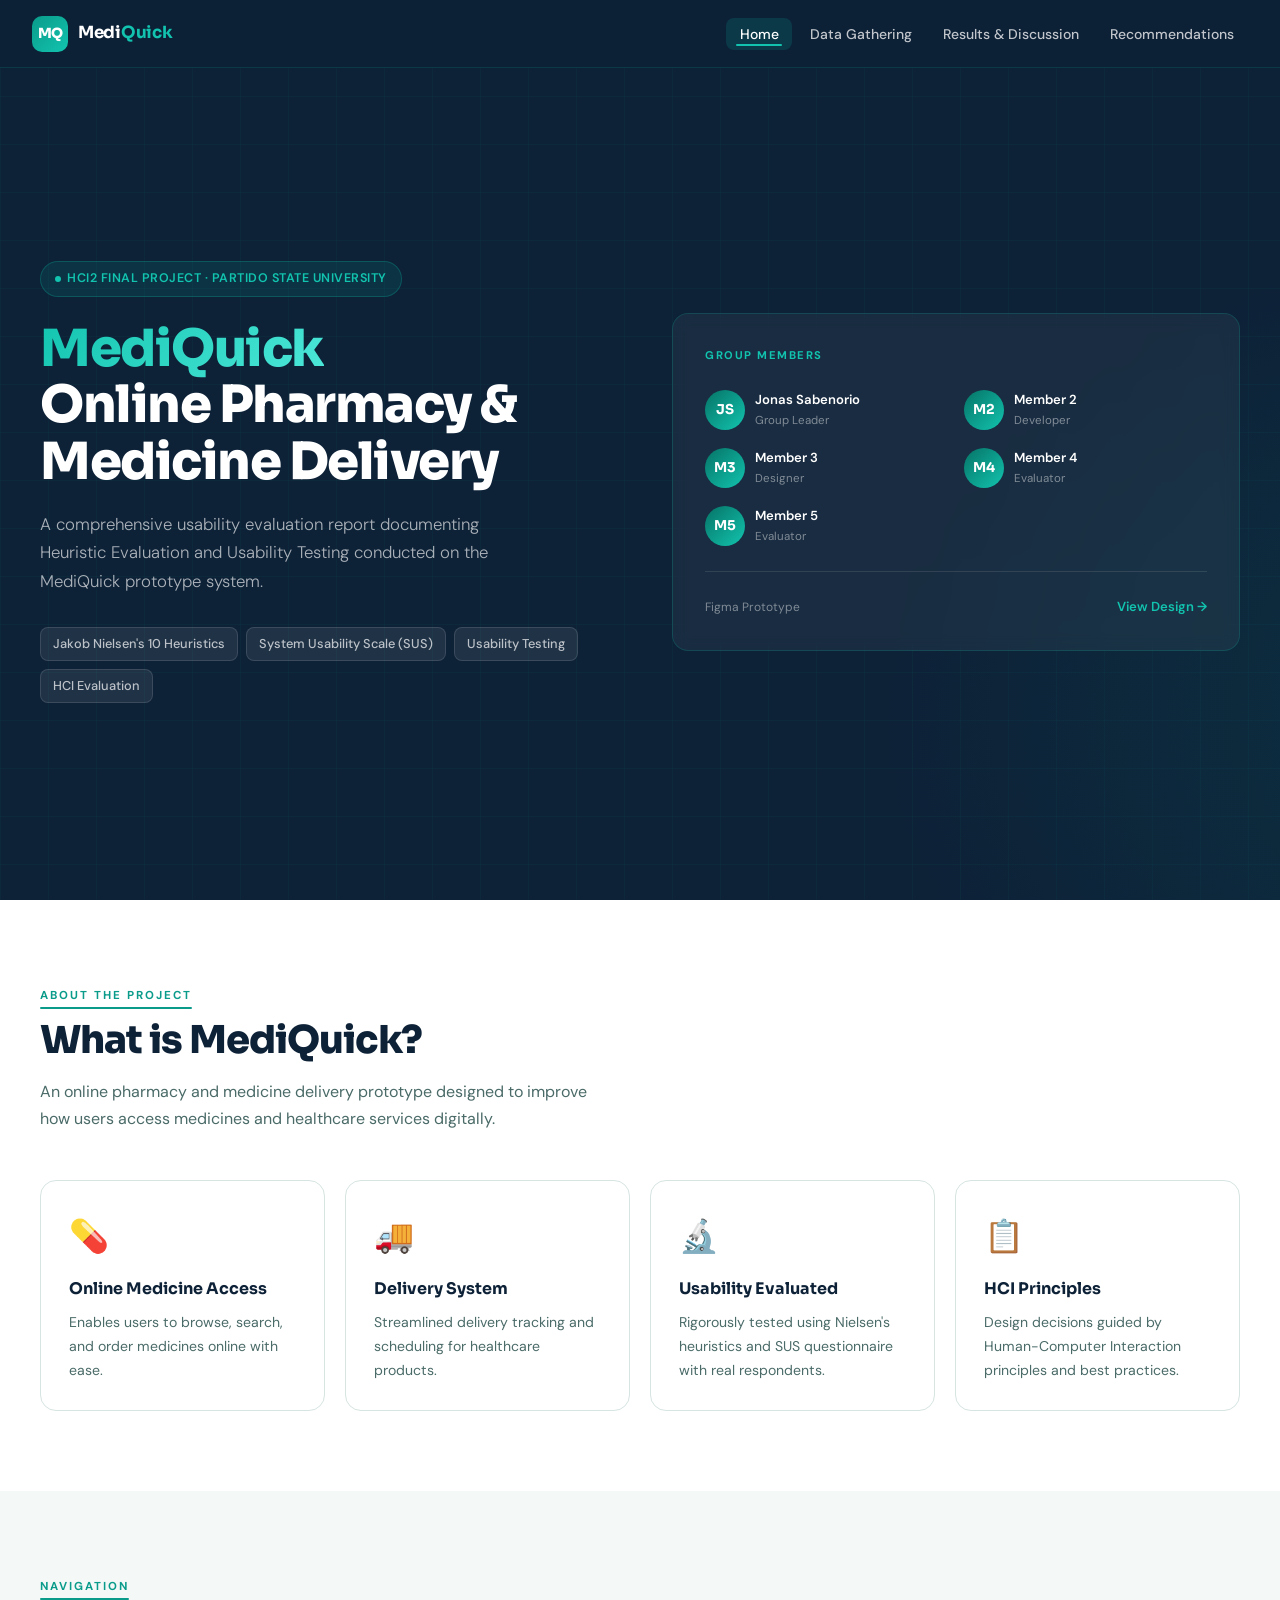
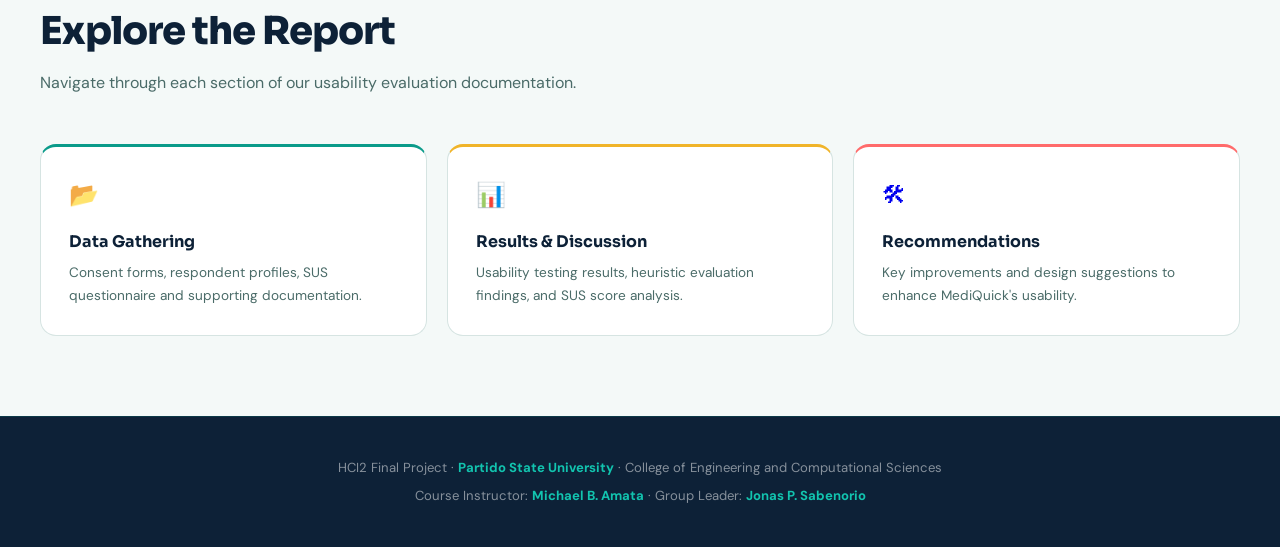
==== index.html @ 3477e6f1 "file draft" ====
<!DOCTYPE html>
<html lang="en">
<head>
  <meta charset="UTF-8" />
  <meta name="viewport" content="width=device-width, initial-scale=1.0" />
  <title>MediQuick — HCI2 Web Report</title>
  <link rel="stylesheet" href="assets/css/style.css" />
  <link rel="stylesheet" href="assets/css/animations.css" />
</head>
<body>

<!-- NAVBAR -->
<nav class="navbar">
  <a class="nav-brand" href="index.html">
    <div class="nav-logo">MQ</div>
    <span class="nav-title">Medi<span>Quick</span></span>
  </a>
  <ul class="nav-links" id="navLinks">
    <li><a href="index.html" class="active">Home</a></li>
    <li><a href="pages/data-gathering.html">Data Gathering</a></li>
    <li><a href="pages/results.html">Results & Discussion</a></li>
    <li><a href="pages/recommendations.html">Recommendations</a></li>
  </ul>
  <button class="hamburger" id="hamburger" aria-label="Toggle menu">
    <span></span><span></span><span></span>
  </button>
</nav>

<!-- HERO -->
<section class="hero">
  <div class="hero-bg"></div>
  <div class="hero-grid"></div>
  <div class="hero-container">
    <div class="hero-content">
      <div class="hero-badge">HCI2 Final Project · Partido State University</div>
      <h1>
        <span class="highlight">MediQuick</span><br>
        Online Pharmacy &<br>Medicine Delivery
      </h1>
      <p class="hero-desc">
        A comprehensive usability evaluation report documenting Heuristic Evaluation and Usability Testing conducted on the MediQuick prototype system.
      </p>
      <div class="hero-tags">
        <span class="hero-tag">Jakob Nielsen's 10 Heuristics</span>
        <span class="hero-tag">System Usability Scale (SUS)</span>
        <span class="hero-tag">Usability Testing</span>
        <span class="hero-tag">HCI Evaluation</span>
      </div>
    </div>

    <div class="hero-card">
      <div class="hero-card-label">Group Members</div>
      <div class="member-grid">
        <div class="member-item">
          <div class="member-avatar">JS</div>
          <div class="member-info">
            <div class="member-name">Jonas Sabenorio</div>
            <div class="member-role">Group Leader</div>
          </div>
        </div>
        <div class="member-item">
          <div class="member-avatar">M2</div>
          <div class="member-info">
            <div class="member-name">Member 2</div>
            <div class="member-role">Developer</div>
          </div>
        </div>
        <div class="member-item">
          <div class="member-avatar">M3</div>
          <div class="member-info">
            <div class="member-name">Member 3</div>
            <div class="member-role">Designer</div>
          </div>
        </div>
        <div class="member-item">
          <div class="member-avatar">M4</div>
          <div class="member-info">
            <div class="member-name">Member 4</div>
            <div class="member-role">Evaluator</div>
          </div>
        </div>
        <div class="member-item">
          <div class="member-avatar">M5</div>
          <div class="member-info">
            <div class="member-name">Member 5</div>
            <div class="member-role">Evaluator</div>
          </div>
        </div>
      </div>
      <div class="hero-prototype">
        <span class="proto-label">Figma Prototype</span>
        <a class="proto-link" href="https://www.figma.com/design/sEEvLfKsCr0axyzD2zNA6z/E-commers-Project-MediQuick" target="_blank">
          View Design →
        </a>
      </div>
    </div>
  </div>
</section>

<!-- ABOUT SECTION -->
<section class="section section-alt">
  <div class="container">
    <div class="section-eyebrow">About the Project</div>
    <h2 class="section-title">What is MediQuick?</h2>
    <p class="section-desc">An online pharmacy and medicine delivery prototype designed to improve how users access medicines and healthcare services digitally.</p>

    <div style="display:grid; grid-template-columns: repeat(auto-fit, minmax(240px,1fr)); gap:1.25rem;">
      <div class="card fade-up">
        <div style="font-size:2rem;margin-bottom:0.75rem;">💊</div>
        <div style="font-family:'Sora',sans-serif;font-weight:700;color:var(--navy);margin-bottom:0.5rem;">Online Medicine Access</div>
        <p style="font-size:0.88rem;color:var(--gray-600);">Enables users to browse, search, and order medicines online with ease.</p>
      </div>
      <div class="card fade-up">
        <div style="font-size:2rem;margin-bottom:0.75rem;">🚚</div>
        <div style="font-family:'Sora',sans-serif;font-weight:700;color:var(--navy);margin-bottom:0.5rem;">Delivery System</div>
        <p style="font-size:0.88rem;color:var(--gray-600);">Streamlined delivery tracking and scheduling for healthcare products.</p>
      </div>
      <div class="card fade-up">
        <div style="font-size:2rem;margin-bottom:0.75rem;">🔬</div>
        <div style="font-family:'Sora',sans-serif;font-weight:700;color:var(--navy);margin-bottom:0.5rem;">Usability Evaluated</div>
        <p style="font-size:0.88rem;color:var(--gray-600);">Rigorously tested using Nielsen's heuristics and SUS questionnaire with real respondents.</p>
      </div>
      <div class="card fade-up">
        <div style="font-size:2rem;margin-bottom:0.75rem;">📋</div>
        <div style="font-family:'Sora',sans-serif;font-weight:700;color:var(--navy);margin-bottom:0.5rem;">HCI Principles</div>
        <p style="font-size:0.88rem;color:var(--gray-600);">Design decisions guided by Human-Computer Interaction principles and best practices.</p>
      </div>
    </div>
  </div>
</section>

<!-- QUICK LINKS -->
<section class="section">
  <div class="container">
    <div class="section-eyebrow">Navigation</div>
    <h2 class="section-title">Explore the Report</h2>
    <p class="section-desc">Navigate through each section of our usability evaluation documentation.</p>
    <div style="display:grid; grid-template-columns: repeat(auto-fit, minmax(260px,1fr)); gap:1.25rem;">
      <a href="pages/data-gathering.html" style="text-decoration:none;" class="fade-up">
        <div class="card" style="cursor:pointer;border-top:3px solid var(--teal);">
          <div style="font-size:1.5rem;margin-bottom:0.75rem;">📂</div>
          <div style="font-family:'Sora',sans-serif;font-weight:700;color:var(--navy);margin-bottom:0.35rem;">Data Gathering</div>
          <p style="font-size:0.85rem;color:var(--gray-600);">Consent forms, respondent profiles, SUS questionnaire and supporting documentation.</p>
        </div>
      </a>
      <a href="pages/results.html" style="text-decoration:none;" class="fade-up">
        <div class="card" style="cursor:pointer;border-top:3px solid var(--accent-gold);">
          <div style="font-size:1.5rem;margin-bottom:0.75rem;">📊</div>
          <div style="font-family:'Sora',sans-serif;font-weight:700;color:var(--navy);margin-bottom:0.35rem;">Results & Discussion</div>
          <p style="font-size:0.85rem;color:var(--gray-600);">Usability testing results, heuristic evaluation findings, and SUS score analysis.</p>
        </div>
      </a>
      <a href="pages/recommendations.html" style="text-decoration:none;" class="fade-up">
        <div class="card" style="cursor:pointer;border-top:3px solid var(--accent);">
          <div style="font-size:1.5rem;margin-bottom:0.75rem;">🛠</div>
          <div style="font-family:'Sora',sans-serif;font-weight:700;color:var(--navy);margin-bottom:0.35rem;">Recommendations</div>
          <p style="font-size:0.85rem;color:var(--gray-600);">Key improvements and design suggestions to enhance MediQuick's usability.</p>
        </div>
      </a>
    </div>
  </div>
</section>

<!-- FOOTER -->
<footer>
  <p>HCI2 Final Project · <strong>Partido State University</strong> · College of Engineering and Computational Sciences</p>
  <p style="margin-top:0.35rem;">Course Instructor: <strong>Michael B. Amata</strong> · Group Leader: <strong>Jonas P. Sabenorio</strong></p>
</footer>

<script src="assets/js/main.js"></script>
<script src="assets/js/animations.js"></script>
</body>
</html>
---- assets/css/style.css ----
@import url('https://fonts.googleapis.com/css2?family=Sora:wght@300;400;500;600;700;800&family=DM+Sans:ital,wght@0,300;0,400;0,500;1,300&display=swap');

:root {
  --teal: #0A9B8A;
  --teal-light: #12C4AF;
  --teal-dark: #067366;
  --navy: #0D2137;
  --navy-mid: #122840;
  --cream: #F4F9F8;
  --white: #FFFFFF;
  --gray-100: #EEF4F3;
  --gray-200: #D6E4E2;
  --gray-400: #8FADA9;
  --gray-600: #4A6B68;
  --gray-800: #243D3B;
  --accent: #FF6B6B;
  --accent-gold: #F0B429;
  --radius: 16px;
  --radius-sm: 8px;
  --shadow: 0 4px 24px rgba(10, 155, 138, 0.12);
  --shadow-lg: 0 12px 48px rgba(10, 155, 138, 0.18);
  --transition: all 0.3s cubic-bezier(0.4, 0, 0.2, 1);
}

*, *::before, *::after { box-sizing: border-box; margin: 0; padding: 0; }

html { scroll-behavior: smooth; }

body {
  font-family: 'DM Sans', sans-serif;
  background: var(--cream);
  color: var(--gray-800);
  line-height: 1.7;
  font-size: 16px;
  overflow-x: hidden;
}

/* ── NAVBAR ── */
.navbar {
  position: fixed;
  top: 0; left: 0; right: 0;
  z-index: 1000;
  background: rgba(13, 33, 55, 0.96);
  backdrop-filter: blur(12px);
  -webkit-backdrop-filter: blur(12px);
  border-bottom: 1px solid rgba(10, 155, 138, 0.2);
  padding: 0 2rem;
  height: 68px;
  display: flex;
  align-items: center;
  justify-content: space-between;
}

.nav-brand {
  display: flex;
  align-items: center;
  gap: 10px;
  text-decoration: none;
}

.nav-logo {
  width: 36px; height: 36px;
  background: linear-gradient(135deg, var(--teal), var(--teal-light));
  border-radius: 10px;
  display: flex;
  align-items: center;
  justify-content: center;
  font-family: 'Sora', sans-serif;
  font-weight: 800;
  font-size: 14px;
  color: white;
  letter-spacing: -0.5px;
}

.nav-title {
  font-family: 'Sora', sans-serif;
  font-weight: 700;
  font-size: 1.05rem;
  color: white;
  letter-spacing: -0.3px;
}

.nav-title span { color: var(--teal-light); }

.nav-links {
  display: flex;
  align-items: center;
  gap: 0.25rem;
  list-style: none;
}

.nav-links a {
  color: rgba(255,255,255,0.75);
  text-decoration: none;
  font-size: 0.875rem;
  font-weight: 500;
  padding: 0.45rem 0.85rem;
  border-radius: var(--radius-sm);
  transition: var(--transition);
  white-space: nowrap;
}

.nav-links a:hover,
.nav-links a.active {
  color: white;
  background: rgba(10, 155, 138, 0.2);
}

.hamburger {
  display: none;
  flex-direction: column;
  gap: 5px;
  cursor: pointer;
  background: none;
  border: none;
  padding: 4px;
}

.hamburger span {
  display: block;
  width: 24px;
  height: 2px;
  background: white;
  border-radius: 2px;
  transition: var(--transition);
}

/* ── HERO ── */
.hero {
  min-height: 100vh;
  background: var(--navy);
  position: relative;
  display: flex;
  align-items: center;
  overflow: hidden;
  padding: 8rem 2rem 4rem;
}

.hero-bg {
  position: absolute;
  inset: 0;
  background:
    radial-gradient(ellipse 60% 50% at 70% 40%, rgba(10,155,138,0.18) 0%, transparent 60%),
    radial-gradient(ellipse 40% 40% at 20% 80%, rgba(18,196,175,0.1) 0%, transparent 50%);
}

.hero-grid {
  position: absolute;
  inset: 0;
  background-image:
    linear-gradient(rgba(10,155,138,0.06) 1px, transparent 1px),
    linear-gradient(90deg, rgba(10,155,138,0.06) 1px, transparent 1px);
  background-size: 48px 48px;
}

.hero-container {
  position: relative;
  max-width: 1200px;
  margin: 0 auto;
  width: 100%;
  display: grid;
  grid-template-columns: 1fr 1fr;
  gap: 4rem;
  align-items: center;
}

.hero-badge {
  display: inline-flex;
  align-items: center;
  gap: 6px;
  background: rgba(10,155,138,0.15);
  border: 1px solid rgba(10,155,138,0.35);
  border-radius: 999px;
  padding: 6px 14px;
  font-size: 0.78rem;
  font-weight: 600;
  color: var(--teal-light);
  letter-spacing: 0.5px;
  text-transform: uppercase;
  margin-bottom: 1.5rem;
}

.hero-badge::before {
  content: '';
  width: 6px; height: 6px;
  background: var(--teal-light);
  border-radius: 50%;
  animation: blink 2s ease-in-out infinite;
}

@keyframes blink {
  0%, 100% { opacity: 1; }
  50% { opacity: 0.3; }
}

.hero h1 {
  font-family: 'Sora', sans-serif;
  font-size: clamp(2.2rem, 4vw, 3.4rem);
  font-weight: 800;
  color: white;
  line-height: 1.1;
  letter-spacing: -1.5px;
  margin-bottom: 1.25rem;
}

.hero h1 .highlight {
  background: linear-gradient(135deg, var(--teal-light), #4DE8D9);
  -webkit-background-clip: text;
  -webkit-text-fill-color: transparent;
  background-clip: text;
}

.hero-desc {
  color: rgba(255,255,255,0.65);
  font-size: 1.05rem;
  max-width: 480px;
  margin-bottom: 2rem;
  font-weight: 300;
}

.hero-tags {
  display: flex;
  flex-wrap: wrap;
  gap: 0.5rem;
}

.hero-tag {
  background: rgba(255,255,255,0.08);
  border: 1px solid rgba(255,255,255,0.12);
  border-radius: var(--radius-sm);
  padding: 5px 12px;
  font-size: 0.8rem;
  color: rgba(255,255,255,0.7);
  font-weight: 500;
}

.hero-card {
  background: rgba(255,255,255,0.05);
  border: 1px solid rgba(10,155,138,0.25);
  border-radius: var(--radius);
  padding: 2rem;
  backdrop-filter: blur(8px);
}

.hero-card-label {
  font-size: 0.7rem;
  text-transform: uppercase;
  letter-spacing: 1.5px;
  color: var(--teal-light);
  font-weight: 700;
  margin-bottom: 1.5rem;
}

.member-grid {
  display: grid;
  grid-template-columns: 1fr 1fr;
  gap: 1rem;
}

.member-item {
  display: flex;
  align-items: center;
  gap: 10px;
}

.member-avatar {
  width: 40px; height: 40px;
  border-radius: 50%;
  background: linear-gradient(135deg, var(--teal-dark), var(--teal-light));
  display: flex;
  align-items: center;
  justify-content: center;
  font-family: 'Sora', sans-serif;
  font-weight: 700;
  font-size: 0.85rem;
  color: white;
  flex-shrink: 0;
}

.member-info { flex: 1; min-width: 0; }

.member-name {
  font-size: 0.82rem;
  font-weight: 600;
  color: white;
  white-space: nowrap;
  overflow: hidden;
  text-overflow: ellipsis;
}

.member-role {
  font-size: 0.72rem;
  color: rgba(255,255,255,0.45);
}

.hero-prototype {
  margin-top: 1.5rem;
  padding-top: 1.5rem;
  border-top: 1px solid rgba(255,255,255,0.1);
  display: flex;
  align-items: center;
  justify-content: space-between;
}

.proto-label {
  font-size: 0.75rem;
  color: rgba(255,255,255,0.45);
}

.proto-link {
  display: flex;
  align-items: center;
  gap: 5px;
  color: var(--teal-light);
  font-size: 0.82rem;
  font-weight: 600;
  text-decoration: none;
  transition: var(--transition);
}

.proto-link:hover { opacity: 0.8; }

/* ── SECTIONS ── */
.section {
  padding: 5rem 2rem;
}

.section-alt {
  background: white;
}

.container {
  max-width: 1200px;
  margin: 0 auto;
}

.section-eyebrow {
  font-size: 0.72rem;
  text-transform: uppercase;
  letter-spacing: 2px;
  font-weight: 700;
  color: var(--teal);
  margin-bottom: 0.75rem;
}

.section-title {
  font-family: 'Sora', sans-serif;
  font-size: clamp(1.8rem, 3vw, 2.6rem);
  font-weight: 800;
  color: var(--navy);
  letter-spacing: -1px;
  line-height: 1.15;
  margin-bottom: 1rem;
}

.section-desc {
  color: var(--gray-600);
  max-width: 560px;
  margin-bottom: 3rem;
  font-size: 1rem;
}

/* ── CARDS ── */
.card {
  background: white;
  border: 1px solid var(--gray-200);
  border-radius: var(--radius);
  padding: 1.75rem;
  transition: var(--transition);
}

.card:hover {
  box-shadow: var(--shadow);
  border-color: rgba(10,155,138,0.2);
  transform: translateY(-2px);
}

.card-dark {
  background: var(--navy);
  border-color: rgba(10,155,138,0.2);
  color: white;
}

/* ── DATA GATHERING PAGE ── */
.tab-nav {
  display: flex;
  gap: 0.5rem;
  margin-bottom: 2.5rem;
  border-bottom: 2px solid var(--gray-200);
  overflow-x: auto;
  padding-bottom: 0;
}

.tab-btn {
  padding: 0.75rem 1.25rem;
  border: none;
  background: none;
  font-family: 'DM Sans', sans-serif;
  font-size: 0.9rem;
  font-weight: 600;
  color: var(--gray-400);
  cursor: pointer;
  border-bottom: 2px solid transparent;
  margin-bottom: -2px;
  transition: var(--transition);
  white-space: nowrap;
}

.tab-btn.active {
  color: var(--teal);
  border-bottom-color: var(--teal);
}

.tab-panel { display: none; }
.tab-panel.active { display: block; }

/* consent form styles */
.consent-box {
  background: var(--navy);
  border-radius: var(--radius);
  padding: 2.5rem;
  color: white;
  position: relative;
  overflow: hidden;
}

.consent-box::before {
  content: '';
  position: absolute;
  top: 0; right: 0;
  width: 200px; height: 200px;
  background: radial-gradient(circle, rgba(10,155,138,0.2), transparent 70%);
}

.consent-header {
  display: flex;
  align-items: flex-start;
  gap: 1rem;
  margin-bottom: 2rem;
}

.consent-icon {
  width: 48px; height: 48px;
  background: rgba(10,155,138,0.2);
  border: 1px solid rgba(10,155,138,0.4);
  border-radius: var(--radius-sm);
  display: flex;
  align-items: center;
  justify-content: center;
  font-size: 1.5rem;
  flex-shrink: 0;
}

.consent-title {
  font-family: 'Sora', sans-serif;
  font-size: 1.3rem;
  font-weight: 700;
  margin-bottom: 0.25rem;
}

.consent-subtitle {
  font-size: 0.85rem;
  color: rgba(255,255,255,0.5);
}

.consent-section {
  margin-bottom: 1.25rem;
}

.consent-section-title {
  font-weight: 700;
  font-size: 0.8rem;
  text-transform: uppercase;
  letter-spacing: 1px;
  color: var(--teal-light);
  margin-bottom: 0.5rem;
}

.consent-section p {
  font-size: 0.9rem;
  color: rgba(255,255,255,0.75);
  line-height: 1.7;
}

.consent-fields {
  display: grid;
  grid-template-columns: 1fr 1fr;
  gap: 1rem;
  margin-top: 1.5rem;
  padding-top: 1.5rem;
  border-top: 1px solid rgba(255,255,255,0.1);
}

.consent-field label {
  display: block;
  font-size: 0.78rem;
  font-weight: 600;
  color: rgba(255,255,255,0.5);
  margin-bottom: 0.4rem;
  text-transform: uppercase;
  letter-spacing: 0.5px;
}

.consent-field .field-line {
  height: 1px;
  background: rgba(255,255,255,0.25);
  width: 100%;
}

/* SUS questionnaire */
.sus-table {
  width: 100%;
  border-collapse: collapse;
  margin-top: 1.5rem;
  font-size: 0.9rem;
}

.sus-table thead tr {
  background: var(--navy);
  color: white;
}

.sus-table th {
  padding: 0.9rem 1rem;
  font-family: 'Sora', sans-serif;
  font-size: 0.78rem;
  font-weight: 700;
  text-align: center;
}

.sus-table th:first-child { text-align: left; }

.sus-table td {
  padding: 0.9rem 1rem;
  border-bottom: 1px solid var(--gray-100);
  vertical-align: middle;
  text-align: center;
}

.sus-table td:first-child {
  text-align: left;
  color: var(--gray-800);
  font-weight: 500;
  width: 50%;
}

.sus-table tr:hover td { background: var(--gray-100); }

.radio-circle {
  width: 18px; height: 18px;
  border: 2px solid var(--gray-200);
  border-radius: 50%;
  margin: 0 auto;
}

/* respondent profile */
.profile-grid {
  display: grid;
  grid-template-columns: repeat(auto-fit, minmax(180px, 1fr));
  gap: 1.25rem;
}

.profile-stat {
  background: var(--gray-100);
  border-radius: var(--radius-sm);
  padding: 1.5rem;
  text-align: center;
}

.profile-stat-num {
  font-family: 'Sora', sans-serif;
  font-size: 2.2rem;
  font-weight: 800;
  color: var(--teal);
  line-height: 1;
  margin-bottom: 0.4rem;
}

.profile-stat-label {
  font-size: 0.82rem;
  color: var(--gray-600);
  font-weight: 500;
}

/* ── RESULTS / HEURISTICS ── */
.heuristic-grid {
  display: grid;
  grid-template-columns: repeat(auto-fit, minmax(300px, 1fr));
  gap: 1.25rem;
}

.heuristic-card {
  background: white;
  border: 1px solid var(--gray-200);
  border-radius: var(--radius);
  padding: 1.5rem;
  position: relative;
  overflow: hidden;
  transition: var(--transition);
}

.heuristic-card:hover {
  border-color: var(--teal);
  box-shadow: var(--shadow);
  transform: translateY(-2px);
}

.heuristic-num {
  font-family: 'Sora', sans-serif;
  font-size: 3rem;
  font-weight: 800;
  color: rgba(10,155,138,0.1);
  position: absolute;
  top: 0.5rem; right: 1rem;
  line-height: 1;
}

.severity-badge {
  display: inline-block;
  padding: 3px 10px;
  border-radius: 999px;
  font-size: 0.72rem;
  font-weight: 700;
  text-transform: uppercase;
  letter-spacing: 0.5px;
  margin-bottom: 0.75rem;
}

.severity-high { background: #FFE8E8; color: #C0392B; }
.severity-medium { background: #FFF3CD; color: #B7791F; }
.severity-low { background: #E8F8F5; color: var(--teal-dark); }

.heuristic-title {
  font-family: 'Sora', sans-serif;
  font-size: 0.95rem;
  font-weight: 700;
  color: var(--navy);
  margin-bottom: 0.5rem;
}

.heuristic-desc {
  font-size: 0.85rem;
  color: var(--gray-600);
  margin-bottom: 1rem;
  line-height: 1.6;
}

.heuristic-rec {
  background: var(--gray-100);
  border-left: 3px solid var(--teal);
  padding: 0.75rem 1rem;
  border-radius: 0 var(--radius-sm) var(--radius-sm) 0;
  font-size: 0.82rem;
  color: var(--gray-800);
}

.heuristic-rec strong {
  display: block;
  font-size: 0.72rem;
  text-transform: uppercase;
  letter-spacing: 0.5px;
  color: var(--teal);
  margin-bottom: 0.25rem;
}

/* SUS score display */
.score-display {
  background: var(--navy);
  border-radius: var(--radius);
  padding: 2.5rem;
  display: flex;
  align-items: center;
  gap: 3rem;
  flex-wrap: wrap;
  margin-bottom: 2rem;
}

.score-circle {
  width: 140px; height: 140px;
  border-radius: 50%;
  background: conic-gradient(var(--teal-light) 0% 77.5%, rgba(255,255,255,0.1) 77.5% 100%);
  display: flex;
  align-items: center;
  justify-content: center;
  position: relative;
  flex-shrink: 0;
}

.score-circle::after {
  content: '';
  width: 110px; height: 110px;
  background: var(--navy);
  border-radius: 50%;
  position: absolute;
}

.score-value {
  position: relative;
  z-index: 1;
  text-align: center;
}

.score-num {
  font-family: 'Sora', sans-serif;
  font-size: 2rem;
  font-weight: 800;
  color: white;
  line-height: 1;
}

.score-unit {
  font-size: 0.7rem;
  color: rgba(255,255,255,0.5);
}

.score-info { flex: 1; }

.score-grade {
  font-family: 'Sora', sans-serif;
  font-size: 1.6rem;
  font-weight: 800;
  color: var(--teal-light);
  margin-bottom: 0.5rem;
}

.score-detail {
  color: rgba(255,255,255,0.6);
  font-size: 0.9rem;
  margin-bottom: 1rem;
}

.score-breakdown {
  display: flex;
  gap: 1.5rem;
  flex-wrap: wrap;
}

.score-item { text-align: center; }

.score-item-val {
  font-family: 'Sora', sans-serif;
  font-size: 1.3rem;
  font-weight: 700;
  color: white;
}

.score-item-label {
  font-size: 0.72rem;
  color: rgba(255,255,255,0.45);
}

/* recommendation cards */
.rec-grid {
  display: grid;
  grid-template-columns: repeat(auto-fit, minmax(260px, 1fr));
  gap: 1.25rem;
}

.rec-card {
  background: white;
  border: 1px solid var(--gray-200);
  border-radius: var(--radius);
  padding: 1.5rem;
  border-top: 3px solid var(--teal);
  transition: var(--transition);
}

.rec-card:hover {
  box-shadow: var(--shadow);
  transform: translateY(-2px);
}

.rec-icon {
  font-size: 1.75rem;
  margin-bottom: 0.75rem;
}

.rec-title {
  font-family: 'Sora', sans-serif;
  font-size: 0.95rem;
  font-weight: 700;
  color: var(--navy);
  margin-bottom: 0.5rem;
}

.rec-desc {
  font-size: 0.85rem;
  color: var(--gray-600);
  line-height: 1.6;
}

/* ── FOOTER ── */
footer {
  background: var(--navy);
  color: rgba(255,255,255,0.5);
  text-align: center;
  padding: 2.5rem 2rem;
  font-size: 0.82rem;
  border-top: 1px solid rgba(10,155,138,0.2);
}

footer strong { color: var(--teal-light); }

/* ── DIVIDER ── */
.divider {
  height: 1px;
  background: linear-gradient(90deg, transparent, var(--gray-200), transparent);
  margin: 3rem 0;
}

/* ── ANIMATIONS ── */
.fade-up {
  opacity: 0;
  transform: translateY(24px);
  transition: opacity 0.6s ease, transform 0.6s ease;
}

.fade-up.visible {
  opacity: 1;
  transform: translateY(0);
}

/* ── RESPONSIVE ── */
@media (max-width: 768px) {
  .nav-links { display: none; }
  .nav-links.open {
    display: flex;
    flex-direction: column;
    position: absolute;
    top: 68px; left: 0; right: 0;
    background: var(--navy-mid);
    padding: 1rem;
    border-bottom: 1px solid rgba(10,155,138,0.2);
  }
  .hamburger { display: flex; }
  .hero-container { grid-template-columns: 1fr; gap: 2rem; }
  .hero-card { display: none; }
  .member-grid { grid-template-columns: 1fr; }
  .consent-fields { grid-template-columns: 1fr; }
  .score-display { flex-direction: column; gap: 1.5rem; }
}
---- assets/css/animations.css ----
/* ============================================================
   MEDIQUICK — animations.css
   Add <link rel="stylesheet" href="assets/css/animations.css">
   (or ../assets/css/animations.css from /pages/) AFTER style.css
   ============================================================ */

/* ── 1. KEYFRAME LIBRARY ────────────────────────────────────── */

@keyframes fadeUp {
  from { opacity: 0; transform: translateY(32px); }
  to   { opacity: 1; transform: translateY(0); }
}

@keyframes fadeDown {
  from { opacity: 0; transform: translateY(-24px); }
  to   { opacity: 1; transform: translateY(0); }
}

@keyframes fadeIn {
  from { opacity: 0; }
  to   { opacity: 1; }
}

@keyframes scaleIn {
  from { opacity: 0; transform: scale(0.88); }
  to   { opacity: 1; transform: scale(1); }
}

@keyframes slideInLeft {
  from { opacity: 0; transform: translateX(-40px); }
  to   { opacity: 1; transform: translateX(0); }
}

@keyframes slideInRight {
  from { opacity: 0; transform: translateX(40px); }
  to   { opacity: 1; transform: translateX(0); }
}

@keyframes floatY {
  0%, 100% { transform: translateY(0); }
  50%       { transform: translateY(-10px); }
}

@keyframes pulseGlow {
  0%, 100% { box-shadow: 0 0 0 0 rgba(10,155,138,0); }
  50%       { box-shadow: 0 0 0 10px rgba(10,155,138,0.15); }
}

@keyframes spinSlow {
  from { transform: rotate(0deg); }
  to   { transform: rotate(360deg); }
}

@keyframes blink {
  0%, 100% { opacity: 1; }
  50%       { opacity: 0.25; }
}

@keyframes shimmer {
  0%   { background-position: -400px 0; }
  100% { background-position: 400px 0; }
}

@keyframes borderPulse {
  0%, 100% { border-color: rgba(10,155,138,0.2); }
  50%       { border-color: rgba(10,155,138,0.6); }
}

@keyframes countUp {
  from { opacity: 0; transform: translateY(12px); }
  to   { opacity: 1; transform: translateY(0); }
}

@keyframes dashDraw {
  from { stroke-dashoffset: 1000; }
  to   { stroke-dashoffset: 0; }
}

@keyframes navSlideDown {
  from { opacity: 0; transform: translateY(-100%); }
  to   { opacity: 1; transform: translateY(0); }
}

@keyframes ripple {
  0%   { transform: scale(0); opacity: 0.5; }
  100% { transform: scale(3); opacity: 0; }
}

@keyframes progressFill {
  from { width: 0%; }
  to   { width: var(--target-width, 100%); }
}

@keyframes tabIndicatorSlide {
  from { opacity: 0; transform: scaleX(0); }
  to   { opacity: 1; transform: scaleX(1); }
}

@keyframes heroTextReveal {
  from { opacity: 0; transform: translateY(20px) skewY(1deg); }
  to   { opacity: 1; transform: translateY(0) skewY(0deg); }
}

@keyframes cardFlip {
  0%   { transform: perspective(600px) rotateY(15deg) scale(0.96); opacity: 0; }
  100% { transform: perspective(600px) rotateY(0deg) scale(1);    opacity: 1; }
}

@keyframes timelineDotPop {
  0%   { transform: scale(0); opacity: 0; }
  70%  { transform: scale(1.3); opacity: 1; }
  100% { transform: scale(1); }
}

@keyframes gradientShift {
  0%, 100% { background-position: 0% 50%; }
  50%       { background-position: 100% 50%; }
}


/* ── 2. SCROLL-TRIGGERED ENTRANCE CLASSES ───────────────────── */
/* Applied by JS when element enters viewport */

.anim-fade-up {
  opacity: 0;
  transform: translateY(32px);
  transition: opacity 0.65s cubic-bezier(0.22,1,0.36,1),
              transform 0.65s cubic-bezier(0.22,1,0.36,1);
}
.anim-fade-up.is-visible {
  opacity: 1;
  transform: translateY(0);
}

.anim-fade-down {
  opacity: 0;
  transform: translateY(-24px);
  transition: opacity 0.6s ease, transform 0.6s ease;
}
.anim-fade-down.is-visible { opacity: 1; transform: translateY(0); }

.anim-fade-in {
  opacity: 0;
  transition: opacity 0.7s ease;
}
.anim-fade-in.is-visible { opacity: 1; }

.anim-scale-in {
  opacity: 0;
  transform: scale(0.9);
  transition: opacity 0.5s ease, transform 0.5s cubic-bezier(0.34,1.56,0.64,1);
}
.anim-scale-in.is-visible { opacity: 1; transform: scale(1); }

.anim-slide-left {
  opacity: 0;
  transform: translateX(-40px);
  transition: opacity 0.6s ease, transform 0.6s cubic-bezier(0.22,1,0.36,1);
}
.anim-slide-left.is-visible { opacity: 1; transform: translateX(0); }

.anim-slide-right {
  opacity: 0;
  transform: translateX(40px);
  transition: opacity 0.6s ease, transform 0.6s cubic-bezier(0.22,1,0.36,1);
}
.anim-slide-right.is-visible { opacity: 1; transform: translateX(0); }

.anim-flip-in {
  opacity: 0;
  transform: perspective(600px) rotateY(15deg) scale(0.96);
  transition: opacity 0.6s ease, transform 0.6s cubic-bezier(0.22,1,0.36,1);
}
.anim-flip-in.is-visible { opacity: 1; transform: perspective(600px) rotateY(0deg) scale(1); }

/* Stagger delay helpers — add alongside any anim- class */
.delay-100 { transition-delay: 0.1s !important; }
.delay-200 { transition-delay: 0.2s !important; }
.delay-300 { transition-delay: 0.3s !important; }
.delay-400 { transition-delay: 0.4s !important; }
.delay-500 { transition-delay: 0.5s !important; }
.delay-600 { transition-delay: 0.6s !important; }
.delay-700 { transition-delay: 0.7s !important; }
.delay-800 { transition-delay: 0.8s !important; }


/* ── 3. NAVBAR ANIMATION ────────────────────────────────────── */

.navbar {
  animation: navSlideDown 0.5s cubic-bezier(0.22,1,0.36,1) both;
}

.nav-brand {
  animation: fadeIn 0.6s 0.3s ease both;
}

.nav-links li {
  animation: fadeDown 0.4s ease both;
}
.nav-links li:nth-child(1) { animation-delay: 0.35s; }
.nav-links li:nth-child(2) { animation-delay: 0.42s; }
.nav-links li:nth-child(3) { animation-delay: 0.49s; }
.nav-links li:nth-child(4) { animation-delay: 0.56s; }

/* nav link hover underline sweep */
.nav-links a {
  position: relative;
  overflow: hidden;
}
.nav-links a::after {
  content: '';
  position: absolute;
  bottom: 4px; left: 50%; right: 50%;
  height: 2px;
  background: var(--teal-light);
  border-radius: 2px;
  transition: left 0.25s ease, right 0.25s ease;
}
.nav-links a:hover::after,
.nav-links a.active::after {
  left: 10px;
  right: 10px;
}


/* ── 4. HERO SECTION ────────────────────────────────────────── */

.hero-badge {
  animation: fadeIn 0.6s 0.4s ease both;
}

.hero h1 {
  animation: heroTextReveal 0.8s 0.55s cubic-bezier(0.22,1,0.36,1) both;
}

.hero-desc {
  animation: fadeUp 0.7s 0.75s ease both;
}

.hero-tags {
  animation: fadeUp 0.7s 0.9s ease both;
}

.hero-card {
  animation: slideInRight 0.8s 0.6s cubic-bezier(0.22,1,0.36,1) both;
}

/* floating effect on hero card */
.hero-card {
  animation: slideInRight 0.8s 0.6s cubic-bezier(0.22,1,0.36,1) both,
             floatY 5s 1.5s ease-in-out infinite;
}

/* member avatar pulse on hover */
.member-avatar {
  transition: transform 0.3s cubic-bezier(0.34,1.56,0.64,1),
              box-shadow 0.3s ease;
}
.member-avatar:hover {
  transform: scale(1.15);
  box-shadow: 0 0 0 6px rgba(10,155,138,0.2);
}

/* hero background grid parallax hint */
.hero-grid {
  animation: fadeIn 1.2s 0.2s ease both;
}

/* blink dot already defined in keyframes, used in .hero-badge::before via style.css */


/* ── 5. CARDS ───────────────────────────────────────────────── */

/* Generic card hover lift & glow */
.card {
  transition: transform 0.3s cubic-bezier(0.22,1,0.36,1),
              box-shadow 0.3s ease,
              border-color 0.3s ease;
}
.card:hover {
  transform: translateY(-5px);
  box-shadow: 0 12px 36px rgba(10,155,138,0.16);
}

/* Heuristic cards — flip entrance */
.heuristic-card {
  transition: transform 0.35s cubic-bezier(0.22,1,0.36,1),
              box-shadow 0.35s ease,
              border-color 0.35s ease;
}
.heuristic-card:hover {
  transform: translateY(-6px) scale(1.01);
  box-shadow: 0 16px 40px rgba(10,155,138,0.18);
  border-color: var(--teal);
}

/* heuristic number morphs on hover */
.heuristic-card:hover .heuristic-num {
  color: rgba(10,155,138,0.22);
  transition: color 0.3s ease;
}

/* rec cards */
.rec-card {
  transition: transform 0.3s cubic-bezier(0.22,1,0.36,1),
              box-shadow 0.3s ease;
}
.rec-card:hover {
  transform: translateY(-5px);
  box-shadow: 0 12px 32px rgba(10,155,138,0.14);
}

/* design cards */
.design-card {
  transition: transform 0.3s cubic-bezier(0.22,1,0.36,1),
              box-shadow 0.3s ease;
}
.design-card:hover {
  transform: translateY(-5px) scale(1.01);
  box-shadow: 0 14px 38px rgba(10,155,138,0.16);
}

/* issue items */
.issue-item {
  transition: transform 0.3s ease, box-shadow 0.3s ease, border-color 0.3s ease;
}
.issue-item:hover {
  transform: translateX(5px);
  border-color: rgba(10,155,138,0.3);
  box-shadow: 0 4px 20px rgba(10,155,138,0.1);
}

/* doc cards */
.doc-card {
  transition: transform 0.3s ease, box-shadow 0.3s ease, border-color 0.3s ease;
}
.doc-card:hover {
  transform: translateX(4px);
  border-color: rgba(10,155,138,0.3);
  box-shadow: var(--shadow);
}

/* timeline cards */
.timeline-card {
  transition: transform 0.3s ease, box-shadow 0.3s ease, border-color 0.3s ease;
}
.timeline-card:hover {
  transform: translateX(6px);
  border-color: rgba(10,155,138,0.25);
  box-shadow: 0 6px 24px rgba(10,155,138,0.1);
}


/* ── 6. BUTTONS & INTERACTIVE ELEMENTS ──────────────────────── */

/* ripple effect base — JS adds .ripple-container class */
.ripple-container {
  position: relative;
  overflow: hidden;
}
.ripple-wave {
  position: absolute;
  border-radius: 50%;
  background: rgba(255,255,255,0.3);
  transform: scale(0);
  animation: ripple 0.6s linear;
  pointer-events: none;
}

/* proto link arrow bounce */
.proto-link svg,
.proto-link::after {
  transition: transform 0.25s ease;
}
.proto-link:hover {
  letter-spacing: 0.5px;
  transition: letter-spacing 0.2s ease, opacity 0.2s ease;
}

/* nav brand logo spin-on-hover */
.nav-logo {
  transition: transform 0.5s cubic-bezier(0.34,1.56,0.64,1);
}
.nav-logo:hover {
  transform: rotate(15deg) scale(1.1);
}

/* tab buttons */
.tab-btn {
  transition: color 0.25s ease, background 0.25s ease;
  position: relative;
}
.tab-btn::after {
  content: '';
  position: absolute;
  bottom: -2px; left: 0; right: 100%;
  height: 2px;
  background: var(--teal);
  transition: right 0.3s cubic-bezier(0.22,1,0.36,1);
  border-radius: 2px;
}
.tab-btn.active::after { right: 0; }
.tab-btn:hover { color: var(--teal); }


/* ── 7. SUS BAR CHART ANIMATION ─────────────────────────────── */

.sus-bar-fill {
  width: 0%;
  transition: width 1.2s cubic-bezier(0.22,1,0.36,1);
}

/* JS triggers .animated class when bar enters viewport */
.sus-bar-fill.animated {
  width: var(--target-width, 0%);
}

/* bar track shimmer while loading */
.sus-bar-track {
  position: relative;
  overflow: hidden;
}
.sus-bar-track::after {
  content: '';
  position: absolute;
  inset: 0;
  background: linear-gradient(90deg, transparent 0%, rgba(255,255,255,0.4) 50%, transparent 100%);
  background-size: 400px 100%;
  animation: shimmer 2s infinite;
  pointer-events: none;
  opacity: 0;
  transition: opacity 0.3s ease;
}
/* hide shimmer once bar is animated */
.sus-bar-fill.animated ~ .sus-bar-track::after { opacity: 0; }


/* ── 8. SCORE CIRCLE ANIMATION ──────────────────────────────── */

.score-circle {
  animation: scaleIn 0.7s 0.2s cubic-bezier(0.34,1.56,0.64,1) both;
}

.score-num {
  animation: countUp 0.5s 0.6s ease both;
}

/* rotating border glow on score circle */
.score-circle::before {
  content: '';
  position: absolute;
  inset: -3px;
  border-radius: 50%;
  background: conic-gradient(var(--teal-light) 0% 77.5%, transparent 77.5%);
  animation: spinSlow 8s linear infinite;
  opacity: 0.25;
}


/* ── 9. CONSENT BOX ─────────────────────────────────────────── */

.consent-box {
  animation: scaleIn 0.6s cubic-bezier(0.22,1,0.36,1) both;
}

/* pulsing border on consent box */
.consent-box {
  animation: scaleIn 0.6s cubic-bezier(0.22,1,0.36,1) both,
             borderPulse 4s 1s ease-in-out infinite;
}

.consent-section {
  opacity: 0;
  transform: translateX(-12px);
  transition: opacity 0.5s ease, transform 0.5s ease;
}
.consent-section.is-visible {
  opacity: 1;
  transform: translateX(0);
}


/* ── 10. TIMELINE DOTS ──────────────────────────────────────── */

.timeline-dot {
  transition: background 0.3s ease, transform 0.3s cubic-bezier(0.34,1.56,0.64,1),
              border-color 0.3s ease;
}
.timeline-item:hover .timeline-dot {
  background: var(--teal) !important;
  transform: scale(1.4);
  border-color: var(--teal-light);
}

/* stagger dots appearing */
.timeline-item {
  opacity: 0;
  transform: translateX(-20px);
  transition: opacity 0.5s ease, transform 0.5s cubic-bezier(0.22,1,0.36,1);
}
.timeline-item.is-visible { opacity: 1; transform: translateX(0); }


/* ── 11. SEVERITY BADGES ────────────────────────────────────── */

.severity-badge {
  transition: transform 0.2s ease, box-shadow 0.2s ease;
}
.severity-badge:hover {
  transform: scale(1.08);
  box-shadow: 0 2px 10px rgba(0,0,0,0.1);
}


/* ── 12. PROFILE STATS ──────────────────────────────────────── */

.profile-stat {
  transition: transform 0.3s cubic-bezier(0.34,1.56,0.64,1), box-shadow 0.3s ease;
}
.profile-stat:hover {
  transform: translateY(-4px) scale(1.03);
  box-shadow: var(--shadow);
}

.profile-stat-num {
  display: inline-block;
  animation: countUp 0.6s ease both;
}


/* ── 13. PHOTO PLACEHOLDERS ─────────────────────────────────── */

.photo-placeholder {
  transition: background 0.3s ease, border-color 0.3s ease, transform 0.3s ease;
}
.photo-placeholder:hover {
  background: var(--gray-200);
  border-color: var(--teal);
  transform: scale(1.03);
}
.photo-placeholder span {
  display: inline-block;
  transition: transform 0.3s cubic-bezier(0.34,1.56,0.64,1);
}
.photo-placeholder:hover span {
  transform: scale(1.3) rotate(8deg);
}


/* ── 14. HERO BACKGROUND GRID PULSE ─────────────────────────── */

.hero-bg {
  animation: gradientShift 8s ease infinite;
  background-size: 200% 200%;
}


/* ── 15. PAGE HERO (inner pages) ────────────────────────────── */

.page-hero h1 {
  animation: heroTextReveal 0.75s 0.4s cubic-bezier(0.22,1,0.36,1) both;
}
.page-hero p {
  animation: fadeUp 0.6s 0.6s ease both;
}
.breadcrumb {
  animation: fadeIn 0.5s 0.25s ease both;
}


/* ── 16. FOOTER ENTRANCE ────────────────────────────────────── */

footer {
  opacity: 0;
  animation: fadeIn 0.6s ease forwards;
  animation-play-state: paused;
}
footer.is-visible { animation-play-state: running; }


/* ── 17. SUS TABLE ROWS ─────────────────────────────────────── */

.sus-table tbody tr {
  transition: background 0.2s ease, transform 0.2s ease;
}
.sus-table tbody tr:hover {
  background: var(--gray-100);
  transform: scale(1.005);
}
.sus-table tbody tr td:first-child {
  transition: color 0.2s ease;
}
.sus-table tbody tr:hover td:first-child {
  color: var(--teal-dark);
}

/* radio circles pulse on row hover */
.radio-circle {
  transition: border-color 0.2s ease, background 0.2s ease, transform 0.2s ease;
}
.sus-table tbody tr:hover .radio-circle {
  border-color: var(--teal);
  transform: scale(1.15);
}


/* ── 18. SUMMARY TABLE ROWS ─────────────────────────────────── */

.summary-table tbody tr {
  transition: background 0.2s ease;
}
.summary-table tbody tr:hover td {
  background: rgba(10,155,138,0.04);
}
.priority-dot {
  transition: transform 0.2s ease;
}
.summary-table tbody tr:hover .priority-dot {
  transform: scale(1.5);
}


/* ── 19. SECTION EYEBROW ANIMATION ──────────────────────────── */

.section-eyebrow {
  position: relative;
  display: inline-block;
}
.section-eyebrow::after {
  content: '';
  position: absolute;
  left: 0; bottom: -3px;
  width: 0; height: 2px;
  background: var(--teal);
  border-radius: 2px;
  transition: width 0.5s cubic-bezier(0.22,1,0.36,1);
}
.section-eyebrow.is-visible::after { width: 100%; }


/* ── 20. BEFORE/AFTER BOX REVEAL ───────────────────────────── */

.ba-box {
  transition: transform 0.3s ease, box-shadow 0.3s ease;
}
.ba-box:hover {
  transform: scale(1.03);
  box-shadow: 0 4px 16px rgba(0,0,0,0.08);
}


/* ── 21. OPEN-ENDED LIST ITEMS ──────────────────────────────── */

.open-ended-list li {
  transition: transform 0.25s ease, box-shadow 0.25s ease, border-color 0.25s ease;
}
.open-ended-list li:hover {
  transform: translateX(6px);
  box-shadow: 0 4px 14px rgba(10,155,138,0.1);
  border-left-color: var(--teal-dark);
}


/* ── 22. SCORE BREAKDOWN ITEMS ──────────────────────────────── */

.score-item {
  transition: transform 0.3s cubic-bezier(0.34,1.56,0.64,1);
}
.score-item:hover { transform: translateY(-4px) scale(1.05); }


/* ── 23. CALLOUT BOX ────────────────────────────────────────── */

.callout {
  border-left-width: 4px;
  transition: border-color 0.4s ease, transform 0.3s ease;
  animation: fadeUp 0.6s ease both;
}
.callout:hover {
  border-color: var(--teal-light);
  transform: translateX(4px);
}


/* ── REDUCED MOTION OVERRIDE ────────────────────────────────── */
@media (prefers-reduced-motion: reduce) {
  *,
  *::before,
  *::after {
    animation-duration: 0.01ms !important;
    animation-iteration-count: 1 !important;
    transition-duration: 0.01ms !important;
  }
}
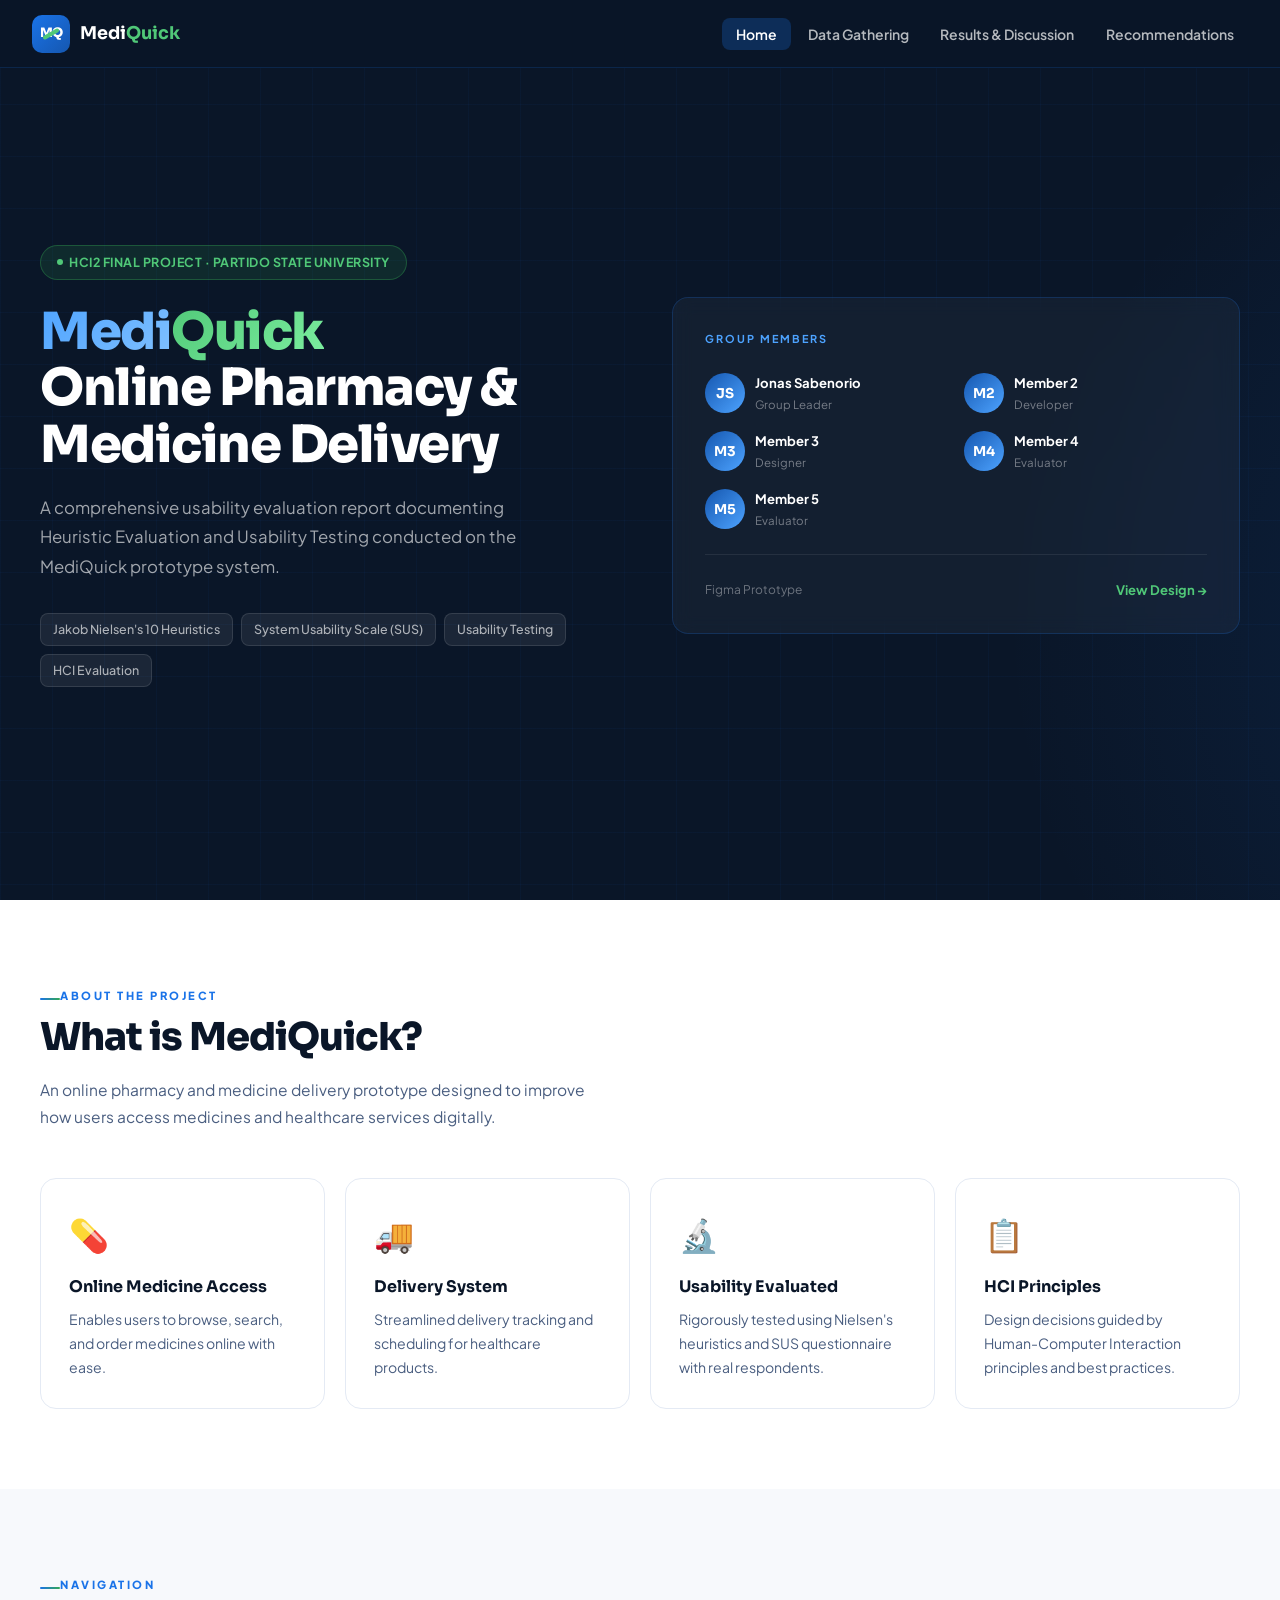
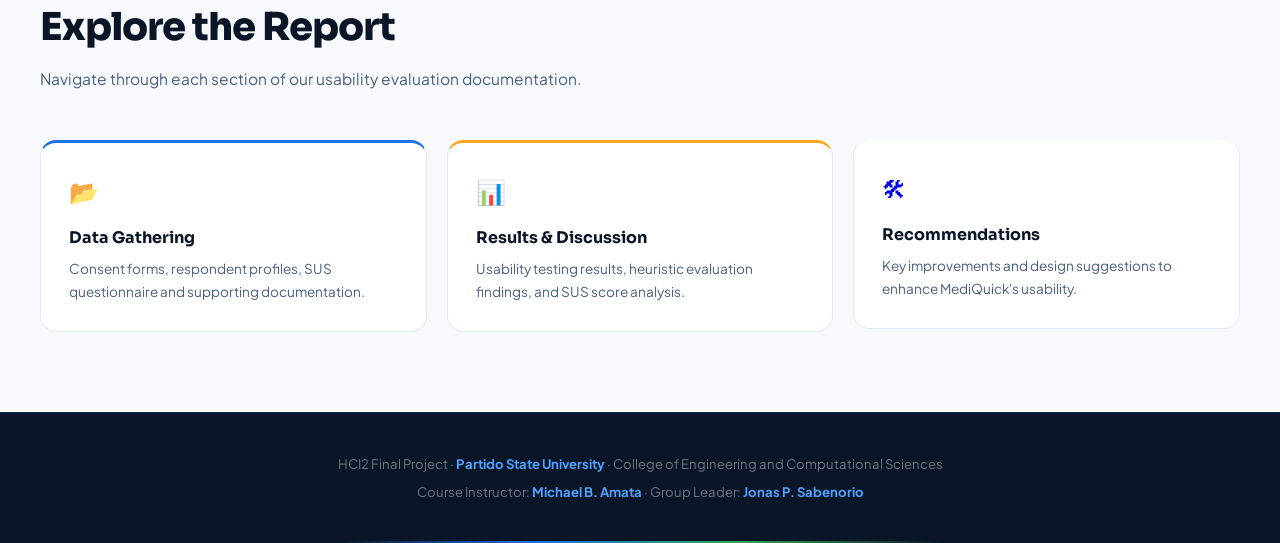
==== commit c731fd38: "overall improvement" ====
--- a/index.html
+++ b/index.html
@@ -13,7 +13,7 @@
 <nav class="navbar">
   <a class="nav-brand" href="index.html">
     <div class="nav-logo">MQ</div>
-    <span class="nav-title">Medi<span>Quick</span></span>
+    <span class="nav-title">Medi<span class="green">Quick</span></span>
   </a>
   <ul class="nav-links" id="navLinks">
     <li><a href="index.html" class="active">Home</a></li>
@@ -34,7 +34,7 @@
     <div class="hero-content">
       <div class="hero-badge">HCI2 Final Project · Partido State University</div>
       <h1>
-        <span class="highlight">MediQuick</span><br>
+        <span class="highlight-blue">Medi</span><span class="highlight-green">Quick</span><br>
         Online Pharmacy &<br>Medicine Delivery
       </h1>
       <p class="hero-desc">
@@ -137,7 +137,7 @@
     <p class="section-desc">Navigate through each section of our usability evaluation documentation.</p>
     <div style="display:grid; grid-template-columns: repeat(auto-fit, minmax(260px,1fr)); gap:1.25rem;">
       <a href="pages/data-gathering.html" style="text-decoration:none;" class="fade-up">
-        <div class="card" style="cursor:pointer;border-top:3px solid var(--teal);">
+        <div class="card" style="cursor:pointer;border-top:3px solid var(--blue);">
           <div style="font-size:1.5rem;margin-bottom:0.75rem;">📂</div>
           <div style="font-family:'Sora',sans-serif;font-weight:700;color:var(--navy);margin-bottom:0.35rem;">Data Gathering</div>
           <p style="font-size:0.85rem;color:var(--gray-600);">Consent forms, respondent profiles, SUS questionnaire and supporting documentation.</p>
--- a/assets/css/style.css
+++ b/assets/css/style.css
@@ -1,841 +1,307 @@
-@import url('https://fonts.googleapis.com/css2?family=Sora:wght@300;400;500;600;700;800&family=DM+Sans:ital,wght@0,300;0,400;0,500;1,300&display=swap');
+@import url('https://fonts.googleapis.com/css2?family=Plus+Jakarta+Sans:ital,wght@0,300;0,400;0,500;0,600;0,700;0,800;1,400&family=Sora:wght@600;700;800&display=swap');
 
 :root {
-  --teal: #0A9B8A;
-  --teal-light: #12C4AF;
-  --teal-dark: #067366;
-  --navy: #0D2137;
-  --navy-mid: #122840;
-  --cream: #F4F9F8;
-  --white: #FFFFFF;
-  --gray-100: #EEF4F3;
-  --gray-200: #D6E4E2;
-  --gray-400: #8FADA9;
-  --gray-600: #4A6B68;
-  --gray-800: #243D3B;
-  --accent: #FF6B6B;
-  --accent-gold: #F0B429;
-  --radius: 16px;
-  --radius-sm: 8px;
-  --shadow: 0 4px 24px rgba(10, 155, 138, 0.12);
-  --shadow-lg: 0 12px 48px rgba(10, 155, 138, 0.18);
-  --transition: all 0.3s cubic-bezier(0.4, 0, 0.2, 1);
+  --blue:        #1A73E8;
+  --blue-dark:   #1557B0;
+  --blue-light:  #4DA3FF;
+  --blue-pale:   #EBF3FF;
+
+  --green:       #34A853;
+  --green-dark:  #1E7A38;
+  --green-light: #50C878;
+  --green-pale:  #E8F5EC;
+
+  --navy:        #0A1628;
+  --navy-mid:    #0E1F3D;
+  --navy-card:   #112244;
+  --white:       #FFFFFF;
+  --surface:     #F7F9FC;
+
+  --gray-50:     #F0F4FA;
+  --gray-100:    #E4EAF4;
+  --gray-200:    #C8D3E8;
+  --gray-400:    #7E93B8;
+  --gray-600:    #4A5E80;
+  --gray-800:    #1C2B45;
+
+  --accent-red:  #E53935;
+  --accent-gold: #F9A825;
+
+  --radius:      16px;
+  --radius-sm:   8px;
+  --shadow:      0 4px 24px rgba(26,115,232,0.10);
+  --shadow-lg:   0 12px 48px rgba(26,115,232,0.16);
+  --transition:  all 0.3s cubic-bezier(0.4, 0, 0.2, 1);
 }
 
 *, *::before, *::after { box-sizing: border-box; margin: 0; padding: 0; }
-
 html { scroll-behavior: smooth; }
-
-body {
-  font-family: 'DM Sans', sans-serif;
-  background: var(--cream);
-  color: var(--gray-800);
-  line-height: 1.7;
-  font-size: 16px;
-  overflow-x: hidden;
-}
-
-/* ── NAVBAR ── */
-.navbar {
-  position: fixed;
-  top: 0; left: 0; right: 0;
-  z-index: 1000;
-  background: rgba(13, 33, 55, 0.96);
-  backdrop-filter: blur(12px);
-  -webkit-backdrop-filter: blur(12px);
-  border-bottom: 1px solid rgba(10, 155, 138, 0.2);
-  padding: 0 2rem;
-  height: 68px;
-  display: flex;
-  align-items: center;
-  justify-content: space-between;
-}
-
-.nav-brand {
-  display: flex;
-  align-items: center;
-  gap: 10px;
-  text-decoration: none;
-}
-
-.nav-logo {
-  width: 36px; height: 36px;
-  background: linear-gradient(135deg, var(--teal), var(--teal-light));
-  border-radius: 10px;
-  display: flex;
-  align-items: center;
-  justify-content: center;
-  font-family: 'Sora', sans-serif;
-  font-weight: 800;
-  font-size: 14px;
-  color: white;
-  letter-spacing: -0.5px;
-}
-
-.nav-title {
-  font-family: 'Sora', sans-serif;
-  font-weight: 700;
-  font-size: 1.05rem;
-  color: white;
-  letter-spacing: -0.3px;
-}
-
-.nav-title span { color: var(--teal-light); }
-
-.nav-links {
-  display: flex;
-  align-items: center;
-  gap: 0.25rem;
-  list-style: none;
-}
-
-.nav-links a {
-  color: rgba(255,255,255,0.75);
-  text-decoration: none;
-  font-size: 0.875rem;
-  font-weight: 500;
-  padding: 0.45rem 0.85rem;
-  border-radius: var(--radius-sm);
-  transition: var(--transition);
-  white-space: nowrap;
-}
-
-.nav-links a:hover,
-.nav-links a.active {
-  color: white;
-  background: rgba(10, 155, 138, 0.2);
-}
-
-.hamburger {
-  display: none;
-  flex-direction: column;
-  gap: 5px;
-  cursor: pointer;
-  background: none;
-  border: none;
-  padding: 4px;
-}
-
-.hamburger span {
-  display: block;
-  width: 24px;
-  height: 2px;
-  background: white;
-  border-radius: 2px;
-  transition: var(--transition);
-}
-
-/* ── HERO ── */
-.hero {
-  min-height: 100vh;
-  background: var(--navy);
-  position: relative;
-  display: flex;
-  align-items: center;
-  overflow: hidden;
-  padding: 8rem 2rem 4rem;
-}
-
-.hero-bg {
-  position: absolute;
-  inset: 0;
-  background:
-    radial-gradient(ellipse 60% 50% at 70% 40%, rgba(10,155,138,0.18) 0%, transparent 60%),
-    radial-gradient(ellipse 40% 40% at 20% 80%, rgba(18,196,175,0.1) 0%, transparent 50%);
-}
-
-.hero-grid {
-  position: absolute;
-  inset: 0;
-  background-image:
-    linear-gradient(rgba(10,155,138,0.06) 1px, transparent 1px),
-    linear-gradient(90deg, rgba(10,155,138,0.06) 1px, transparent 1px);
-  background-size: 48px 48px;
-}
-
-.hero-container {
-  position: relative;
-  max-width: 1200px;
-  margin: 0 auto;
-  width: 100%;
-  display: grid;
-  grid-template-columns: 1fr 1fr;
-  gap: 4rem;
-  align-items: center;
-}
-
-.hero-badge {
-  display: inline-flex;
-  align-items: center;
-  gap: 6px;
-  background: rgba(10,155,138,0.15);
-  border: 1px solid rgba(10,155,138,0.35);
-  border-radius: 999px;
-  padding: 6px 14px;
-  font-size: 0.78rem;
-  font-weight: 600;
-  color: var(--teal-light);
-  letter-spacing: 0.5px;
-  text-transform: uppercase;
-  margin-bottom: 1.5rem;
-}
-
-.hero-badge::before {
-  content: '';
-  width: 6px; height: 6px;
-  background: var(--teal-light);
-  border-radius: 50%;
-  animation: blink 2s ease-in-out infinite;
-}
-
-@keyframes blink {
-  0%, 100% { opacity: 1; }
-  50% { opacity: 0.3; }
-}
-
-.hero h1 {
-  font-family: 'Sora', sans-serif;
-  font-size: clamp(2.2rem, 4vw, 3.4rem);
-  font-weight: 800;
-  color: white;
-  line-height: 1.1;
-  letter-spacing: -1.5px;
-  margin-bottom: 1.25rem;
-}
-
-.hero h1 .highlight {
-  background: linear-gradient(135deg, var(--teal-light), #4DE8D9);
-  -webkit-background-clip: text;
-  -webkit-text-fill-color: transparent;
-  background-clip: text;
-}
-
-.hero-desc {
-  color: rgba(255,255,255,0.65);
-  font-size: 1.05rem;
-  max-width: 480px;
-  margin-bottom: 2rem;
-  font-weight: 300;
-}
-
-.hero-tags {
-  display: flex;
-  flex-wrap: wrap;
-  gap: 0.5rem;
-}
-
-.hero-tag {
-  background: rgba(255,255,255,0.08);
-  border: 1px solid rgba(255,255,255,0.12);
-  border-radius: var(--radius-sm);
-  padding: 5px 12px;
-  font-size: 0.8rem;
-  color: rgba(255,255,255,0.7);
-  font-weight: 500;
-}
-
-.hero-card {
-  background: rgba(255,255,255,0.05);
-  border: 1px solid rgba(10,155,138,0.25);
-  border-radius: var(--radius);
-  padding: 2rem;
-  backdrop-filter: blur(8px);
-}
-
-.hero-card-label {
-  font-size: 0.7rem;
-  text-transform: uppercase;
-  letter-spacing: 1.5px;
-  color: var(--teal-light);
-  font-weight: 700;
-  margin-bottom: 1.5rem;
-}
-
-.member-grid {
-  display: grid;
-  grid-template-columns: 1fr 1fr;
-  gap: 1rem;
-}
-
-.member-item {
-  display: flex;
-  align-items: center;
-  gap: 10px;
-}
-
-.member-avatar {
-  width: 40px; height: 40px;
-  border-radius: 50%;
-  background: linear-gradient(135deg, var(--teal-dark), var(--teal-light));
-  display: flex;
-  align-items: center;
-  justify-content: center;
-  font-family: 'Sora', sans-serif;
-  font-weight: 700;
-  font-size: 0.85rem;
-  color: white;
-  flex-shrink: 0;
-}
-
+body { font-family: 'Plus Jakarta Sans', sans-serif; background: var(--surface); color: var(--gray-800); line-height: 1.7; font-size: 16px; overflow-x: hidden; }
+
+/* NAVBAR */
+.navbar { position: fixed; top: 0; left: 0; right: 0; z-index: 1000; background: rgba(10,22,40,0.97); backdrop-filter: blur(16px); -webkit-backdrop-filter: blur(16px); border-bottom: 1px solid rgba(26,115,232,0.18); padding: 0 2rem; height: 68px; display: flex; align-items: center; justify-content: space-between; }
+.nav-brand { display: flex; align-items: center; gap: 10px; text-decoration: none; }
+.nav-logo { width: 38px; height: 38px; background: linear-gradient(135deg, var(--blue), var(--blue-dark)); border-radius: 10px; display: flex; align-items: center; justify-content: center; font-family: 'Sora', sans-serif; font-weight: 800; font-size: 13px; color: white; letter-spacing: -0.5px; position: relative; overflow: hidden; }
+.nav-logo::after { content: ''; position: absolute; width: 18px; height: 4px; background: var(--green-light); border-radius: 2px; transform: rotate(-30deg); }
+.nav-title { font-family: 'Sora', sans-serif; font-weight: 700; font-size: 1.1rem; color: white; }
+.nav-title .green { color: var(--green-light); }
+.nav-links { display: flex; align-items: center; gap: 0.15rem; list-style: none; }
+.nav-links a { color: rgba(255,255,255,0.7); text-decoration: none; font-size: 0.875rem; font-weight: 600; padding: 0.45rem 0.9rem; border-radius: var(--radius-sm); transition: var(--transition); white-space: nowrap; }
+.nav-links a:hover { color: white; background: rgba(26,115,232,0.18); }
+.nav-links a.active { color: white; background: rgba(26,115,232,0.25); }
+.hamburger { display: none; flex-direction: column; gap: 5px; cursor: pointer; background: none; border: none; padding: 4px; }
+.hamburger span { display: block; width: 24px; height: 2px; background: white; border-radius: 2px; transition: var(--transition); }
+
+/* HERO */
+.hero { min-height: 100vh; background: var(--navy); position: relative; display: flex; align-items: center; overflow: hidden; padding: 8rem 2rem 6rem; }
+.hero-bg { position: absolute; inset: 0; background: radial-gradient(ellipse 55% 60% at 75% 35%, rgba(26,115,232,0.20) 0%, transparent 65%), radial-gradient(ellipse 40% 40% at 15% 75%, rgba(52,168,83,0.14) 0%, transparent 55%); }
+.hero-grid { position: absolute; inset: 0; background-image: linear-gradient(rgba(26,115,232,0.05) 1px, transparent 1px), linear-gradient(90deg, rgba(26,115,232,0.05) 1px, transparent 1px); background-size: 52px 52px; }
+.hero-container { position: relative; max-width: 1200px; margin: 0 auto; width: 100%; display: grid; grid-template-columns: 1fr 1fr; gap: 4rem; align-items: center; }
+.hero-badge { display: inline-flex; align-items: center; gap: 6px; background: rgba(52,168,83,0.14); border: 1px solid rgba(52,168,83,0.35); border-radius: 999px; padding: 6px 16px; font-size: 0.78rem; font-weight: 700; color: var(--green-light); letter-spacing: 0.5px; text-transform: uppercase; margin-bottom: 1.5rem; }
+.hero-badge::before { content: ''; width: 6px; height: 6px; background: var(--green-light); border-radius: 50%; animation: blink 2s ease-in-out infinite; }
+@keyframes blink { 0%, 100% { opacity: 1; } 50% { opacity: 0.3; } }
+.hero h1 { font-family: 'Sora', sans-serif; font-size: clamp(2.2rem, 4vw, 3.5rem); font-weight: 800; color: white; line-height: 1.1; letter-spacing: -1.5px; margin-bottom: 1.25rem; }
+.hero h1 .highlight-blue { background: linear-gradient(135deg, var(--blue-light), #81C1FF); -webkit-background-clip: text; -webkit-text-fill-color: transparent; background-clip: text; }
+.hero h1 .highlight-green { background: linear-gradient(135deg, var(--green-light), #7DEFA0); -webkit-background-clip: text; -webkit-text-fill-color: transparent; background-clip: text; }
+.hero-desc { color: rgba(255,255,255,0.62); font-size: 1.05rem; max-width: 480px; margin-bottom: 2rem; line-height: 1.75; }
+.hero-cta-row { display: flex; gap: 0.75rem; flex-wrap: wrap; margin-bottom: 2rem; }
+.btn-primary { display: inline-flex; align-items: center; gap: 8px; background: linear-gradient(135deg, var(--blue), var(--blue-dark)); color: white; padding: 0.7rem 1.5rem; border-radius: var(--radius-sm); font-weight: 700; font-size: 0.9rem; text-decoration: none; transition: var(--transition); box-shadow: 0 4px 16px rgba(26,115,232,0.35); }
+.btn-primary:hover { transform: translateY(-2px); box-shadow: 0 8px 24px rgba(26,115,232,0.45); }
+.btn-secondary { display: inline-flex; align-items: center; gap: 8px; background: rgba(255,255,255,0.07); border: 1px solid rgba(255,255,255,0.15); color: rgba(255,255,255,0.85); padding: 0.7rem 1.5rem; border-radius: var(--radius-sm); font-weight: 600; font-size: 0.9rem; text-decoration: none; transition: var(--transition); }
+.btn-secondary:hover { background: rgba(255,255,255,0.12); color: white; }
+.hero-tags { display: flex; flex-wrap: wrap; gap: 0.5rem; }
+.hero-tag { background: rgba(255,255,255,0.07); border: 1px solid rgba(255,255,255,0.11); border-radius: var(--radius-sm); padding: 5px 12px; font-size: 0.78rem; color: rgba(255,255,255,0.65); font-weight: 500; }
+
+/* Hero card */
+.hero-card { background: rgba(255,255,255,0.04); border: 1px solid rgba(26,115,232,0.22); border-radius: var(--radius); padding: 2rem; backdrop-filter: blur(10px); }
+.hero-card-label { font-size: 0.68rem; text-transform: uppercase; letter-spacing: 2px; color: var(--blue-light); font-weight: 700; margin-bottom: 1.5rem; }
+.member-grid { display: grid; grid-template-columns: 1fr 1fr; gap: 1rem; }
+.member-item { display: flex; align-items: center; gap: 10px; }
+.member-avatar { width: 40px; height: 40px; border-radius: 50%; background: linear-gradient(135deg, var(--blue-dark), var(--blue-light)); display: flex; align-items: center; justify-content: center; font-family: 'Sora', sans-serif; font-weight: 700; font-size: 0.85rem; color: white; flex-shrink: 0; }
+.member-avatar.green { background: linear-gradient(135deg, var(--green-dark), var(--green-light)); }
 .member-info { flex: 1; min-width: 0; }
-
-.member-name {
-  font-size: 0.82rem;
-  font-weight: 600;
-  color: white;
-  white-space: nowrap;
-  overflow: hidden;
-  text-overflow: ellipsis;
-}
-
-.member-role {
-  font-size: 0.72rem;
-  color: rgba(255,255,255,0.45);
-}
-
-.hero-prototype {
-  margin-top: 1.5rem;
-  padding-top: 1.5rem;
-  border-top: 1px solid rgba(255,255,255,0.1);
-  display: flex;
-  align-items: center;
-  justify-content: space-between;
-}
-
-.proto-label {
-  font-size: 0.75rem;
-  color: rgba(255,255,255,0.45);
-}
-
-.proto-link {
-  display: flex;
-  align-items: center;
-  gap: 5px;
-  color: var(--teal-light);
-  font-size: 0.82rem;
-  font-weight: 600;
-  text-decoration: none;
-  transition: var(--transition);
-}
-
+.member-name { font-size: 0.82rem; font-weight: 700; color: white; white-space: nowrap; overflow: hidden; text-overflow: ellipsis; }
+.member-role { font-size: 0.72rem; color: rgba(255,255,255,0.42); }
+.hero-prototype { margin-top: 1.5rem; padding-top: 1.5rem; border-top: 1px solid rgba(255,255,255,0.08); display: flex; align-items: center; justify-content: space-between; }
+.proto-label { font-size: 0.75rem; color: rgba(255,255,255,0.38); }
+.proto-link { display: flex; align-items: center; gap: 5px; color: var(--green-light); font-size: 0.82rem; font-weight: 700; text-decoration: none; transition: var(--transition); }
 .proto-link:hover { opacity: 0.8; }
 
-/* ── SECTIONS ── */
-.section {
-  padding: 5rem 2rem;
-}
-
-.section-alt {
-  background: white;
-}
-
-.container {
-  max-width: 1200px;
-  margin: 0 auto;
-}
-
-.section-eyebrow {
-  font-size: 0.72rem;
-  text-transform: uppercase;
-  letter-spacing: 2px;
-  font-weight: 700;
-  color: var(--teal);
-  margin-bottom: 0.75rem;
-}
-
-.section-title {
-  font-family: 'Sora', sans-serif;
-  font-size: clamp(1.8rem, 3vw, 2.6rem);
-  font-weight: 800;
-  color: var(--navy);
-  letter-spacing: -1px;
-  line-height: 1.15;
-  margin-bottom: 1rem;
-}
-
-.section-desc {
-  color: var(--gray-600);
-  max-width: 560px;
-  margin-bottom: 3rem;
-  font-size: 1rem;
-}
-
-/* ── CARDS ── */
-.card {
-  background: white;
-  border: 1px solid var(--gray-200);
-  border-radius: var(--radius);
-  padding: 1.75rem;
-  transition: var(--transition);
-}
-
-.card:hover {
-  box-shadow: var(--shadow);
-  border-color: rgba(10,155,138,0.2);
-  transform: translateY(-2px);
-}
-
-.card-dark {
-  background: var(--navy);
-  border-color: rgba(10,155,138,0.2);
-  color: white;
-}
-
-/* ── DATA GATHERING PAGE ── */
-.tab-nav {
-  display: flex;
-  gap: 0.5rem;
-  margin-bottom: 2.5rem;
-  border-bottom: 2px solid var(--gray-200);
-  overflow-x: auto;
-  padding-bottom: 0;
-}
-
-.tab-btn {
-  padding: 0.75rem 1.25rem;
-  border: none;
-  background: none;
-  font-family: 'DM Sans', sans-serif;
-  font-size: 0.9rem;
-  font-weight: 600;
-  color: var(--gray-400);
-  cursor: pointer;
-  border-bottom: 2px solid transparent;
-  margin-bottom: -2px;
-  transition: var(--transition);
-  white-space: nowrap;
-}
-
-.tab-btn.active {
-  color: var(--teal);
-  border-bottom-color: var(--teal);
-}
-
+/* SECTIONS */
+.section { padding: 5rem 2rem; }
+.section-alt { background: white; }
+.container { max-width: 1200px; margin: 0 auto; }
+.section-eyebrow { font-size: 0.7rem; text-transform: uppercase; letter-spacing: 2.5px; font-weight: 800; color: var(--blue); margin-bottom: 0.65rem; display: flex; align-items: center; gap: 8px; }
+.section-eyebrow::before { content: ''; display: inline-block; width: 20px; height: 2px; background: linear-gradient(90deg, var(--blue), var(--green)); border-radius: 2px; }
+.section-title { font-family: 'Sora', sans-serif; font-size: clamp(1.8rem, 3vw, 2.6rem); font-weight: 800; color: var(--navy); letter-spacing: -1px; line-height: 1.15; margin-bottom: 1rem; }
+.section-desc { color: var(--gray-600); max-width: 560px; margin-bottom: 3rem; font-size: 0.97rem; line-height: 1.75; }
+
+/* CARDS */
+.card { background: white; border: 1px solid var(--gray-100); border-radius: var(--radius); padding: 1.75rem; transition: var(--transition); }
+.card:hover { box-shadow: var(--shadow); border-color: rgba(26,115,232,0.2); transform: translateY(-2px); }
+
+/* TABS */
+.tab-nav { display: flex; gap: 0.5rem; margin-bottom: 2.5rem; border-bottom: 2px solid var(--gray-100); overflow-x: auto; }
+.tab-btn { padding: 0.75rem 1.25rem; border: none; background: none; font-family: 'Plus Jakarta Sans', sans-serif; font-size: 0.88rem; font-weight: 700; color: var(--gray-400); cursor: pointer; border-bottom: 2px solid transparent; margin-bottom: -2px; transition: var(--transition); white-space: nowrap; }
+.tab-btn.active { color: var(--blue); border-bottom-color: var(--blue); }
 .tab-panel { display: none; }
 .tab-panel.active { display: block; }
 
-/* consent form styles */
-.consent-box {
-  background: var(--navy);
-  border-radius: var(--radius);
-  padding: 2.5rem;
-  color: white;
-  position: relative;
-  overflow: hidden;
-}
-
-.consent-box::before {
-  content: '';
-  position: absolute;
-  top: 0; right: 0;
-  width: 200px; height: 200px;
-  background: radial-gradient(circle, rgba(10,155,138,0.2), transparent 70%);
-}
-
-.consent-header {
-  display: flex;
-  align-items: flex-start;
-  gap: 1rem;
-  margin-bottom: 2rem;
-}
-
-.consent-icon {
-  width: 48px; height: 48px;
-  background: rgba(10,155,138,0.2);
-  border: 1px solid rgba(10,155,138,0.4);
-  border-radius: var(--radius-sm);
-  display: flex;
-  align-items: center;
-  justify-content: center;
-  font-size: 1.5rem;
-  flex-shrink: 0;
-}
-
-.consent-title {
-  font-family: 'Sora', sans-serif;
-  font-size: 1.3rem;
-  font-weight: 700;
-  margin-bottom: 0.25rem;
-}
-
-.consent-subtitle {
-  font-size: 0.85rem;
-  color: rgba(255,255,255,0.5);
-}
-
-.consent-section {
-  margin-bottom: 1.25rem;
-}
-
-.consent-section-title {
-  font-weight: 700;
-  font-size: 0.8rem;
-  text-transform: uppercase;
-  letter-spacing: 1px;
-  color: var(--teal-light);
-  margin-bottom: 0.5rem;
-}
-
-.consent-section p {
-  font-size: 0.9rem;
-  color: rgba(255,255,255,0.75);
-  line-height: 1.7;
-}
-
-.consent-fields {
-  display: grid;
-  grid-template-columns: 1fr 1fr;
-  gap: 1rem;
-  margin-top: 1.5rem;
-  padding-top: 1.5rem;
-  border-top: 1px solid rgba(255,255,255,0.1);
-}
-
-.consent-field label {
-  display: block;
-  font-size: 0.78rem;
-  font-weight: 600;
-  color: rgba(255,255,255,0.5);
-  margin-bottom: 0.4rem;
-  text-transform: uppercase;
-  letter-spacing: 0.5px;
-}
-
-.consent-field .field-line {
-  height: 1px;
-  background: rgba(255,255,255,0.25);
-  width: 100%;
-}
-
-/* SUS questionnaire */
-.sus-table {
-  width: 100%;
-  border-collapse: collapse;
-  margin-top: 1.5rem;
-  font-size: 0.9rem;
-}
-
-.sus-table thead tr {
-  background: var(--navy);
-  color: white;
-}
-
-.sus-table th {
-  padding: 0.9rem 1rem;
-  font-family: 'Sora', sans-serif;
-  font-size: 0.78rem;
-  font-weight: 700;
-  text-align: center;
-}
-
+/* CONSENT */
+.consent-box { background: var(--navy); border-radius: var(--radius); padding: 2.5rem; color: white; position: relative; overflow: hidden; }
+.consent-box::before { content: ''; position: absolute; top: -40px; right: -40px; width: 220px; height: 220px; background: radial-gradient(circle, rgba(26,115,232,0.18), transparent 70%); }
+.consent-box::after { content: ''; position: absolute; bottom: -40px; left: -40px; width: 180px; height: 180px; background: radial-gradient(circle, rgba(52,168,83,0.12), transparent 70%); }
+.consent-header { display: flex; align-items: flex-start; gap: 1rem; margin-bottom: 2rem; position: relative; z-index: 1; }
+.consent-icon { width: 48px; height: 48px; background: rgba(26,115,232,0.2); border: 1px solid rgba(26,115,232,0.4); border-radius: var(--radius-sm); display: flex; align-items: center; justify-content: center; font-size: 1.5rem; flex-shrink: 0; }
+.consent-title { font-family: 'Sora', sans-serif; font-size: 1.3rem; font-weight: 700; margin-bottom: 0.25rem; }
+.consent-subtitle { font-size: 0.85rem; color: rgba(255,255,255,0.45); }
+.consent-section { margin-bottom: 1.25rem; position: relative; z-index: 1; }
+.consent-section-title { font-weight: 700; font-size: 0.78rem; text-transform: uppercase; letter-spacing: 1px; color: var(--blue-light); margin-bottom: 0.5rem; }
+.consent-section p { font-size: 0.9rem; color: rgba(255,255,255,0.72); line-height: 1.7; }
+.consent-fields { display: grid; grid-template-columns: 1fr 1fr; gap: 1rem; margin-top: 1.5rem; padding-top: 1.5rem; border-top: 1px solid rgba(255,255,255,0.1); position: relative; z-index: 1; }
+.consent-field label { display: block; font-size: 0.78rem; font-weight: 700; color: rgba(255,255,255,0.45); margin-bottom: 0.4rem; text-transform: uppercase; letter-spacing: 0.5px; }
+.consent-field .field-line { height: 1px; background: rgba(255,255,255,0.22); width: 100%; }
+
+/* SUS TABLE */
+.sus-table { width: 100%; border-collapse: collapse; margin-top: 1.5rem; font-size: 0.9rem; }
+.sus-table thead tr { background: var(--navy); color: white; }
+.sus-table th { padding: 0.9rem 1rem; font-family: 'Sora', sans-serif; font-size: 0.78rem; font-weight: 700; text-align: center; }
 .sus-table th:first-child { text-align: left; }
-
-.sus-table td {
-  padding: 0.9rem 1rem;
-  border-bottom: 1px solid var(--gray-100);
-  vertical-align: middle;
-  text-align: center;
-}
-
-.sus-table td:first-child {
-  text-align: left;
-  color: var(--gray-800);
-  font-weight: 500;
-  width: 50%;
-}
-
-.sus-table tr:hover td { background: var(--gray-100); }
-
-.radio-circle {
-  width: 18px; height: 18px;
-  border: 2px solid var(--gray-200);
-  border-radius: 50%;
-  margin: 0 auto;
-}
-
-/* respondent profile */
-.profile-grid {
-  display: grid;
-  grid-template-columns: repeat(auto-fit, minmax(180px, 1fr));
-  gap: 1.25rem;
-}
-
-.profile-stat {
-  background: var(--gray-100);
-  border-radius: var(--radius-sm);
-  padding: 1.5rem;
-  text-align: center;
-}
-
-.profile-stat-num {
-  font-family: 'Sora', sans-serif;
-  font-size: 2.2rem;
-  font-weight: 800;
-  color: var(--teal);
-  line-height: 1;
-  margin-bottom: 0.4rem;
-}
-
-.profile-stat-label {
-  font-size: 0.82rem;
-  color: var(--gray-600);
-  font-weight: 500;
-}
-
-/* ── RESULTS / HEURISTICS ── */
-.heuristic-grid {
-  display: grid;
-  grid-template-columns: repeat(auto-fit, minmax(300px, 1fr));
-  gap: 1.25rem;
-}
-
-.heuristic-card {
-  background: white;
-  border: 1px solid var(--gray-200);
-  border-radius: var(--radius);
-  padding: 1.5rem;
-  position: relative;
-  overflow: hidden;
-  transition: var(--transition);
-}
-
-.heuristic-card:hover {
-  border-color: var(--teal);
-  box-shadow: var(--shadow);
-  transform: translateY(-2px);
-}
-
-.heuristic-num {
-  font-family: 'Sora', sans-serif;
-  font-size: 3rem;
-  font-weight: 800;
-  color: rgba(10,155,138,0.1);
-  position: absolute;
-  top: 0.5rem; right: 1rem;
-  line-height: 1;
-}
-
-.severity-badge {
-  display: inline-block;
-  padding: 3px 10px;
-  border-radius: 999px;
-  font-size: 0.72rem;
-  font-weight: 700;
-  text-transform: uppercase;
-  letter-spacing: 0.5px;
-  margin-bottom: 0.75rem;
-}
-
-.severity-high { background: #FFE8E8; color: #C0392B; }
-.severity-medium { background: #FFF3CD; color: #B7791F; }
-.severity-low { background: #E8F8F5; color: var(--teal-dark); }
-
-.heuristic-title {
-  font-family: 'Sora', sans-serif;
-  font-size: 0.95rem;
-  font-weight: 700;
-  color: var(--navy);
-  margin-bottom: 0.5rem;
-}
-
-.heuristic-desc {
-  font-size: 0.85rem;
-  color: var(--gray-600);
-  margin-bottom: 1rem;
-  line-height: 1.6;
-}
-
-.heuristic-rec {
-  background: var(--gray-100);
-  border-left: 3px solid var(--teal);
-  padding: 0.75rem 1rem;
-  border-radius: 0 var(--radius-sm) var(--radius-sm) 0;
-  font-size: 0.82rem;
-  color: var(--gray-800);
-}
-
-.heuristic-rec strong {
-  display: block;
-  font-size: 0.72rem;
-  text-transform: uppercase;
-  letter-spacing: 0.5px;
-  color: var(--teal);
-  margin-bottom: 0.25rem;
-}
-
-/* SUS score display */
-.score-display {
-  background: var(--navy);
-  border-radius: var(--radius);
-  padding: 2.5rem;
-  display: flex;
-  align-items: center;
-  gap: 3rem;
-  flex-wrap: wrap;
-  margin-bottom: 2rem;
-}
-
-.score-circle {
-  width: 140px; height: 140px;
-  border-radius: 50%;
-  background: conic-gradient(var(--teal-light) 0% 77.5%, rgba(255,255,255,0.1) 77.5% 100%);
-  display: flex;
-  align-items: center;
-  justify-content: center;
-  position: relative;
-  flex-shrink: 0;
-}
-
-.score-circle::after {
-  content: '';
-  width: 110px; height: 110px;
-  background: var(--navy);
-  border-radius: 50%;
-  position: absolute;
-}
-
-.score-value {
-  position: relative;
-  z-index: 1;
-  text-align: center;
-}
-
-.score-num {
-  font-family: 'Sora', sans-serif;
-  font-size: 2rem;
-  font-weight: 800;
-  color: white;
-  line-height: 1;
-}
-
-.score-unit {
-  font-size: 0.7rem;
-  color: rgba(255,255,255,0.5);
-}
-
-.score-info { flex: 1; }
-
-.score-grade {
-  font-family: 'Sora', sans-serif;
-  font-size: 1.6rem;
-  font-weight: 800;
-  color: var(--teal-light);
-  margin-bottom: 0.5rem;
-}
-
-.score-detail {
-  color: rgba(255,255,255,0.6);
-  font-size: 0.9rem;
-  margin-bottom: 1rem;
-}
-
-.score-breakdown {
-  display: flex;
-  gap: 1.5rem;
-  flex-wrap: wrap;
-}
-
+.sus-table td { padding: 0.9rem 1rem; border-bottom: 1px solid var(--gray-50); vertical-align: middle; text-align: center; }
+.sus-table td:first-child { text-align: left; color: var(--gray-800); font-weight: 500; width: 50%; }
+.sus-table tr:hover td { background: var(--gray-50); }
+.radio-circle { width: 18px; height: 18px; border: 2px solid var(--gray-200); border-radius: 50%; margin: 0 auto; }
+
+/* PROFILE */
+.profile-grid { display: grid; grid-template-columns: repeat(auto-fit, minmax(180px, 1fr)); gap: 1.25rem; }
+.profile-stat { background: linear-gradient(135deg, var(--blue-pale), white); border: 1px solid var(--gray-100); border-radius: var(--radius-sm); padding: 1.5rem; text-align: center; }
+.profile-stat-num { font-family: 'Sora', sans-serif; font-size: 2.2rem; font-weight: 800; color: var(--blue); line-height: 1; margin-bottom: 0.4rem; }
+.profile-stat-label { font-size: 0.82rem; color: var(--gray-600); font-weight: 600; }
+
+/* HEURISTIC CARDS */
+.heuristic-grid { display: grid; grid-template-columns: repeat(auto-fit, minmax(300px, 1fr)); gap: 1.25rem; }
+.heuristic-card { background: white; border: 1px solid var(--gray-100); border-radius: var(--radius); padding: 1.5rem; position: relative; overflow: hidden; transition: var(--transition); }
+.heuristic-card:hover { border-color: var(--blue); box-shadow: var(--shadow); transform: translateY(-2px); }
+.heuristic-card::before { content: ''; position: absolute; top: 0; left: 0; right: 0; height: 3px; background: linear-gradient(90deg, var(--blue), var(--green)); opacity: 0; transition: opacity 0.3s; }
+.heuristic-card:hover::before { opacity: 1; }
+.heuristic-num { font-family: 'Sora', sans-serif; font-size: 3rem; font-weight: 800; color: rgba(26,115,232,0.08); position: absolute; top: 0.5rem; right: 1rem; line-height: 1; }
+.severity-badge { display: inline-block; padding: 3px 10px; border-radius: 999px; font-size: 0.72rem; font-weight: 700; text-transform: uppercase; letter-spacing: 0.5px; margin-bottom: 0.75rem; }
+.severity-high { background: #FFEBEE; color: var(--accent-red); }
+.severity-medium { background: #FFF8E1; color: #E65100; }
+.severity-low { background: var(--green-pale); color: var(--green-dark); }
+.heuristic-title { font-family: 'Sora', sans-serif; font-size: 0.95rem; font-weight: 700; color: var(--navy); margin-bottom: 0.5rem; }
+.heuristic-desc { font-size: 0.85rem; color: var(--gray-600); margin-bottom: 1rem; line-height: 1.65; }
+.heuristic-rec { background: var(--gray-50); border-left: 3px solid var(--blue); padding: 0.75rem 1rem; border-radius: 0 var(--radius-sm) var(--radius-sm) 0; font-size: 0.82rem; color: var(--gray-800); }
+.heuristic-rec strong { display: block; font-size: 0.72rem; text-transform: uppercase; letter-spacing: 0.5px; color: var(--blue); margin-bottom: 0.25rem; }
+
+/* SCORE DISPLAY */
+.score-display { background: var(--navy); border-radius: var(--radius); padding: 2.5rem; display: flex; align-items: center; gap: 3rem; flex-wrap: wrap; margin-bottom: 2rem; position: relative; overflow: hidden; }
+.score-display::before { content: ''; position: absolute; inset: 0; background: radial-gradient(ellipse 50% 60% at 80% 50%, rgba(26,115,232,0.15) 0%, transparent 60%), radial-gradient(ellipse 30% 40% at 10% 80%, rgba(52,168,83,0.10) 0%, transparent 50%); }
+.score-circle { width: 140px; height: 140px; border-radius: 50%; background: conic-gradient(var(--blue-light) 0% 77.5%, rgba(255,255,255,0.08) 77.5% 100%); display: flex; align-items: center; justify-content: center; position: relative; flex-shrink: 0; z-index: 1; }
+.score-circle::after { content: ''; width: 110px; height: 110px; background: var(--navy); border-radius: 50%; position: absolute; }
+.score-value { position: relative; z-index: 1; text-align: center; }
+.score-num { font-family: 'Sora', sans-serif; font-size: 2rem; font-weight: 800; color: white; line-height: 1; }
+.score-unit { font-size: 0.7rem; color: rgba(255,255,255,0.45); }
+.score-info { flex: 1; position: relative; z-index: 1; }
+.score-grade { font-family: 'Sora', sans-serif; font-size: 1.6rem; font-weight: 800; color: var(--green-light); margin-bottom: 0.5rem; }
+.score-detail { color: rgba(255,255,255,0.58); font-size: 0.9rem; margin-bottom: 1rem; line-height: 1.6; }
+.score-breakdown { display: flex; gap: 1.5rem; flex-wrap: wrap; }
 .score-item { text-align: center; }
-
-.score-item-val {
-  font-family: 'Sora', sans-serif;
-  font-size: 1.3rem;
-  font-weight: 700;
-  color: white;
-}
-
-.score-item-label {
-  font-size: 0.72rem;
-  color: rgba(255,255,255,0.45);
-}
-
-/* recommendation cards */
-.rec-grid {
-  display: grid;
-  grid-template-columns: repeat(auto-fit, minmax(260px, 1fr));
-  gap: 1.25rem;
-}
-
-.rec-card {
-  background: white;
-  border: 1px solid var(--gray-200);
-  border-radius: var(--radius);
-  padding: 1.5rem;
-  border-top: 3px solid var(--teal);
-  transition: var(--transition);
-}
-
-.rec-card:hover {
-  box-shadow: var(--shadow);
-  transform: translateY(-2px);
-}
-
-.rec-icon {
-  font-size: 1.75rem;
-  margin-bottom: 0.75rem;
-}
-
-.rec-title {
-  font-family: 'Sora', sans-serif;
-  font-size: 0.95rem;
-  font-weight: 700;
-  color: var(--navy);
-  margin-bottom: 0.5rem;
-}
-
-.rec-desc {
-  font-size: 0.85rem;
-  color: var(--gray-600);
-  line-height: 1.6;
-}
-
-/* ── FOOTER ── */
-footer {
-  background: var(--navy);
-  color: rgba(255,255,255,0.5);
-  text-align: center;
-  padding: 2.5rem 2rem;
-  font-size: 0.82rem;
-  border-top: 1px solid rgba(10,155,138,0.2);
-}
-
-footer strong { color: var(--teal-light); }
-
-/* ── DIVIDER ── */
-.divider {
-  height: 1px;
-  background: linear-gradient(90deg, transparent, var(--gray-200), transparent);
-  margin: 3rem 0;
-}
-
-/* ── ANIMATIONS ── */
-.fade-up {
-  opacity: 0;
-  transform: translateY(24px);
-  transition: opacity 0.6s ease, transform 0.6s ease;
-}
-
-.fade-up.visible {
-  opacity: 1;
-  transform: translateY(0);
-}
-
-/* ── RESPONSIVE ── */
+.score-item-val { font-family: 'Sora', sans-serif; font-size: 1.3rem; font-weight: 700; color: white; }
+.score-item-label { font-size: 0.72rem; color: rgba(255,255,255,0.38); }
+
+/* SUS BAR */
+.sus-bar-wrap { margin-bottom: 2.5rem; }
+.sus-bar-item { margin-bottom: 1.1rem; }
+.sus-bar-label { display: flex; justify-content: space-between; font-size: 0.82rem; font-weight: 600; color: var(--gray-800); margin-bottom: 0.35rem; }
+.sus-bar-label span { color: var(--gray-400); font-weight: 400; }
+.sus-bar-track { height: 8px; background: var(--gray-100); border-radius: 99px; overflow: hidden; }
+.sus-bar-fill { height: 100%; border-radius: 99px; background: linear-gradient(90deg, var(--blue-dark), var(--blue-light)); transition: width 1.2s cubic-bezier(0.4,0,0.2,1); width: 0; }
+.sus-bar-fill.animated { width: var(--target-width); }
+
+/* ISSUE LIST */
+.issue-list { list-style: none; }
+.issue-item { display: flex; gap: 1rem; padding: 1.25rem; border-radius: var(--radius-sm); border: 1px solid var(--gray-100); background: white; margin-bottom: 0.75rem; transition: var(--transition); }
+.issue-item:hover { box-shadow: var(--shadow); border-color: rgba(26,115,232,0.2); }
+.issue-num { width: 32px; height: 32px; background: var(--navy); color: white; border-radius: 50%; display: flex; align-items: center; justify-content: center; font-family: 'Sora', sans-serif; font-size: 0.78rem; font-weight: 700; flex-shrink: 0; }
+.issue-body { flex: 1; }
+.issue-title { font-weight: 700; color: var(--navy); font-size: 0.92rem; margin-bottom: 0.25rem; }
+.issue-desc { font-size: 0.85rem; color: var(--gray-600); line-height: 1.6; }
+.issue-heuristic { display: inline-block; margin-top: 0.4rem; font-size: 0.72rem; font-weight: 700; color: var(--blue-dark); background: var(--blue-pale); padding: 2px 8px; border-radius: 4px; }
+
+.callout { background: linear-gradient(135deg, var(--navy), var(--navy-card)); border-left: 4px solid var(--blue-light); border-radius: 0 var(--radius-sm) var(--radius-sm) 0; padding: 1.25rem 1.5rem; color: rgba(255,255,255,0.82); font-size: 0.9rem; margin: 1.5rem 0; font-style: italic; }
+.prose { color: var(--gray-800); line-height: 1.85; font-size: 0.95rem; }
+.prose p { margin-bottom: 1.1rem; }
+.prose strong { color: var(--navy); }
+.two-col { display: grid; grid-template-columns: 1fr 1fr; gap: 2rem; }
+
+/* RECOMMENDATIONS */
+.rec-grid { display: grid; grid-template-columns: repeat(auto-fit, minmax(260px, 1fr)); gap: 1.25rem; }
+.rec-card { background: white; border: 1px solid var(--gray-100); border-radius: var(--radius); padding: 1.5rem; border-top: 3px solid var(--blue); transition: var(--transition); }
+.rec-card:nth-child(even) { border-top-color: var(--green); }
+.rec-card:hover { box-shadow: var(--shadow); transform: translateY(-2px); }
+.rec-icon { font-size: 1.75rem; margin-bottom: 0.75rem; }
+.rec-title { font-family: 'Sora', sans-serif; font-size: 0.95rem; font-weight: 700; color: var(--navy); margin-bottom: 0.5rem; }
+.rec-desc { font-size: 0.85rem; color: var(--gray-600); line-height: 1.65; }
+
+/* TIMELINE */
+.timeline { position: relative; padding-left: 2rem; }
+.timeline::before { content: ''; position: absolute; left: 0; top: 0; bottom: 0; width: 2px; background: linear-gradient(to bottom, var(--blue), var(--green), rgba(52,168,83,0.1)); }
+.timeline-item { position: relative; margin-bottom: 2rem; padding-left: 1.5rem; }
+.timeline-dot { position: absolute; left: -2.45rem; top: 0.35rem; width: 14px; height: 14px; border-radius: 50%; border: 2px solid var(--blue); background: white; }
+.timeline-dot.filled { background: var(--blue); }
+.timeline-label { font-size: 0.72rem; text-transform: uppercase; letter-spacing: 1px; font-weight: 700; margin-bottom: 0.4rem; }
+.label-immediate { color: var(--accent-red); }
+.label-short { color: var(--accent-gold); }
+.label-long { color: var(--green); }
+.timeline-card { background: white; border: 1px solid var(--gray-100); border-radius: var(--radius); padding: 1.25rem 1.5rem; transition: var(--transition); }
+.timeline-card:hover { box-shadow: var(--shadow); border-color: rgba(26,115,232,0.2); }
+.timeline-title { font-family: 'Sora', sans-serif; font-size: 0.95rem; font-weight: 700; color: var(--navy); margin-bottom: 0.4rem; }
+.timeline-desc { font-size: 0.87rem; color: var(--gray-600); line-height: 1.65; }
+
+/* DESIGN CARDS */
+.design-grid { display: grid; grid-template-columns: repeat(auto-fit, minmax(280px, 1fr)); gap: 1.25rem; }
+.design-card { background: white; border: 1px solid var(--gray-100); border-radius: var(--radius); overflow: hidden; transition: var(--transition); }
+.design-card:hover { box-shadow: var(--shadow); transform: translateY(-2px); }
+.design-card-header { background: var(--navy); padding: 1.25rem 1.5rem; display: flex; align-items: center; gap: 0.75rem; }
+.design-card-icon { width: 40px; height: 40px; background: rgba(26,115,232,0.15); border: 1px solid rgba(26,115,232,0.3); border-radius: var(--radius-sm); display: flex; align-items: center; justify-content: center; font-size: 1.2rem; }
+.design-card-title { font-family: 'Sora', sans-serif; font-weight: 700; color: white; font-size: 0.92rem; }
+.design-card-body { padding: 1.25rem 1.5rem; }
+.design-card-body p { font-size: 0.87rem; color: var(--gray-600); margin-bottom: 0.75rem; line-height: 1.65; }
+.before-after { display: grid; grid-template-columns: 1fr 1fr; gap: 0.5rem; margin-top: 0.75rem; }
+.ba-box { border-radius: var(--radius-sm); padding: 0.65rem 0.75rem; font-size: 0.78rem; }
+.ba-before { background: #FFEBEE; border: 1px solid #FFCDD2; color: #B71C1C; }
+.ba-after { background: var(--green-pale); border: 1px solid #A5D6A7; color: var(--green-dark); }
+.ba-label { font-weight: 700; font-size: 0.68rem; text-transform: uppercase; letter-spacing: 0.5px; margin-bottom: 0.25rem; opacity: 0.7; }
+
+/* SUMMARY TABLE */
+.summary-table { width: 100%; border-collapse: collapse; font-size: 0.88rem; }
+.summary-table th { background: var(--navy); color: white; padding: 0.85rem 1rem; text-align: left; font-family: 'Sora', sans-serif; font-size: 0.78rem; font-weight: 700; }
+.summary-table td { padding: 0.85rem 1rem; border-bottom: 1px solid var(--gray-50); vertical-align: top; color: var(--gray-800); }
+.summary-table tr:hover td { background: var(--gray-50); }
+.priority-dot { display: inline-block; width: 8px; height: 8px; border-radius: 50%; margin-right: 6px; }
+.dot-high { background: var(--accent-red); }
+.dot-medium { background: var(--accent-gold); }
+.dot-low { background: var(--green); }
+
+/* DOC CARDS */
+.doc-card { background: white; border: 1px solid var(--gray-100); border-radius: var(--radius); padding: 1.5rem; display: flex; align-items: center; gap: 1rem; margin-bottom: 0.75rem; transition: var(--transition); text-decoration: none; color: inherit; }
+.doc-card:hover { box-shadow: var(--shadow); border-color: rgba(26,115,232,0.2); }
+.doc-icon { width: 46px; height: 46px; background: var(--blue-pale); border-radius: var(--radius-sm); display: flex; align-items: center; justify-content: center; font-size: 1.4rem; flex-shrink: 0; }
+.doc-title { font-weight: 700; font-size: 0.9rem; color: var(--navy); }
+.doc-meta { font-size: 0.78rem; color: var(--gray-400); margin-top: 2px; }
+
+/* PHOTO GRID */
+.photo-grid { display: grid; grid-template-columns: repeat(auto-fill, minmax(180px, 1fr)); gap: 1rem; }
+.photo-placeholder { aspect-ratio: 4/3; background: var(--gray-50); border-radius: var(--radius-sm); border: 2px dashed var(--gray-200); display: flex; flex-direction: column; align-items: center; justify-content: center; color: var(--gray-400); font-size: 0.78rem; gap: 0.5rem; }
+.photo-placeholder .ph-icon { font-size: 1.5rem; }
+
+/* PAGE HERO */
+.page-hero { background: var(--navy); padding: 7rem 2rem 3.5rem; position: relative; overflow: hidden; }
+.page-hero-inner { position: relative; z-index: 1; max-width: 1200px; margin: 0 auto; }
+.breadcrumb { display: flex; align-items: center; gap: 0.5rem; font-size: 0.82rem; color: rgba(255,255,255,0.35); margin-bottom: 1.25rem; }
+.breadcrumb a { color: var(--blue-light); text-decoration: none; }
+.page-hero h1 { font-family: 'Sora', sans-serif; font-size: clamp(2rem, 4vw, 3rem); font-weight: 800; color: white; letter-spacing: -1px; margin-bottom: 0.75rem; }
+.page-hero p { color: rgba(255,255,255,0.52); max-width: 540px; font-size: 1rem; }
+
+/* OPEN ENDED */
+.open-ended-list { list-style: none; }
+.open-ended-list li { background: var(--gray-50); border-radius: var(--radius-sm); padding: 1rem 1.25rem; margin-bottom: 0.75rem; font-weight: 600; color: var(--gray-800); border-left: 3px solid var(--blue); font-size: 0.9rem; }
+
+/* FOOTER */
+footer { background: var(--navy); color: rgba(255,255,255,0.42); text-align: center; padding: 2.5rem 2rem; font-size: 0.82rem; border-top: 1px solid rgba(26,115,232,0.15); position: relative; overflow: hidden; }
+footer::before { content: ''; position: absolute; bottom: 0; left: 50%; transform: translateX(-50%); width: 600px; height: 2px; background: linear-gradient(90deg, transparent, var(--blue), var(--green), transparent); }
+footer strong { color: var(--blue-light); }
+footer .green { color: var(--green-light); }
+
+/* DIVIDER */
+.divider { height: 1px; background: linear-gradient(90deg, transparent, var(--gray-100), transparent); margin: 3rem 0; }
+
+/* ANIMATIONS */
+.fade-up { opacity: 0; transform: translateY(24px); transition: opacity 0.6s ease, transform 0.6s ease; }
+.fade-up.visible { opacity: 1; transform: translateY(0); }
+.anim-fade-up { opacity: 0; transform: translateY(28px); transition: opacity 0.55s ease, transform 0.55s ease; }
+.anim-fade-down { opacity: 0; transform: translateY(-20px); transition: opacity 0.55s ease, transform 0.55s ease; }
+.anim-fade-in { opacity: 0; transition: opacity 0.6s ease; }
+.anim-scale-in { opacity: 0; transform: scale(0.94); transition: opacity 0.5s ease, transform 0.5s cubic-bezier(0.34,1.56,0.64,1); }
+.anim-slide-left { opacity: 0; transform: translateX(-24px); transition: opacity 0.55s ease, transform 0.55s ease; }
+.anim-slide-right { opacity: 0; transform: translateX(24px); transition: opacity 0.55s ease, transform 0.55s ease; }
+.anim-flip-in { opacity: 0; transform: perspective(600px) rotateX(12deg); transition: opacity 0.5s ease, transform 0.5s ease; }
+.anim-fade-up.is-visible, .anim-fade-down.is-visible, .anim-fade-in.is-visible, .anim-scale-in.is-visible, .anim-slide-left.is-visible, .anim-slide-right.is-visible, .anim-flip-in.is-visible { opacity: 1; transform: none; }
+.ripple-container { position: relative; overflow: hidden; }
+.ripple-wave { position: absolute; border-radius: 50%; background: rgba(26,115,232,0.18); transform: scale(0); animation: ripple 0.6s ease-out; pointer-events: none; }
+@keyframes ripple { to { transform: scale(2.5); opacity: 0; } }
+
+/* RESPONSIVE */
 @media (max-width: 768px) {
   .nav-links { display: none; }
-  .nav-links.open {
-    display: flex;
-    flex-direction: column;
-    position: absolute;
-    top: 68px; left: 0; right: 0;
-    background: var(--navy-mid);
-    padding: 1rem;
-    border-bottom: 1px solid rgba(10,155,138,0.2);
-  }
+  .nav-links.open { display: flex; flex-direction: column; position: absolute; top: 68px; left: 0; right: 0; background: var(--navy-mid); padding: 1rem; border-bottom: 1px solid rgba(26,115,232,0.18); }
   .hamburger { display: flex; }
   .hero-container { grid-template-columns: 1fr; gap: 2rem; }
   .hero-card { display: none; }
   .member-grid { grid-template-columns: 1fr; }
   .consent-fields { grid-template-columns: 1fr; }
   .score-display { flex-direction: column; gap: 1.5rem; }
+  .two-col { grid-template-columns: 1fr; }
+  .before-after { grid-template-columns: 1fr; }
 }
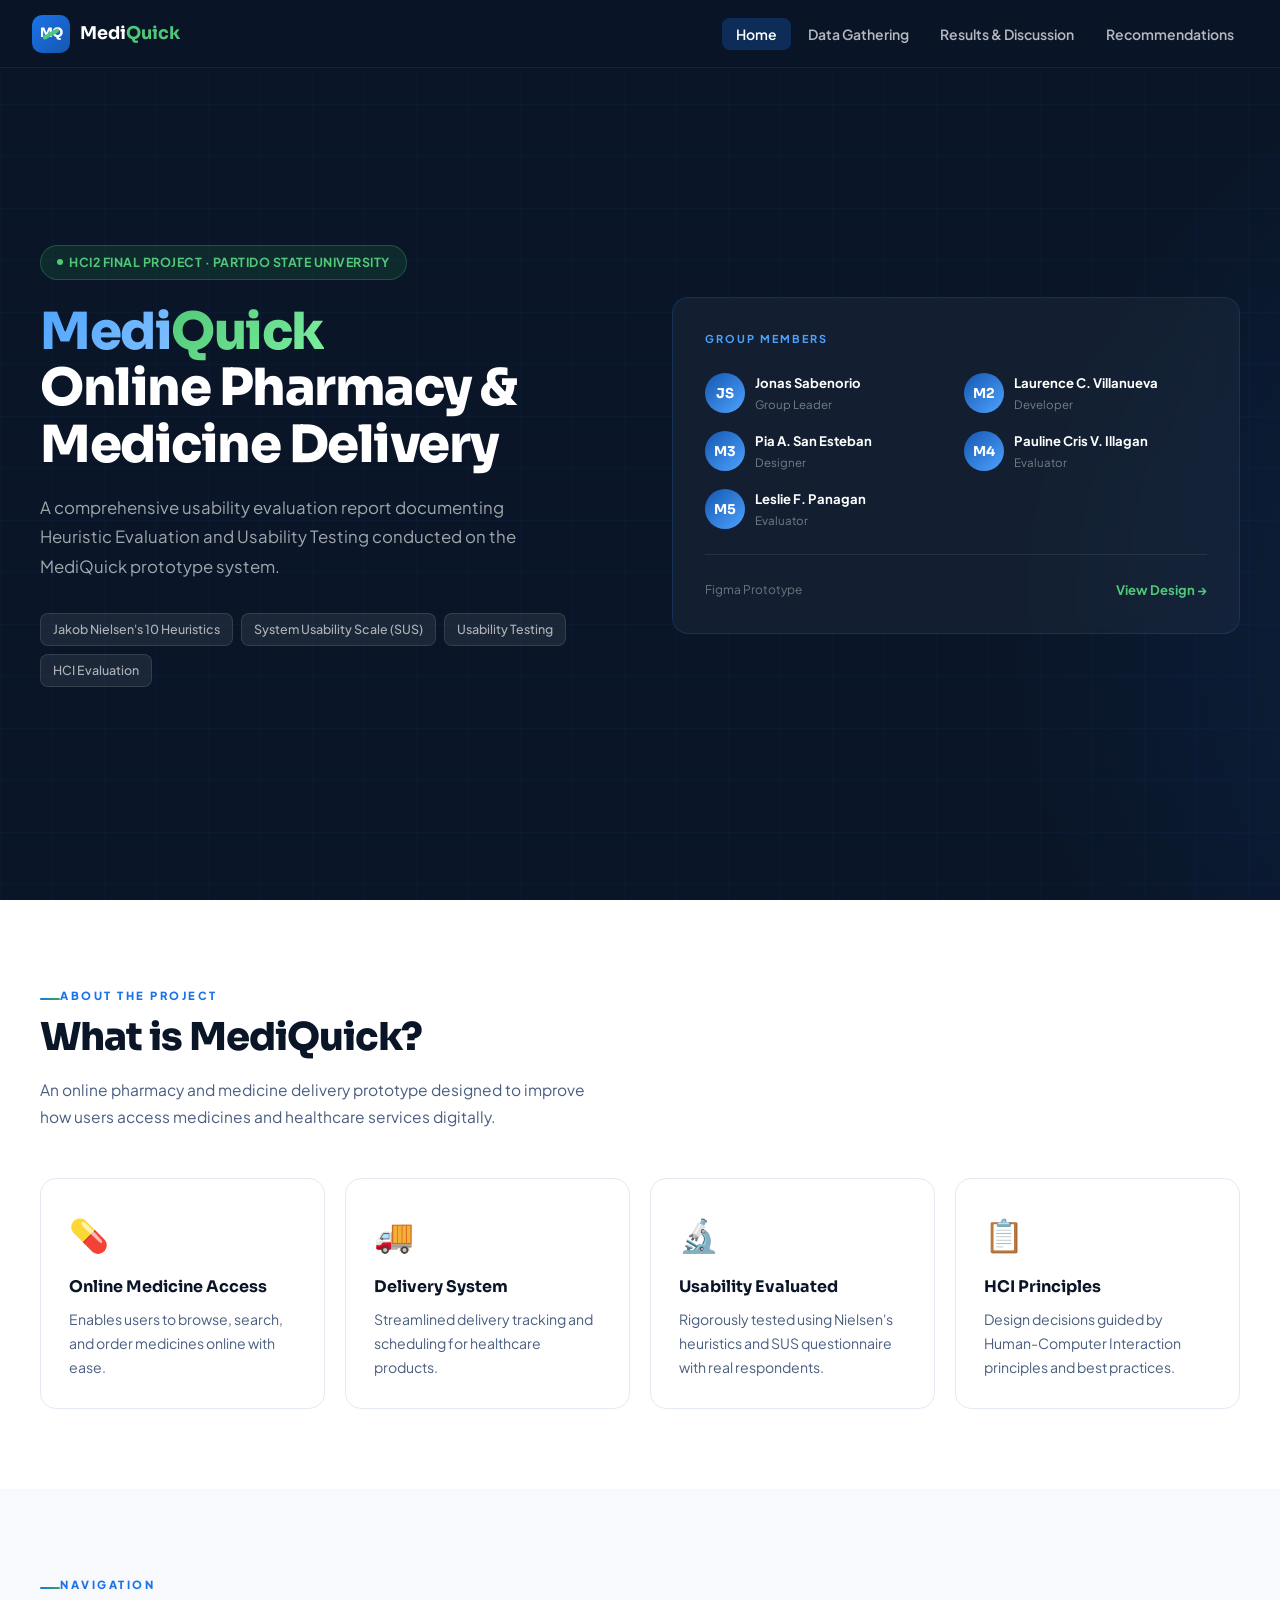
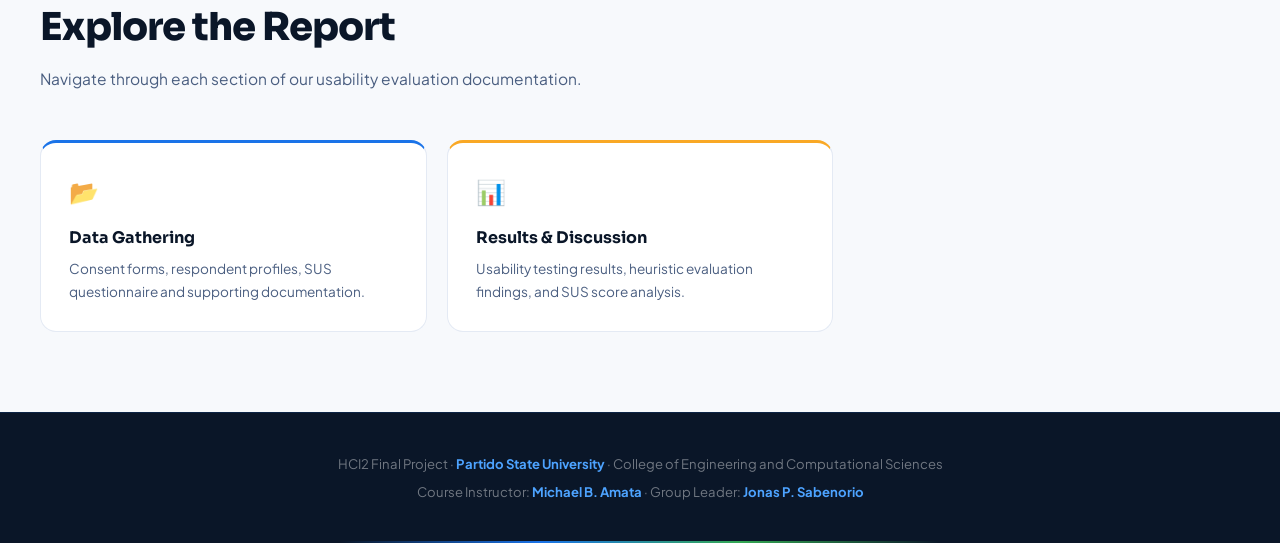
==== commit d1c38fc7: "adding names" ====
--- a/index.html
+++ b/index.html
@@ -61,28 +61,28 @@
         <div class="member-item">
           <div class="member-avatar">M2</div>
           <div class="member-info">
-            <div class="member-name">Member 2</div>
+            <div class="member-name">Laurence C. Villanueva</div>
             <div class="member-role">Developer</div>
           </div>
         </div>
         <div class="member-item">
           <div class="member-avatar">M3</div>
           <div class="member-info">
-            <div class="member-name">Member 3</div>
+            <div class="member-name">Pia A. San Esteban </div>
             <div class="member-role">Designer</div>
           </div>
         </div>
         <div class="member-item">
           <div class="member-avatar">M4</div>
           <div class="member-info">
-            <div class="member-name">Member 4</div>
+            <div class="member-name">Pauline Cris V. Illagan</div>
             <div class="member-role">Evaluator</div>
           </div>
         </div>
         <div class="member-item">
           <div class="member-avatar">M5</div>
           <div class="member-info">
-            <div class="member-name">Member 5</div>
+            <div class="member-name">Leslie F. Panagan </div>
             <div class="member-role">Evaluator</div>
           </div>
         </div>
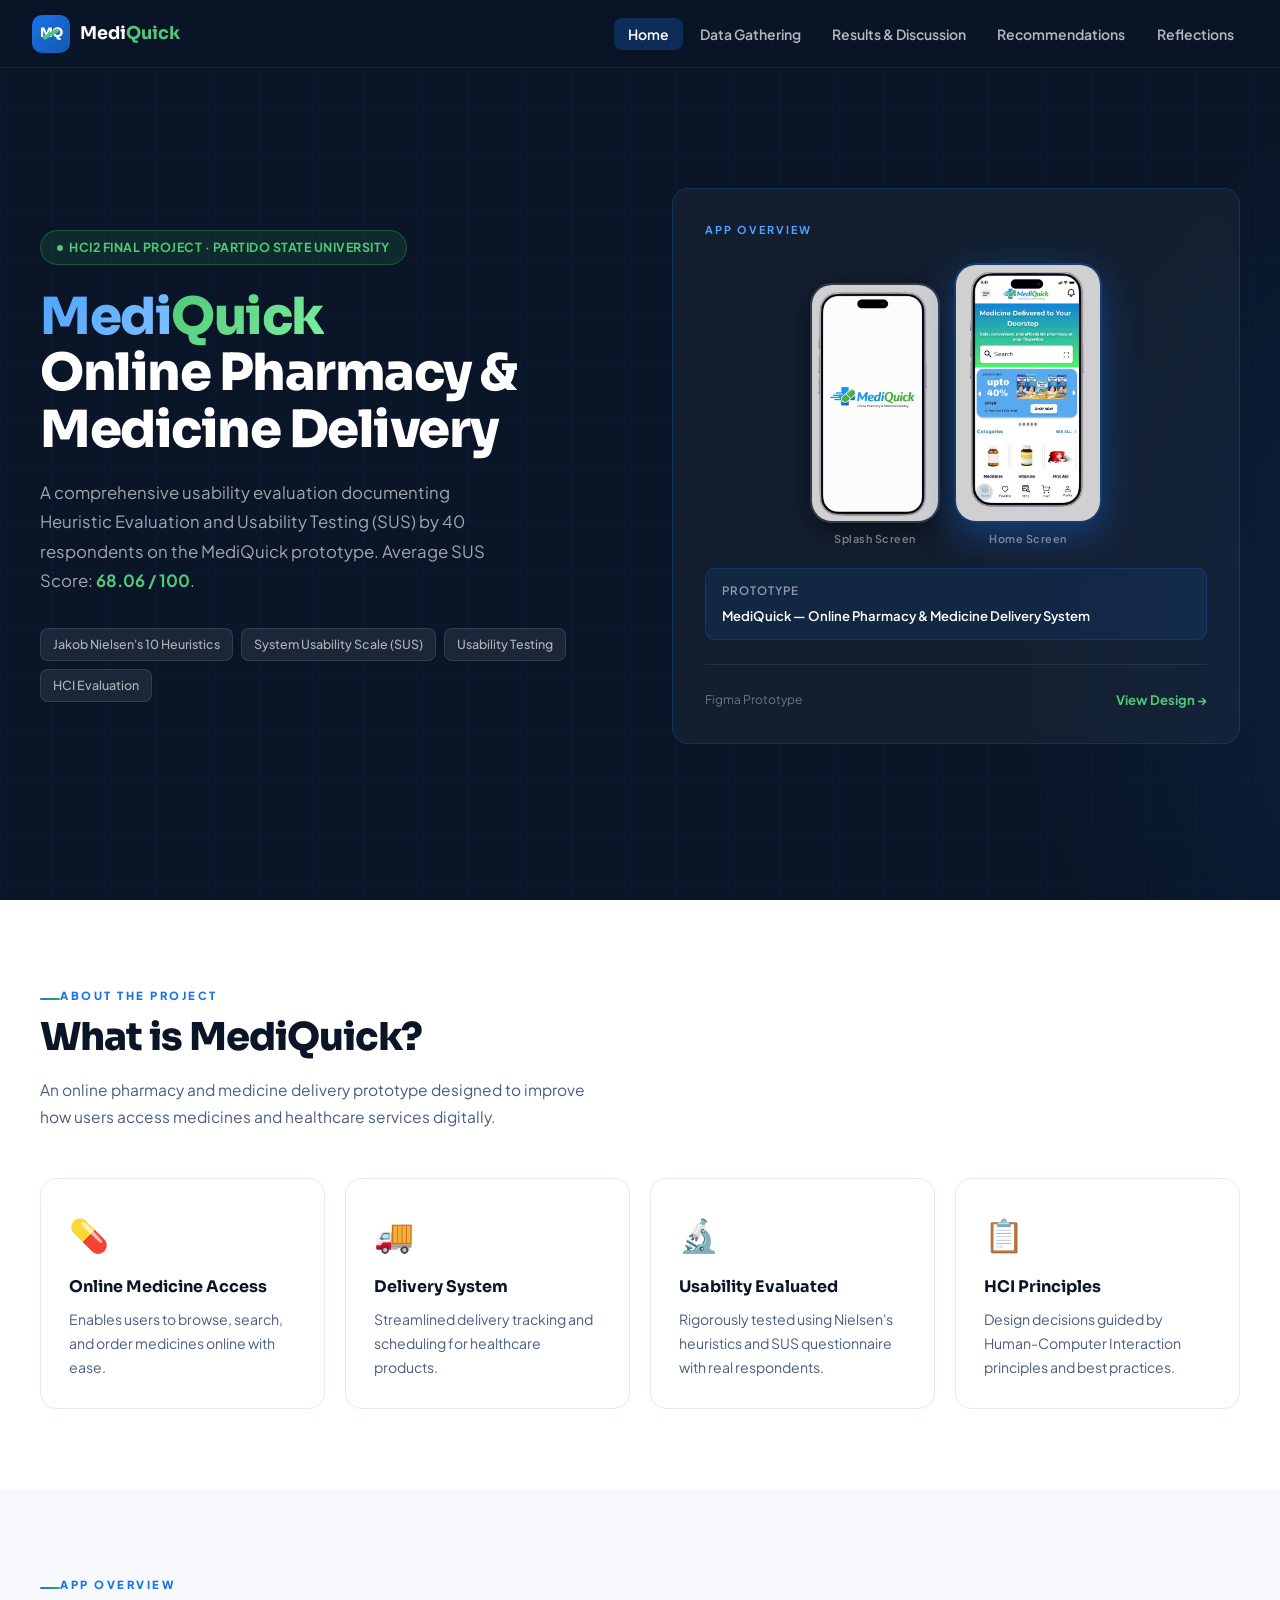
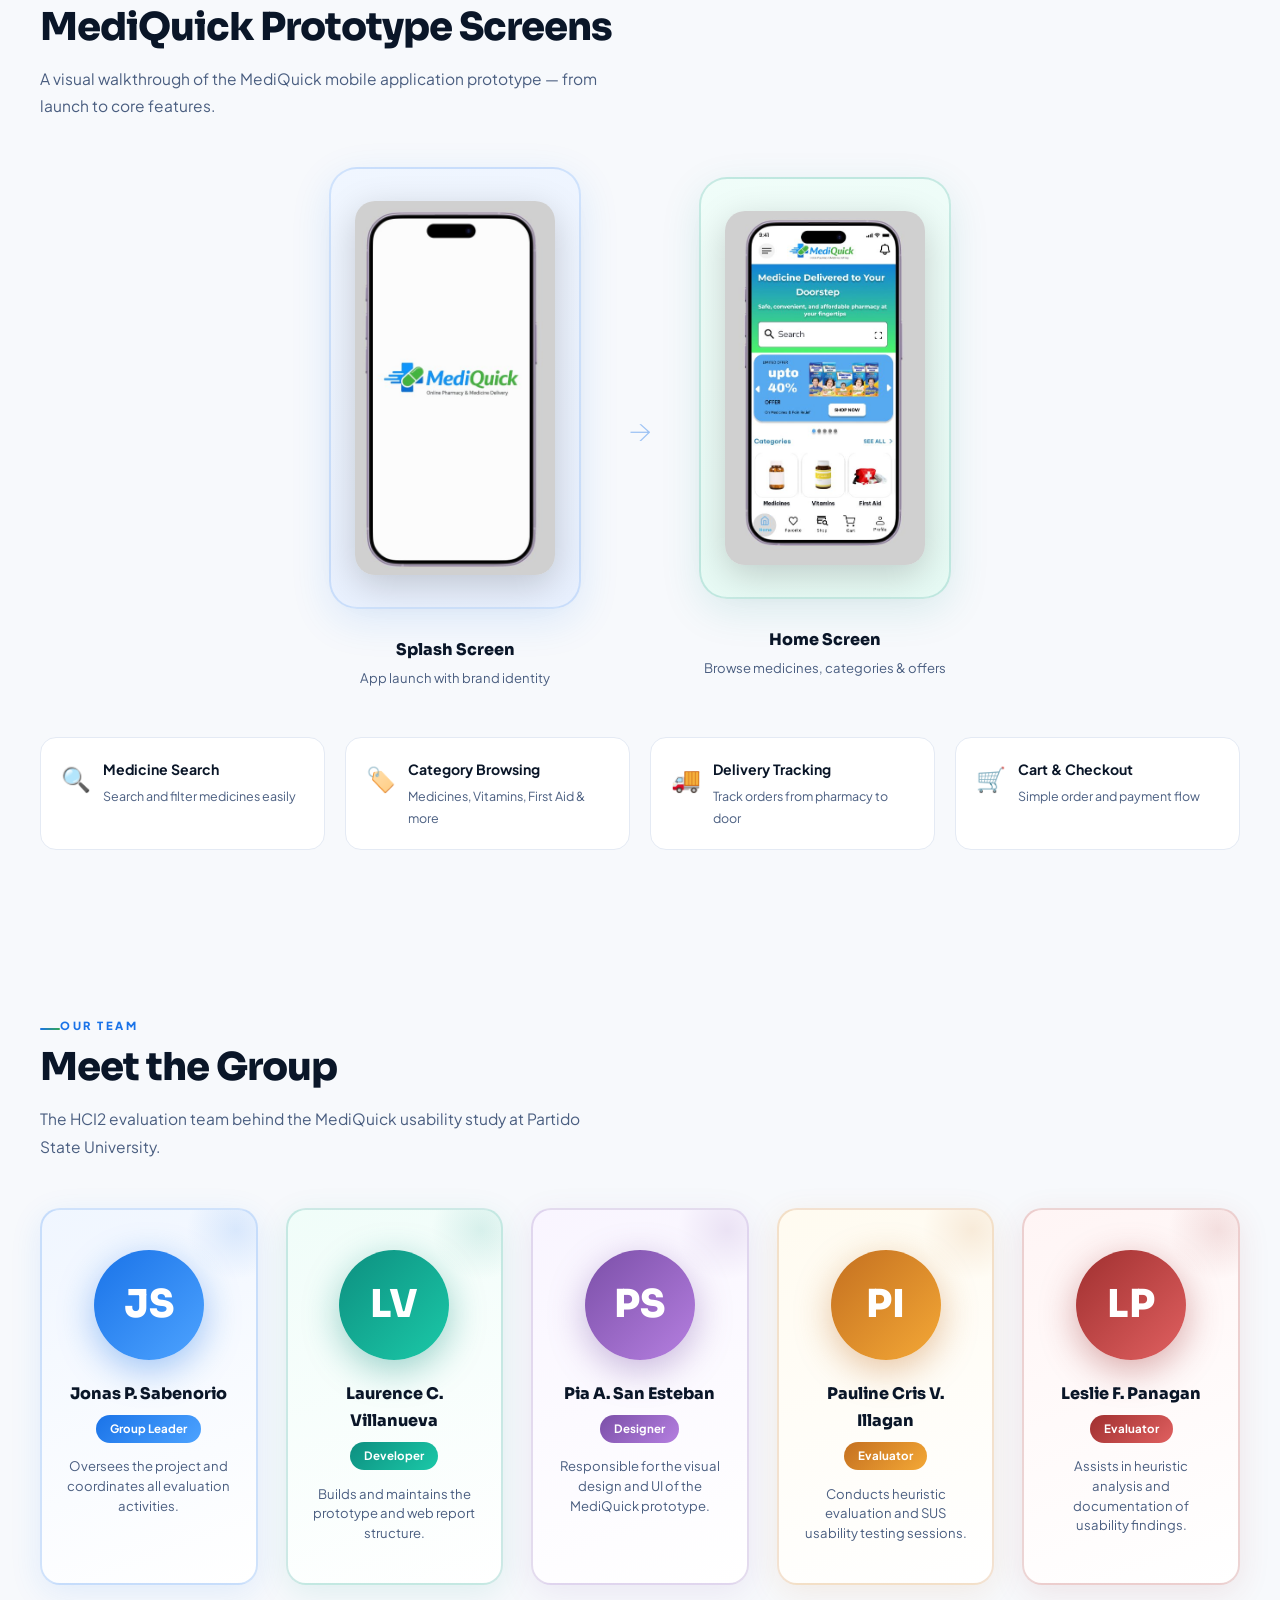
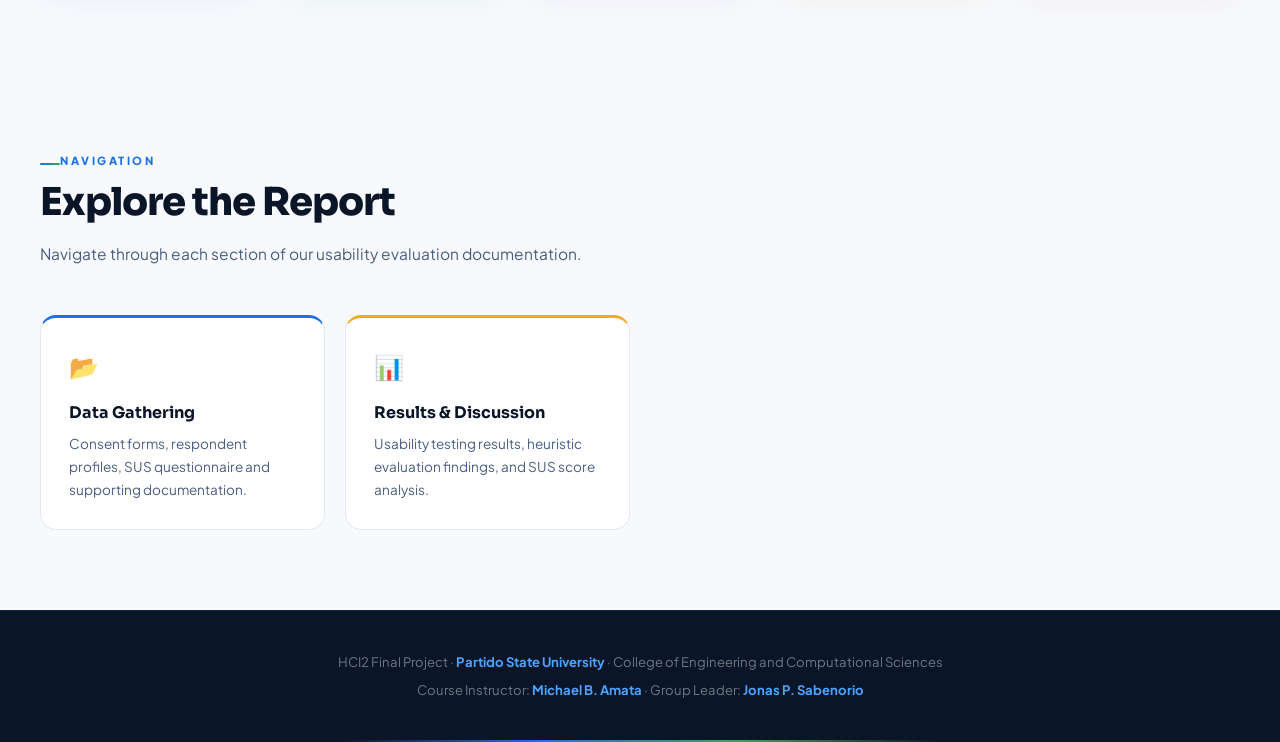
==== commit 7b02f7c9: "Added final pages and assets" ====
--- a/index.html
+++ b/index.html
@@ -6,6 +6,1011 @@
   <title>MediQuick — HCI2 Web Report</title>
   <link rel="stylesheet" href="assets/css/style.css" />
   <link rel="stylesheet" href="assets/css/animations.css" />
+<style>
+@import url('https://fonts.googleapis.com/css2?family=Plus+Jakarta+Sans:ital,wght@0,300;0,400;0,500;0,600;0,700;0,800;1,400&family=Sora:wght@600;700;800&display=swap');
+
+:root {
+  --blue:        #1A73E8;
+  --blue-dark:   #1557B0;
+  --blue-light:  #4DA3FF;
+  --blue-pale:   #EBF3FF;
+
+  --green:       #34A853;
+  --green-dark:  #1E7A38;
+  --green-light: #50C878;
+  --green-pale:  #E8F5EC;
+
+  --navy:        #0A1628;
+  --navy-mid:    #0E1F3D;
+  --navy-card:   #112244;
+  --white:       #FFFFFF;
+  --surface:     #F7F9FC;
+
+  --gray-50:     #F0F4FA;
+  --gray-100:    #E4EAF4;
+  --gray-200:    #C8D3E8;
+  --gray-400:    #7E93B8;
+  --gray-600:    #4A5E80;
+  --gray-800:    #1C2B45;
+
+  --accent-red:  #E53935;
+  --accent-gold: #F9A825;
+
+  --radius:      16px;
+  --radius-sm:   8px;
+  --shadow:      0 4px 24px rgba(26,115,232,0.10);
+  --shadow-lg:   0 12px 48px rgba(26,115,232,0.16);
+  --transition:  all 0.3s cubic-bezier(0.4, 0, 0.2, 1);
+}
+
+*, *::before, *::after { box-sizing: border-box; margin: 0; padding: 0; }
+html { scroll-behavior: smooth; }
+body { font-family: 'Plus Jakarta Sans', sans-serif; background: var(--surface); color: var(--gray-800); line-height: 1.7; font-size: 16px; overflow-x: hidden; }
+
+/* NAVBAR */
+.navbar { position: fixed; top: 0; left: 0; right: 0; z-index: 1000; background: rgba(10,22,40,0.97); backdrop-filter: blur(16px); -webkit-backdrop-filter: blur(16px); border-bottom: 1px solid rgba(26,115,232,0.18); padding: 0 2rem; height: 68px; display: flex; align-items: center; justify-content: space-between; }
+.nav-brand { display: flex; align-items: center; gap: 10px; text-decoration: none; }
+.nav-logo { width: 38px; height: 38px; background: linear-gradient(135deg, var(--blue), var(--blue-dark)); border-radius: 10px; display: flex; align-items: center; justify-content: center; font-family: 'Sora', sans-serif; font-weight: 800; font-size: 13px; color: white; letter-spacing: -0.5px; position: relative; overflow: hidden; }
+.nav-logo::after { content: ''; position: absolute; width: 18px; height: 4px; background: var(--green-light); border-radius: 2px; transform: rotate(-30deg); }
+.nav-title { font-family: 'Sora', sans-serif; font-weight: 700; font-size: 1.1rem; color: white; }
+.nav-title .green { color: var(--green-light); }
+.nav-links { display: flex; align-items: center; gap: 0.15rem; list-style: none; }
+.nav-links a { color: rgba(255,255,255,0.7); text-decoration: none; font-size: 0.875rem; font-weight: 600; padding: 0.45rem 0.9rem; border-radius: var(--radius-sm); transition: var(--transition); white-space: nowrap; }
+.nav-links a:hover { color: white; background: rgba(26,115,232,0.18); }
+.nav-links a.active { color: white; background: rgba(26,115,232,0.25); }
+.hamburger { display: none; flex-direction: column; gap: 5px; cursor: pointer; background: none; border: none; padding: 4px; }
+.hamburger span { display: block; width: 24px; height: 2px; background: white; border-radius: 2px; transition: var(--transition); }
+
+/* HERO */
+.hero { min-height: 100vh; background: var(--navy); position: relative; display: flex; align-items: center; overflow: hidden; padding: 8rem 2rem 6rem; }
+.hero-bg { position: absolute; inset: 0; background: radial-gradient(ellipse 55% 60% at 75% 35%, rgba(26,115,232,0.20) 0%, transparent 65%), radial-gradient(ellipse 40% 40% at 15% 75%, rgba(52,168,83,0.14) 0%, transparent 55%); }
+.hero-grid { position: absolute; inset: 0; background-image: linear-gradient(rgba(26,115,232,0.05) 1px, transparent 1px), linear-gradient(90deg, rgba(26,115,232,0.05) 1px, transparent 1px); background-size: 52px 52px; }
+.hero-container { position: relative; max-width: 1200px; margin: 0 auto; width: 100%; display: grid; grid-template-columns: 1fr 1fr; gap: 4rem; align-items: center; }
+.hero-badge { display: inline-flex; align-items: center; gap: 6px; background: rgba(52,168,83,0.14); border: 1px solid rgba(52,168,83,0.35); border-radius: 999px; padding: 6px 16px; font-size: 0.78rem; font-weight: 700; color: var(--green-light); letter-spacing: 0.5px; text-transform: uppercase; margin-bottom: 1.5rem; }
+.hero-badge::before { content: ''; width: 6px; height: 6px; background: var(--green-light); border-radius: 50%; animation: blink 2s ease-in-out infinite; }
+@keyframes blink { 0%, 100% { opacity: 1; } 50% { opacity: 0.3; } }
+.hero h1 { font-family: 'Sora', sans-serif; font-size: clamp(2.2rem, 4vw, 3.5rem); font-weight: 800; color: white; line-height: 1.1; letter-spacing: -1.5px; margin-bottom: 1.25rem; }
+.hero h1 .highlight-blue { background: linear-gradient(135deg, var(--blue-light), #81C1FF); -webkit-background-clip: text; -webkit-text-fill-color: transparent; background-clip: text; }
+.hero h1 .highlight-green { background: linear-gradient(135deg, var(--green-light), #7DEFA0); -webkit-background-clip: text; -webkit-text-fill-color: transparent; background-clip: text; }
+.hero-desc { color: rgba(255,255,255,0.62); font-size: 1.05rem; max-width: 480px; margin-bottom: 2rem; line-height: 1.75; }
+.hero-cta-row { display: flex; gap: 0.75rem; flex-wrap: wrap; margin-bottom: 2rem; }
+.btn-primary { display: inline-flex; align-items: center; gap: 8px; background: linear-gradient(135deg, var(--blue), var(--blue-dark)); color: white; padding: 0.7rem 1.5rem; border-radius: var(--radius-sm); font-weight: 700; font-size: 0.9rem; text-decoration: none; transition: var(--transition); box-shadow: 0 4px 16px rgba(26,115,232,0.35); }
+.btn-primary:hover { transform: translateY(-2px); box-shadow: 0 8px 24px rgba(26,115,232,0.45); }
+.btn-secondary { display: inline-flex; align-items: center; gap: 8px; background: rgba(255,255,255,0.07); border: 1px solid rgba(255,255,255,0.15); color: rgba(255,255,255,0.85); padding: 0.7rem 1.5rem; border-radius: var(--radius-sm); font-weight: 600; font-size: 0.9rem; text-decoration: none; transition: var(--transition); }
+.btn-secondary:hover { background: rgba(255,255,255,0.12); color: white; }
+.hero-tags { display: flex; flex-wrap: wrap; gap: 0.5rem; }
+.hero-tag { background: rgba(255,255,255,0.07); border: 1px solid rgba(255,255,255,0.11); border-radius: var(--radius-sm); padding: 5px 12px; font-size: 0.78rem; color: rgba(255,255,255,0.65); font-weight: 500; }
+
+/* Hero card */
+.hero-card { background: rgba(255,255,255,0.04); border: 1px solid rgba(26,115,232,0.22); border-radius: var(--radius); padding: 2rem; backdrop-filter: blur(10px); }
+.hero-card-label { font-size: 0.68rem; text-transform: uppercase; letter-spacing: 2px; color: var(--blue-light); font-weight: 700; margin-bottom: 1.5rem; }
+.member-grid { display: grid; grid-template-columns: 1fr 1fr; gap: 1rem; }
+.member-item { display: flex; align-items: center; gap: 10px; }
+.member-avatar { width: 40px; height: 40px; border-radius: 50%; background: linear-gradient(135deg, var(--blue-dark), var(--blue-light)); display: flex; align-items: center; justify-content: center; font-family: 'Sora', sans-serif; font-weight: 700; font-size: 0.85rem; color: white; flex-shrink: 0; }
+.member-avatar.green { background: linear-gradient(135deg, var(--green-dark), var(--green-light)); }
+.member-info { flex: 1; min-width: 0; }
+.member-name { font-size: 0.82rem; font-weight: 700; color: white; white-space: nowrap; overflow: hidden; text-overflow: ellipsis; }
+.member-role { font-size: 0.72rem; color: rgba(255,255,255,0.42); }
+.hero-prototype { margin-top: 1.5rem; padding-top: 1.5rem; border-top: 1px solid rgba(255,255,255,0.08); display: flex; align-items: center; justify-content: space-between; }
+.proto-label { font-size: 0.75rem; color: rgba(255,255,255,0.38); }
+.proto-link { display: flex; align-items: center; gap: 5px; color: var(--green-light); font-size: 0.82rem; font-weight: 700; text-decoration: none; transition: var(--transition); }
+.proto-link:hover { opacity: 0.8; }
+
+/* SECTIONS */
+.section { padding: 5rem 2rem; }
+.section-alt { background: white; }
+.container { max-width: 1200px; margin: 0 auto; }
+.section-eyebrow { font-size: 0.7rem; text-transform: uppercase; letter-spacing: 2.5px; font-weight: 800; color: var(--blue); margin-bottom: 0.65rem; display: flex; align-items: center; gap: 8px; }
+.section-eyebrow::before { content: ''; display: inline-block; width: 20px; height: 2px; background: linear-gradient(90deg, var(--blue), var(--green)); border-radius: 2px; }
+.section-title { font-family: 'Sora', sans-serif; font-size: clamp(1.8rem, 3vw, 2.6rem); font-weight: 800; color: var(--navy); letter-spacing: -1px; line-height: 1.15; margin-bottom: 1rem; }
+.section-desc { color: var(--gray-600); max-width: 560px; margin-bottom: 3rem; font-size: 0.97rem; line-height: 1.75; }
+
+/* CARDS */
+.card { background: white; border: 1px solid var(--gray-100); border-radius: var(--radius); padding: 1.75rem; transition: var(--transition); }
+.card:hover { box-shadow: var(--shadow); border-color: rgba(26,115,232,0.2); transform: translateY(-2px); }
+
+/* TABS */
+.tab-nav { display: flex; gap: 0.5rem; margin-bottom: 2.5rem; border-bottom: 2px solid var(--gray-100); overflow-x: auto; }
+.tab-btn { padding: 0.75rem 1.25rem; border: none; background: none; font-family: 'Plus Jakarta Sans', sans-serif; font-size: 0.88rem; font-weight: 700; color: var(--gray-400); cursor: pointer; border-bottom: 2px solid transparent; margin-bottom: -2px; transition: var(--transition); white-space: nowrap; }
+.tab-btn.active { color: var(--blue); border-bottom-color: var(--blue); }
+.tab-panel { display: none; }
+.tab-panel.active { display: block; }
+
+/* CONSENT */
+.consent-box { background: var(--navy); border-radius: var(--radius); padding: 2.5rem; color: white; position: relative; overflow: hidden; }
+.consent-box::before { content: ''; position: absolute; top: -40px; right: -40px; width: 220px; height: 220px; background: radial-gradient(circle, rgba(26,115,232,0.18), transparent 70%); }
+.consent-box::after { content: ''; position: absolute; bottom: -40px; left: -40px; width: 180px; height: 180px; background: radial-gradient(circle, rgba(52,168,83,0.12), transparent 70%); }
+.consent-header { display: flex; align-items: flex-start; gap: 1rem; margin-bottom: 2rem; position: relative; z-index: 1; }
+.consent-icon { width: 48px; height: 48px; background: rgba(26,115,232,0.2); border: 1px solid rgba(26,115,232,0.4); border-radius: var(--radius-sm); display: flex; align-items: center; justify-content: center; font-size: 1.5rem; flex-shrink: 0; }
+.consent-title { font-family: 'Sora', sans-serif; font-size: 1.3rem; font-weight: 700; margin-bottom: 0.25rem; }
+.consent-subtitle { font-size: 0.85rem; color: rgba(255,255,255,0.45); }
+.consent-section { margin-bottom: 1.25rem; position: relative; z-index: 1; }
+.consent-section-title { font-weight: 700; font-size: 0.78rem; text-transform: uppercase; letter-spacing: 1px; color: var(--blue-light); margin-bottom: 0.5rem; }
+.consent-section p { font-size: 0.9rem; color: rgba(255,255,255,0.72); line-height: 1.7; }
+.consent-fields { display: grid; grid-template-columns: 1fr 1fr; gap: 1rem; margin-top: 1.5rem; padding-top: 1.5rem; border-top: 1px solid rgba(255,255,255,0.1); position: relative; z-index: 1; }
+.consent-field label { display: block; font-size: 0.78rem; font-weight: 700; color: rgba(255,255,255,0.45); margin-bottom: 0.4rem; text-transform: uppercase; letter-spacing: 0.5px; }
+.consent-field .field-line { height: 1px; background: rgba(255,255,255,0.22); width: 100%; }
+
+/* SUS TABLE */
+.sus-table { width: 100%; border-collapse: collapse; margin-top: 1.5rem; font-size: 0.9rem; }
+.sus-table thead tr { background: var(--navy); color: white; }
+.sus-table th { padding: 0.9rem 1rem; font-family: 'Sora', sans-serif; font-size: 0.78rem; font-weight: 700; text-align: center; }
+.sus-table th:first-child { text-align: left; }
+.sus-table td { padding: 0.9rem 1rem; border-bottom: 1px solid var(--gray-50); vertical-align: middle; text-align: center; }
+.sus-table td:first-child { text-align: left; color: var(--gray-800); font-weight: 500; width: 50%; }
+.sus-table tr:hover td { background: var(--gray-50); }
+.radio-circle { width: 18px; height: 18px; border: 2px solid var(--gray-200); border-radius: 50%; margin: 0 auto; }
+
+/* PROFILE */
+.profile-grid { display: grid; grid-template-columns: repeat(auto-fit, minmax(180px, 1fr)); gap: 1.25rem; }
+.profile-stat { background: linear-gradient(135deg, var(--blue-pale), white); border: 1px solid var(--gray-100); border-radius: var(--radius-sm); padding: 1.5rem; text-align: center; }
+.profile-stat-num { font-family: 'Sora', sans-serif; font-size: 2.2rem; font-weight: 800; color: var(--blue); line-height: 1; margin-bottom: 0.4rem; }
+.profile-stat-label { font-size: 0.82rem; color: var(--gray-600); font-weight: 600; }
+
+/* HEURISTIC CARDS */
+.heuristic-grid { display: grid; grid-template-columns: repeat(auto-fit, minmax(300px, 1fr)); gap: 1.25rem; }
+.heuristic-card { background: white; border: 1px solid var(--gray-100); border-radius: var(--radius); padding: 1.5rem; position: relative; overflow: hidden; transition: var(--transition); }
+.heuristic-card:hover { border-color: var(--blue); box-shadow: var(--shadow); transform: translateY(-2px); }
+.heuristic-card::before { content: ''; position: absolute; top: 0; left: 0; right: 0; height: 3px; background: linear-gradient(90deg, var(--blue), var(--green)); opacity: 0; transition: opacity 0.3s; }
+.heuristic-card:hover::before { opacity: 1; }
+.heuristic-num { font-family: 'Sora', sans-serif; font-size: 3rem; font-weight: 800; color: rgba(26,115,232,0.08); position: absolute; top: 0.5rem; right: 1rem; line-height: 1; }
+.severity-badge { display: inline-block; padding: 3px 10px; border-radius: 999px; font-size: 0.72rem; font-weight: 700; text-transform: uppercase; letter-spacing: 0.5px; margin-bottom: 0.75rem; }
+.severity-high { background: #FFEBEE; color: var(--accent-red); }
+.severity-medium { background: #FFF8E1; color: #E65100; }
+.severity-low { background: var(--green-pale); color: var(--green-dark); }
+.heuristic-title { font-family: 'Sora', sans-serif; font-size: 0.95rem; font-weight: 700; color: var(--navy); margin-bottom: 0.5rem; }
+.heuristic-desc { font-size: 0.85rem; color: var(--gray-600); margin-bottom: 1rem; line-height: 1.65; }
+.heuristic-rec { background: var(--gray-50); border-left: 3px solid var(--blue); padding: 0.75rem 1rem; border-radius: 0 var(--radius-sm) var(--radius-sm) 0; font-size: 0.82rem; color: var(--gray-800); }
+.heuristic-rec strong { display: block; font-size: 0.72rem; text-transform: uppercase; letter-spacing: 0.5px; color: var(--blue); margin-bottom: 0.25rem; }
+
+/* SCORE DISPLAY */
+.score-display { background: var(--navy); border-radius: var(--radius); padding: 2.5rem; display: flex; align-items: center; gap: 3rem; flex-wrap: wrap; margin-bottom: 2rem; position: relative; overflow: hidden; }
+.score-display::before { content: ''; position: absolute; inset: 0; background: radial-gradient(ellipse 50% 60% at 80% 50%, rgba(26,115,232,0.15) 0%, transparent 60%), radial-gradient(ellipse 30% 40% at 10% 80%, rgba(52,168,83,0.10) 0%, transparent 50%); }
+.score-circle { width: 140px; height: 140px; border-radius: 50%; background: conic-gradient(var(--blue-light) 0% 77.5%, rgba(255,255,255,0.08) 77.5% 100%); display: flex; align-items: center; justify-content: center; position: relative; flex-shrink: 0; z-index: 1; }
+.score-circle::after { content: ''; width: 110px; height: 110px; background: var(--navy); border-radius: 50%; position: absolute; }
+.score-value { position: relative; z-index: 1; text-align: center; }
+.score-num { font-family: 'Sora', sans-serif; font-size: 2rem; font-weight: 800; color: white; line-height: 1; }
+.score-unit { font-size: 0.7rem; color: rgba(255,255,255,0.45); }
+.score-info { flex: 1; position: relative; z-index: 1; }
+.score-grade { font-family: 'Sora', sans-serif; font-size: 1.6rem; font-weight: 800; color: var(--green-light); margin-bottom: 0.5rem; }
+.score-detail { color: rgba(255,255,255,0.58); font-size: 0.9rem; margin-bottom: 1rem; line-height: 1.6; }
+.score-breakdown { display: flex; gap: 1.5rem; flex-wrap: wrap; }
+.score-item { text-align: center; }
+.score-item-val { font-family: 'Sora', sans-serif; font-size: 1.3rem; font-weight: 700; color: white; }
+.score-item-label { font-size: 0.72rem; color: rgba(255,255,255,0.38); }
+
+/* SUS BAR */
+.sus-bar-wrap { margin-bottom: 2.5rem; }
+.sus-bar-item { margin-bottom: 1.1rem; }
+.sus-bar-label { display: flex; justify-content: space-between; font-size: 0.82rem; font-weight: 600; color: var(--gray-800); margin-bottom: 0.35rem; }
+.sus-bar-label span { color: var(--gray-400); font-weight: 400; }
+.sus-bar-track { height: 8px; background: var(--gray-100); border-radius: 99px; overflow: hidden; }
+.sus-bar-fill { height: 100%; border-radius: 99px; background: linear-gradient(90deg, var(--blue-dark), var(--blue-light)); transition: width 1.2s cubic-bezier(0.4,0,0.2,1); width: 0; }
+.sus-bar-fill.animated { width: var(--target-width); }
+
+/* ISSUE LIST */
+.issue-list { list-style: none; }
+.issue-item { display: flex; gap: 1rem; padding: 1.25rem; border-radius: var(--radius-sm); border: 1px solid var(--gray-100); background: white; margin-bottom: 0.75rem; transition: var(--transition); }
+.issue-item:hover { box-shadow: var(--shadow); border-color: rgba(26,115,232,0.2); }
+.issue-num { width: 32px; height: 32px; background: var(--navy); color: white; border-radius: 50%; display: flex; align-items: center; justify-content: center; font-family: 'Sora', sans-serif; font-size: 0.78rem; font-weight: 700; flex-shrink: 0; }
+.issue-body { flex: 1; }
+.issue-title { font-weight: 700; color: var(--navy); font-size: 0.92rem; margin-bottom: 0.25rem; }
+.issue-desc { font-size: 0.85rem; color: var(--gray-600); line-height: 1.6; }
+.issue-heuristic { display: inline-block; margin-top: 0.4rem; font-size: 0.72rem; font-weight: 700; color: var(--blue-dark); background: var(--blue-pale); padding: 2px 8px; border-radius: 4px; }
+
+.callout { background: linear-gradient(135deg, var(--navy), var(--navy-card)); border-left: 4px solid var(--blue-light); border-radius: 0 var(--radius-sm) var(--radius-sm) 0; padding: 1.25rem 1.5rem; color: rgba(255,255,255,0.82); font-size: 0.9rem; margin: 1.5rem 0; font-style: italic; }
+.prose { color: var(--gray-800); line-height: 1.85; font-size: 0.95rem; }
+.prose p { margin-bottom: 1.1rem; }
+.prose strong { color: var(--navy); }
+.two-col { display: grid; grid-template-columns: 1fr 1fr; gap: 2rem; }
+
+/* RECOMMENDATIONS */
+.rec-grid { display: grid; grid-template-columns: repeat(auto-fit, minmax(260px, 1fr)); gap: 1.25rem; }
+.rec-card { background: white; border: 1px solid var(--gray-100); border-radius: var(--radius); padding: 1.5rem; border-top: 3px solid var(--blue); transition: var(--transition); }
+.rec-card:nth-child(even) { border-top-color: var(--green); }
+.rec-card:hover { box-shadow: var(--shadow); transform: translateY(-2px); }
+.rec-icon { font-size: 1.75rem; margin-bottom: 0.75rem; }
+.rec-title { font-family: 'Sora', sans-serif; font-size: 0.95rem; font-weight: 700; color: var(--navy); margin-bottom: 0.5rem; }
+.rec-desc { font-size: 0.85rem; color: var(--gray-600); line-height: 1.65; }
+
+/* TIMELINE */
+.timeline { position: relative; padding-left: 2rem; }
+.timeline::before { content: ''; position: absolute; left: 0; top: 0; bottom: 0; width: 2px; background: linear-gradient(to bottom, var(--blue), var(--green), rgba(52,168,83,0.1)); }
+.timeline-item { position: relative; margin-bottom: 2rem; padding-left: 1.5rem; }
+.timeline-dot { position: absolute; left: -2.45rem; top: 0.35rem; width: 14px; height: 14px; border-radius: 50%; border: 2px solid var(--blue); background: white; }
+.timeline-dot.filled { background: var(--blue); }
+.timeline-label { font-size: 0.72rem; text-transform: uppercase; letter-spacing: 1px; font-weight: 700; margin-bottom: 0.4rem; }
+.label-immediate { color: var(--accent-red); }
+.label-short { color: var(--accent-gold); }
+.label-long { color: var(--green); }
+.timeline-card { background: white; border: 1px solid var(--gray-100); border-radius: var(--radius); padding: 1.25rem 1.5rem; transition: var(--transition); }
+.timeline-card:hover { box-shadow: var(--shadow); border-color: rgba(26,115,232,0.2); }
+.timeline-title { font-family: 'Sora', sans-serif; font-size: 0.95rem; font-weight: 700; color: var(--navy); margin-bottom: 0.4rem; }
+.timeline-desc { font-size: 0.87rem; color: var(--gray-600); line-height: 1.65; }
+
+/* DESIGN CARDS */
+.design-grid { display: grid; grid-template-columns: repeat(auto-fit, minmax(280px, 1fr)); gap: 1.25rem; }
+.design-card { background: white; border: 1px solid var(--gray-100); border-radius: var(--radius); overflow: hidden; transition: var(--transition); }
+.design-card:hover { box-shadow: var(--shadow); transform: translateY(-2px); }
+.design-card-header { background: var(--navy); padding: 1.25rem 1.5rem; display: flex; align-items: center; gap: 0.75rem; }
+.design-card-icon { width: 40px; height: 40px; background: rgba(26,115,232,0.15); border: 1px solid rgba(26,115,232,0.3); border-radius: var(--radius-sm); display: flex; align-items: center; justify-content: center; font-size: 1.2rem; }
+.design-card-title { font-family: 'Sora', sans-serif; font-weight: 700; color: white; font-size: 0.92rem; }
+.design-card-body { padding: 1.25rem 1.5rem; }
+.design-card-body p { font-size: 0.87rem; color: var(--gray-600); margin-bottom: 0.75rem; line-height: 1.65; }
+.before-after { display: grid; grid-template-columns: 1fr 1fr; gap: 0.5rem; margin-top: 0.75rem; }
+.ba-box { border-radius: var(--radius-sm); padding: 0.65rem 0.75rem; font-size: 0.78rem; }
+.ba-before { background: #FFEBEE; border: 1px solid #FFCDD2; color: #B71C1C; }
+.ba-after { background: var(--green-pale); border: 1px solid #A5D6A7; color: var(--green-dark); }
+.ba-label { font-weight: 700; font-size: 0.68rem; text-transform: uppercase; letter-spacing: 0.5px; margin-bottom: 0.25rem; opacity: 0.7; }
+
+/* SUMMARY TABLE */
+.summary-table { width: 100%; border-collapse: collapse; font-size: 0.88rem; }
+.summary-table th { background: var(--navy); color: white; padding: 0.85rem 1rem; text-align: left; font-family: 'Sora', sans-serif; font-size: 0.78rem; font-weight: 700; }
+.summary-table td { padding: 0.85rem 1rem; border-bottom: 1px solid var(--gray-50); vertical-align: top; color: var(--gray-800); }
+.summary-table tr:hover td { background: var(--gray-50); }
+.priority-dot { display: inline-block; width: 8px; height: 8px; border-radius: 50%; margin-right: 6px; }
+.dot-high { background: var(--accent-red); }
+.dot-medium { background: var(--accent-gold); }
+.dot-low { background: var(--green); }
+
+/* DOC CARDS */
+.doc-card { background: white; border: 1px solid var(--gray-100); border-radius: var(--radius); padding: 1.5rem; display: flex; align-items: center; gap: 1rem; margin-bottom: 0.75rem; transition: var(--transition); text-decoration: none; color: inherit; }
+.doc-card:hover { box-shadow: var(--shadow); border-color: rgba(26,115,232,0.2); }
+.doc-icon { width: 46px; height: 46px; background: var(--blue-pale); border-radius: var(--radius-sm); display: flex; align-items: center; justify-content: center; font-size: 1.4rem; flex-shrink: 0; }
+.doc-title { font-weight: 700; font-size: 0.9rem; color: var(--navy); }
+.doc-meta { font-size: 0.78rem; color: var(--gray-400); margin-top: 2px; }
+
+/* PHOTO GRID */
+.photo-grid { display: grid; grid-template-columns: repeat(auto-fill, minmax(180px, 1fr)); gap: 1rem; }
+.photo-placeholder { aspect-ratio: 4/3; background: var(--gray-50); border-radius: var(--radius-sm); border: 2px dashed var(--gray-200); display: flex; flex-direction: column; align-items: center; justify-content: center; color: var(--gray-400); font-size: 0.78rem; gap: 0.5rem; }
+.photo-placeholder .ph-icon { font-size: 1.5rem; }
+
+/* PAGE HERO */
+.page-hero { background: var(--navy); padding: 7rem 2rem 3.5rem; position: relative; overflow: hidden; }
+.page-hero-inner { position: relative; z-index: 1; max-width: 1200px; margin: 0 auto; }
+.breadcrumb { display: flex; align-items: center; gap: 0.5rem; font-size: 0.82rem; color: rgba(255,255,255,0.35); margin-bottom: 1.25rem; }
+.breadcrumb a { color: var(--blue-light); text-decoration: none; }
+.page-hero h1 { font-family: 'Sora', sans-serif; font-size: clamp(2rem, 4vw, 3rem); font-weight: 800; color: white; letter-spacing: -1px; margin-bottom: 0.75rem; }
+.page-hero p { color: rgba(255,255,255,0.52); max-width: 540px; font-size: 1rem; }
+
+/* OPEN ENDED */
+.open-ended-list { list-style: none; }
+.open-ended-list li { background: var(--gray-50); border-radius: var(--radius-sm); padding: 1rem 1.25rem; margin-bottom: 0.75rem; font-weight: 600; color: var(--gray-800); border-left: 3px solid var(--blue); font-size: 0.9rem; }
+
+/* FOOTER */
+footer { background: var(--navy); color: rgba(255,255,255,0.42); text-align: center; padding: 2.5rem 2rem; font-size: 0.82rem; border-top: 1px solid rgba(26,115,232,0.15); position: relative; overflow: hidden; }
+footer::before { content: ''; position: absolute; bottom: 0; left: 50%; transform: translateX(-50%); width: 600px; height: 2px; background: linear-gradient(90deg, transparent, var(--blue), var(--green), transparent); }
+footer strong { color: var(--blue-light); }
+footer .green { color: var(--green-light); }
+
+/* DIVIDER */
+.divider { height: 1px; background: linear-gradient(90deg, transparent, var(--gray-100), transparent); margin: 3rem 0; }
+
+/* ANIMATIONS */
+.fade-up { opacity: 0; transform: translateY(24px); transition: opacity 0.6s ease, transform 0.6s ease; }
+.fade-up.visible { opacity: 1; transform: translateY(0); }
+.anim-fade-up { opacity: 0; transform: translateY(28px); transition: opacity 0.55s ease, transform 0.55s ease; }
+.anim-fade-down { opacity: 0; transform: translateY(-20px); transition: opacity 0.55s ease, transform 0.55s ease; }
+.anim-fade-in { opacity: 0; transition: opacity 0.6s ease; }
+.anim-scale-in { opacity: 0; transform: scale(0.94); transition: opacity 0.5s ease, transform 0.5s cubic-bezier(0.34,1.56,0.64,1); }
+.anim-slide-left { opacity: 0; transform: translateX(-24px); transition: opacity 0.55s ease, transform 0.55s ease; }
+.anim-slide-right { opacity: 0; transform: translateX(24px); transition: opacity 0.55s ease, transform 0.55s ease; }
+.anim-flip-in { opacity: 0; transform: perspective(600px) rotateX(12deg); transition: opacity 0.5s ease, transform 0.5s ease; }
+.anim-fade-up.is-visible, .anim-fade-down.is-visible, .anim-fade-in.is-visible, .anim-scale-in.is-visible, .anim-slide-left.is-visible, .anim-slide-right.is-visible, .anim-flip-in.is-visible { opacity: 1; transform: none; }
+.ripple-container { position: relative; overflow: hidden; }
+.ripple-wave { position: absolute; border-radius: 50%; background: rgba(26,115,232,0.18); transform: scale(0); animation: ripple 0.6s ease-out; pointer-events: none; }
+@keyframes ripple { to { transform: scale(2.5); opacity: 0; } }
+
+/* RESPONSIVE */
+@media (max-width: 768px) {
+  .nav-links { display: none; }
+  .nav-links.open { display: flex; flex-direction: column; position: absolute; top: 68px; left: 0; right: 0; background: var(--navy-mid); padding: 1rem; border-bottom: 1px solid rgba(26,115,232,0.18); }
+  .hamburger { display: flex; }
+  .hero-container { grid-template-columns: 1fr; gap: 2rem; }
+  .hero-card { display: none; }
+  .member-grid { grid-template-columns: 1fr; }
+  .consent-fields { grid-template-columns: 1fr; }
+  .score-display { flex-direction: column; gap: 1.5rem; }
+  .two-col { grid-template-columns: 1fr; }
+  .before-after { grid-template-columns: 1fr; }
+}
+
+/* ============================================================
+   MEDIQUICK — animations.css
+   Add <link rel="stylesheet" href="assets/css/animations.css">
+   (or ../assets/css/animations.css from /pages/) AFTER style.css
+   ============================================================ */
+
+/* ── 1. KEYFRAME LIBRARY ────────────────────────────────────── */
+
+@keyframes fadeUp {
+  from { opacity: 0; transform: translateY(32px); }
+  to   { opacity: 1; transform: translateY(0); }
+}
+
+@keyframes fadeDown {
+  from { opacity: 0; transform: translateY(-24px); }
+  to   { opacity: 1; transform: translateY(0); }
+}
+
+@keyframes fadeIn {
+  from { opacity: 0; }
+  to   { opacity: 1; }
+}
+
+@keyframes scaleIn {
+  from { opacity: 0; transform: scale(0.88); }
+  to   { opacity: 1; transform: scale(1); }
+}
+
+@keyframes slideInLeft {
+  from { opacity: 0; transform: translateX(-40px); }
+  to   { opacity: 1; transform: translateX(0); }
+}
+
+@keyframes slideInRight {
+  from { opacity: 0; transform: translateX(40px); }
+  to   { opacity: 1; transform: translateX(0); }
+}
+
+@keyframes floatY {
+  0%, 100% { transform: translateY(0); }
+  50%       { transform: translateY(-10px); }
+}
+
+@keyframes pulseGlow {
+  0%, 100% { box-shadow: 0 0 0 0 rgba(10,155,138,0); }
+  50%       { box-shadow: 0 0 0 10px rgba(10,155,138,0.15); }
+}
+
+@keyframes spinSlow {
+  from { transform: rotate(0deg); }
+  to   { transform: rotate(360deg); }
+}
+
+@keyframes blink {
+  0%, 100% { opacity: 1; }
+  50%       { opacity: 0.25; }
+}
+
+@keyframes shimmer {
+  0%   { background-position: -400px 0; }
+  100% { background-position: 400px 0; }
+}
+
+@keyframes borderPulse {
+  0%, 100% { border-color: rgba(10,155,138,0.2); }
+  50%       { border-color: rgba(10,155,138,0.6); }
+}
+
+@keyframes countUp {
+  from { opacity: 0; transform: translateY(12px); }
+  to   { opacity: 1; transform: translateY(0); }
+}
+
+@keyframes dashDraw {
+  from { stroke-dashoffset: 1000; }
+  to   { stroke-dashoffset: 0; }
+}
+
+@keyframes navSlideDown {
+  from { opacity: 0; transform: translateY(-100%); }
+  to   { opacity: 1; transform: translateY(0); }
+}
+
+@keyframes ripple {
+  0%   { transform: scale(0); opacity: 0.5; }
+  100% { transform: scale(3); opacity: 0; }
+}
+
+@keyframes progressFill {
+  from { width: 0%; }
+  to   { width: var(--target-width, 100%); }
+}
+
+@keyframes tabIndicatorSlide {
+  from { opacity: 0; transform: scaleX(0); }
+  to   { opacity: 1; transform: scaleX(1); }
+}
+
+@keyframes heroTextReveal {
+  from { opacity: 0; transform: translateY(20px) skewY(1deg); }
+  to   { opacity: 1; transform: translateY(0) skewY(0deg); }
+}
+
+@keyframes cardFlip {
+  0%   { transform: perspective(600px) rotateY(15deg) scale(0.96); opacity: 0; }
+  100% { transform: perspective(600px) rotateY(0deg) scale(1);    opacity: 1; }
+}
+
+@keyframes timelineDotPop {
+  0%   { transform: scale(0); opacity: 0; }
+  70%  { transform: scale(1.3); opacity: 1; }
+  100% { transform: scale(1); }
+}
+
+@keyframes gradientShift {
+  0%, 100% { background-position: 0% 50%; }
+  50%       { background-position: 100% 50%; }
+}
+
+
+/* ── 2. SCROLL-TRIGGERED ENTRANCE CLASSES ───────────────────── */
+/* Applied by JS when element enters viewport */
+
+.anim-fade-up {
+  opacity: 0;
+  transform: translateY(32px);
+  transition: opacity 0.65s cubic-bezier(0.22,1,0.36,1),
+              transform 0.65s cubic-bezier(0.22,1,0.36,1);
+}
+.anim-fade-up.is-visible {
+  opacity: 1;
+  transform: translateY(0);
+}
+
+.anim-fade-down {
+  opacity: 0;
+  transform: translateY(-24px);
+  transition: opacity 0.6s ease, transform 0.6s ease;
+}
+.anim-fade-down.is-visible { opacity: 1; transform: translateY(0); }
+
+.anim-fade-in {
+  opacity: 0;
+  transition: opacity 0.7s ease;
+}
+.anim-fade-in.is-visible { opacity: 1; }
+
+.anim-scale-in {
+  opacity: 0;
+  transform: scale(0.9);
+  transition: opacity 0.5s ease, transform 0.5s cubic-bezier(0.34,1.56,0.64,1);
+}
+.anim-scale-in.is-visible { opacity: 1; transform: scale(1); }
+
+.anim-slide-left {
+  opacity: 0;
+  transform: translateX(-40px);
+  transition: opacity 0.6s ease, transform 0.6s cubic-bezier(0.22,1,0.36,1);
+}
+.anim-slide-left.is-visible { opacity: 1; transform: translateX(0); }
+
+.anim-slide-right {
+  opacity: 0;
+  transform: translateX(40px);
+  transition: opacity 0.6s ease, transform 0.6s cubic-bezier(0.22,1,0.36,1);
+}
+.anim-slide-right.is-visible { opacity: 1; transform: translateX(0); }
+
+.anim-flip-in {
+  opacity: 0;
+  transform: perspective(600px) rotateY(15deg) scale(0.96);
+  transition: opacity 0.6s ease, transform 0.6s cubic-bezier(0.22,1,0.36,1);
+}
+.anim-flip-in.is-visible { opacity: 1; transform: perspective(600px) rotateY(0deg) scale(1); }
+
+/* Stagger delay helpers — add alongside any anim- class */
+.delay-100 { transition-delay: 0.1s !important; }
+.delay-200 { transition-delay: 0.2s !important; }
+.delay-300 { transition-delay: 0.3s !important; }
+.delay-400 { transition-delay: 0.4s !important; }
+.delay-500 { transition-delay: 0.5s !important; }
+.delay-600 { transition-delay: 0.6s !important; }
+.delay-700 { transition-delay: 0.7s !important; }
+.delay-800 { transition-delay: 0.8s !important; }
+
+
+/* ── 3. NAVBAR ANIMATION ────────────────────────────────────── */
+
+.navbar {
+  animation: navSlideDown 0.5s cubic-bezier(0.22,1,0.36,1) both;
+}
+
+.nav-brand {
+  animation: fadeIn 0.6s 0.3s ease both;
+}
+
+.nav-links li {
+  animation: fadeDown 0.4s ease both;
+}
+.nav-links li:nth-child(1) { animation-delay: 0.35s; }
+.nav-links li:nth-child(2) { animation-delay: 0.42s; }
+.nav-links li:nth-child(3) { animation-delay: 0.49s; }
+.nav-links li:nth-child(4) { animation-delay: 0.56s; }
+
+/* nav link hover underline sweep */
+.nav-links a {
+  position: relative;
+  overflow: hidden;
+}
+.nav-links a::after {
+  content: '';
+  position: absolute;
+  bottom: 4px; left: 50%; right: 50%;
+  height: 2px;
+  background: var(--teal-light);
+  border-radius: 2px;
+  transition: left 0.25s ease, right 0.25s ease;
+}
+.nav-links a:hover::after,
+.nav-links a.active::after {
+  left: 10px;
+  right: 10px;
+}
+
+
+/* ── 4. HERO SECTION ────────────────────────────────────────── */
+
+.hero-badge {
+  animation: fadeIn 0.6s 0.4s ease both;
+}
+
+.hero h1 {
+  animation: heroTextReveal 0.8s 0.55s cubic-bezier(0.22,1,0.36,1) both;
+}
+
+.hero-desc {
+  animation: fadeUp 0.7s 0.75s ease both;
+}
+
+.hero-tags {
+  animation: fadeUp 0.7s 0.9s ease both;
+}
+
+.hero-card {
+  animation: slideInRight 0.8s 0.6s cubic-bezier(0.22,1,0.36,1) both;
+}
+
+/* floating effect on hero card */
+.hero-card {
+  animation: slideInRight 0.8s 0.6s cubic-bezier(0.22,1,0.36,1) both,
+             floatY 5s 1.5s ease-in-out infinite;
+}
+
+/* member avatar pulse on hover */
+.member-avatar {
+  transition: transform 0.3s cubic-bezier(0.34,1.56,0.64,1),
+              box-shadow 0.3s ease;
+}
+.member-avatar:hover {
+  transform: scale(1.15);
+  box-shadow: 0 0 0 6px rgba(10,155,138,0.2);
+}
+
+/* hero background grid parallax hint */
+.hero-grid {
+  animation: fadeIn 1.2s 0.2s ease both;
+}
+
+/* blink dot already defined in keyframes, used in .hero-badge::before via style.css */
+
+
+/* ── 5. CARDS ───────────────────────────────────────────────── */
+
+/* Generic card hover lift & glow */
+.card {
+  transition: transform 0.3s cubic-bezier(0.22,1,0.36,1),
+              box-shadow 0.3s ease,
+              border-color 0.3s ease;
+}
+.card:hover {
+  transform: translateY(-5px);
+  box-shadow: 0 12px 36px rgba(10,155,138,0.16);
+}
+
+/* Heuristic cards — flip entrance */
+.heuristic-card {
+  transition: transform 0.35s cubic-bezier(0.22,1,0.36,1),
+              box-shadow 0.35s ease,
+              border-color 0.35s ease;
+}
+.heuristic-card:hover {
+  transform: translateY(-6px) scale(1.01);
+  box-shadow: 0 16px 40px rgba(10,155,138,0.18);
+  border-color: var(--teal);
+}
+
+/* heuristic number morphs on hover */
+.heuristic-card:hover .heuristic-num {
+  color: rgba(10,155,138,0.22);
+  transition: color 0.3s ease;
+}
+
+/* rec cards */
+.rec-card {
+  transition: transform 0.3s cubic-bezier(0.22,1,0.36,1),
+              box-shadow 0.3s ease;
+}
+.rec-card:hover {
+  transform: translateY(-5px);
+  box-shadow: 0 12px 32px rgba(10,155,138,0.14);
+}
+
+/* design cards */
+.design-card {
+  transition: transform 0.3s cubic-bezier(0.22,1,0.36,1),
+              box-shadow 0.3s ease;
+}
+.design-card:hover {
+  transform: translateY(-5px) scale(1.01);
+  box-shadow: 0 14px 38px rgba(10,155,138,0.16);
+}
+
+/* issue items */
+.issue-item {
+  transition: transform 0.3s ease, box-shadow 0.3s ease, border-color 0.3s ease;
+}
+.issue-item:hover {
+  transform: translateX(5px);
+  border-color: rgba(10,155,138,0.3);
+  box-shadow: 0 4px 20px rgba(10,155,138,0.1);
+}
+
+/* doc cards */
+.doc-card {
+  transition: transform 0.3s ease, box-shadow 0.3s ease, border-color 0.3s ease;
+}
+.doc-card:hover {
+  transform: translateX(4px);
+  border-color: rgba(10,155,138,0.3);
+  box-shadow: var(--shadow);
+}
+
+/* timeline cards */
+.timeline-card {
+  transition: transform 0.3s ease, box-shadow 0.3s ease, border-color 0.3s ease;
+}
+.timeline-card:hover {
+  transform: translateX(6px);
+  border-color: rgba(10,155,138,0.25);
+  box-shadow: 0 6px 24px rgba(10,155,138,0.1);
+}
+
+
+/* ── 6. BUTTONS & INTERACTIVE ELEMENTS ──────────────────────── */
+
+/* ripple effect base — JS adds .ripple-container class */
+.ripple-container {
+  position: relative;
+  overflow: hidden;
+}
+.ripple-wave {
+  position: absolute;
+  border-radius: 50%;
+  background: rgba(255,255,255,0.3);
+  transform: scale(0);
+  animation: ripple 0.6s linear;
+  pointer-events: none;
+}
+
+/* proto link arrow bounce */
+.proto-link svg,
+.proto-link::after {
+  transition: transform 0.25s ease;
+}
+.proto-link:hover {
+  letter-spacing: 0.5px;
+  transition: letter-spacing 0.2s ease, opacity 0.2s ease;
+}
+
+/* nav brand logo spin-on-hover */
+.nav-logo {
+  transition: transform 0.5s cubic-bezier(0.34,1.56,0.64,1);
+}
+.nav-logo:hover {
+  transform: rotate(15deg) scale(1.1);
+}
+
+/* tab buttons */
+.tab-btn {
+  transition: color 0.25s ease, background 0.25s ease;
+  position: relative;
+}
+.tab-btn::after {
+  content: '';
+  position: absolute;
+  bottom: -2px; left: 0; right: 100%;
+  height: 2px;
+  background: var(--teal);
+  transition: right 0.3s cubic-bezier(0.22,1,0.36,1);
+  border-radius: 2px;
+}
+.tab-btn.active::after { right: 0; }
+.tab-btn:hover { color: var(--teal); }
+
+
+/* ── 7. SUS BAR CHART ANIMATION ─────────────────────────────── */
+
+.sus-bar-fill {
+  width: 0%;
+  transition: width 1.2s cubic-bezier(0.22,1,0.36,1);
+}
+
+/* JS triggers .animated class when bar enters viewport */
+.sus-bar-fill.animated {
+  width: var(--target-width, 0%);
+}
+
+/* bar track shimmer while loading */
+.sus-bar-track {
+  position: relative;
+  overflow: hidden;
+}
+.sus-bar-track::after {
+  content: '';
+  position: absolute;
+  inset: 0;
+  background: linear-gradient(90deg, transparent 0%, rgba(255,255,255,0.4) 50%, transparent 100%);
+  background-size: 400px 100%;
+  animation: shimmer 2s infinite;
+  pointer-events: none;
+  opacity: 0;
+  transition: opacity 0.3s ease;
+}
+/* hide shimmer once bar is animated */
+.sus-bar-fill.animated ~ .sus-bar-track::after { opacity: 0; }
+
+
+/* ── 8. SCORE CIRCLE ANIMATION ──────────────────────────────── */
+
+.score-circle {
+  animation: scaleIn 0.7s 0.2s cubic-bezier(0.34,1.56,0.64,1) both;
+}
+
+.score-num {
+  animation: countUp 0.5s 0.6s ease both;
+}
+
+/* rotating border glow on score circle */
+.score-circle::before {
+  content: '';
+  position: absolute;
+  inset: -3px;
+  border-radius: 50%;
+  background: conic-gradient(var(--teal-light) 0% 77.5%, transparent 77.5%);
+  animation: spinSlow 8s linear infinite;
+  opacity: 0.25;
+}
+
+
+/* ── 9. CONSENT BOX ─────────────────────────────────────────── */
+
+.consent-box {
+  animation: scaleIn 0.6s cubic-bezier(0.22,1,0.36,1) both;
+}
+
+/* pulsing border on consent box */
+.consent-box {
+  animation: scaleIn 0.6s cubic-bezier(0.22,1,0.36,1) both,
+             borderPulse 4s 1s ease-in-out infinite;
+}
+
+.consent-section {
+  opacity: 0;
+  transform: translateX(-12px);
+  transition: opacity 0.5s ease, transform 0.5s ease;
+}
+.consent-section.is-visible {
+  opacity: 1;
+  transform: translateX(0);
+}
+
+
+/* ── 10. TIMELINE DOTS ──────────────────────────────────────── */
+
+.timeline-dot {
+  transition: background 0.3s ease, transform 0.3s cubic-bezier(0.34,1.56,0.64,1),
+              border-color 0.3s ease;
+}
+.timeline-item:hover .timeline-dot {
+  background: var(--teal) !important;
+  transform: scale(1.4);
+  border-color: var(--teal-light);
+}
+
+/* stagger dots appearing */
+.timeline-item {
+  opacity: 0;
+  transform: translateX(-20px);
+  transition: opacity 0.5s ease, transform 0.5s cubic-bezier(0.22,1,0.36,1);
+}
+.timeline-item.is-visible { opacity: 1; transform: translateX(0); }
+
+
+/* ── 11. SEVERITY BADGES ────────────────────────────────────── */
+
+.severity-badge {
+  transition: transform 0.2s ease, box-shadow 0.2s ease;
+}
+.severity-badge:hover {
+  transform: scale(1.08);
+  box-shadow: 0 2px 10px rgba(0,0,0,0.1);
+}
+
+
+/* ── 12. PROFILE STATS ──────────────────────────────────────── */
+
+.profile-stat {
+  transition: transform 0.3s cubic-bezier(0.34,1.56,0.64,1), box-shadow 0.3s ease;
+}
+.profile-stat:hover {
+  transform: translateY(-4px) scale(1.03);
+  box-shadow: var(--shadow);
+}
+
+.profile-stat-num {
+  display: inline-block;
+  animation: countUp 0.6s ease both;
+}
+
+
+/* ── 13. PHOTO PLACEHOLDERS ─────────────────────────────────── */
+
+.photo-placeholder {
+  transition: background 0.3s ease, border-color 0.3s ease, transform 0.3s ease;
+}
+.photo-placeholder:hover {
+  background: var(--gray-200);
+  border-color: var(--teal);
+  transform: scale(1.03);
+}
+.photo-placeholder span {
+  display: inline-block;
+  transition: transform 0.3s cubic-bezier(0.34,1.56,0.64,1);
+}
+.photo-placeholder:hover span {
+  transform: scale(1.3) rotate(8deg);
+}
+
+
+/* ── 14. HERO BACKGROUND GRID PULSE ─────────────────────────── */
+
+.hero-bg {
+  animation: gradientShift 8s ease infinite;
+  background-size: 200% 200%;
+}
+
+
+/* ── 15. PAGE HERO (inner pages) ────────────────────────────── */
+
+.page-hero h1 {
+  animation: heroTextReveal 0.75s 0.4s cubic-bezier(0.22,1,0.36,1) both;
+}
+.page-hero p {
+  animation: fadeUp 0.6s 0.6s ease both;
+}
+.breadcrumb {
+  animation: fadeIn 0.5s 0.25s ease both;
+}
+
+
+/* ── 16. FOOTER ENTRANCE ────────────────────────────────────── */
+
+footer {
+  opacity: 0;
+  animation: fadeIn 0.6s ease forwards;
+  animation-play-state: paused;
+}
+footer.is-visible { animation-play-state: running; }
+
+
+/* ── 17. SUS TABLE ROWS ─────────────────────────────────────── */
+
+.sus-table tbody tr {
+  transition: background 0.2s ease, transform 0.2s ease;
+}
+.sus-table tbody tr:hover {
+  background: var(--gray-100);
+  transform: scale(1.005);
+}
+.sus-table tbody tr td:first-child {
+  transition: color 0.2s ease;
+}
+.sus-table tbody tr:hover td:first-child {
+  color: var(--teal-dark);
+}
+
+/* radio circles pulse on row hover */
+.radio-circle {
+  transition: border-color 0.2s ease, background 0.2s ease, transform 0.2s ease;
+}
+.sus-table tbody tr:hover .radio-circle {
+  border-color: var(--teal);
+  transform: scale(1.15);
+}
+
+
+/* ── 18. SUMMARY TABLE ROWS ─────────────────────────────────── */
+
+.summary-table tbody tr {
+  transition: background 0.2s ease;
+}
+.summary-table tbody tr:hover td {
+  background: rgba(10,155,138,0.04);
+}
+.priority-dot {
+  transition: transform 0.2s ease;
+}
+.summary-table tbody tr:hover .priority-dot {
+  transform: scale(1.5);
+}
+
+
+/* ── 19. SECTION EYEBROW ANIMATION ──────────────────────────── */
+
+.section-eyebrow {
+  position: relative;
+  display: inline-block;
+}
+.section-eyebrow::after {
+  content: '';
+  position: absolute;
+  left: 0; bottom: -3px;
+  width: 0; height: 2px;
+  background: var(--teal);
+  border-radius: 2px;
+  transition: width 0.5s cubic-bezier(0.22,1,0.36,1);
+}
+.section-eyebrow.is-visible::after { width: 100%; }
+
+
+/* ── 20. BEFORE/AFTER BOX REVEAL ───────────────────────────── */
+
+.ba-box {
+  transition: transform 0.3s ease, box-shadow 0.3s ease;
+}
+.ba-box:hover {
+  transform: scale(1.03);
+  box-shadow: 0 4px 16px rgba(0,0,0,0.08);
+}
+
+
+/* ── 21. OPEN-ENDED LIST ITEMS ──────────────────────────────── */
+
+.open-ended-list li {
+  transition: transform 0.25s ease, box-shadow 0.25s ease, border-color 0.25s ease;
+}
+.open-ended-list li:hover {
+  transform: translateX(6px);
+  box-shadow: 0 4px 14px rgba(10,155,138,0.1);
+  border-left-color: var(--teal-dark);
+}
+
+
+/* ── 22. SCORE BREAKDOWN ITEMS ──────────────────────────────── */
+
+.score-item {
+  transition: transform 0.3s cubic-bezier(0.34,1.56,0.64,1);
+}
+.score-item:hover { transform: translateY(-4px) scale(1.05); }
+
+
+/* ── 23. CALLOUT BOX ────────────────────────────────────────── */
+
+.callout {
+  border-left-width: 4px;
+  transition: border-color 0.4s ease, transform 0.3s ease;
+  animation: fadeUp 0.6s ease both;
+}
+.callout:hover {
+  border-color: var(--teal-light);
+  transform: translateX(4px);
+}
+
+
+/* ── REDUCED MOTION OVERRIDE ────────────────────────────────── */
+@media (prefers-reduced-motion: reduce) {
+  *,
+  *::before,
+  *::after {
+    animation-duration: 0.01ms !important;
+    animation-iteration-count: 1 !important;
+    transition-duration: 0.01ms !important;
+  }
+}
+
+</style>
 </head>
 <body>
 
@@ -20,6 +1025,7 @@
     <li><a href="pages/data-gathering.html">Data Gathering</a></li>
     <li><a href="pages/results.html">Results & Discussion</a></li>
     <li><a href="pages/recommendations.html">Recommendations</a></li>
+    <li><a href="pages/reflections.html">Reflections</a></li>
   </ul>
   <button class="hamburger" id="hamburger" aria-label="Toggle menu">
     <span></span><span></span><span></span>
@@ -38,7 +1044,7 @@
         Online Pharmacy &<br>Medicine Delivery
       </h1>
       <p class="hero-desc">
-        A comprehensive usability evaluation report documenting Heuristic Evaluation and Usability Testing conducted on the MediQuick prototype system.
+        A comprehensive usability evaluation documenting Heuristic Evaluation and Usability Testing (SUS) by 40 respondents on the MediQuick prototype. Average SUS Score: <strong style="color:var(--green-light);">68.06 / 100</strong>.
       </p>
       <div class="hero-tags">
         <span class="hero-tag">Jakob Nielsen's 10 Heuristics</span>
@@ -49,43 +1055,22 @@
     </div>
 
     <div class="hero-card">
-      <div class="hero-card-label">Group Members</div>
-      <div class="member-grid">
-        <div class="member-item">
-          <div class="member-avatar">JS</div>
-          <div class="member-info">
-            <div class="member-name">Jonas Sabenorio</div>
-            <div class="member-role">Group Leader</div>
-          </div>
+      <div class="hero-card-label">App Overview</div>
+      <div style="display:flex;gap:14px;align-items:flex-end;justify-content:center;margin-bottom:1.25rem;">
+        <div style="text-align:center;">
+          <img src="../assets/splash.png" alt="MediQuick Splash Screen"
+               style="width:130px;border-radius:22px;box-shadow:0 8px 32px rgba(0,0,0,0.5);border:2px solid rgba(255,255,255,0.12);display:block;">
+          <div style="font-size:0.68rem;color:rgba(255,255,255,0.45);margin-top:7px;font-weight:600;letter-spacing:0.5px;">Splash Screen</div>
         </div>
-        <div class="member-item">
-          <div class="member-avatar">M2</div>
-          <div class="member-info">
-            <div class="member-name">Laurence C. Villanueva</div>
-            <div class="member-role">Developer</div>
-          </div>
+        <div style="text-align:center;">
+          <img src="../assets/home-screen.png" alt="MediQuick Home Screen"
+               style="width:148px;border-radius:22px;box-shadow:0 12px 40px rgba(26,115,232,0.4);border:2px solid rgba(26,115,232,0.35);display:block;">
+          <div style="font-size:0.68rem;color:rgba(255,255,255,0.45);margin-top:7px;font-weight:600;letter-spacing:0.5px;">Home Screen</div>
         </div>
-        <div class="member-item">
-          <div class="member-avatar">M3</div>
-          <div class="member-info">
-            <div class="member-name">Pia A. San Esteban </div>
-            <div class="member-role">Designer</div>
-          </div>
-        </div>
-        <div class="member-item">
-          <div class="member-avatar">M4</div>
-          <div class="member-info">
-            <div class="member-name">Pauline Cris V. Illagan</div>
-            <div class="member-role">Evaluator</div>
-          </div>
-        </div>
-        <div class="member-item">
-          <div class="member-avatar">M5</div>
-          <div class="member-info">
-            <div class="member-name">Leslie F. Panagan </div>
-            <div class="member-role">Evaluator</div>
-          </div>
-        </div>
+      </div>
+      <div style="background:rgba(26,115,232,0.1);border:1px solid rgba(26,115,232,0.2);border-radius:10px;padding:0.75rem 1rem;margin-bottom:1rem;">
+        <div style="font-size:0.72rem;color:rgba(255,255,255,0.55);font-weight:600;text-transform:uppercase;letter-spacing:1px;margin-bottom:4px;">Prototype</div>
+        <div style="font-size:0.82rem;color:white;font-weight:600;">MediQuick — Online Pharmacy &amp; Medicine Delivery System</div>
       </div>
       <div class="hero-prototype">
         <span class="proto-label">Figma Prototype</span>
@@ -129,6 +1114,122 @@
   </div>
 </section>
 
+<!-- APP OVERVIEW SECTION -->
+<section class="section">
+  <div class="container">
+    <div class="section-eyebrow">App Overview</div>
+    <h2 class="section-title">MediQuick Prototype Screens</h2>
+    <p class="section-desc">A visual walkthrough of the MediQuick mobile application prototype — from launch to core features.</p>
+
+    <div style="display:flex;gap:3rem;align-items:center;justify-content:center;flex-wrap:wrap;">
+
+      <!-- Screen 1: Splash -->
+      <div class="fade-up" style="text-align:center;">
+        <div style="background:linear-gradient(160deg,#f0f6ff,#e8f0fe);border:2px solid rgba(26,115,232,0.15);border-radius:28px;padding:2rem 1.5rem;box-shadow:0 12px 40px rgba(26,115,232,0.12);display:inline-block;">
+          <img src="assets/splash.png" alt="MediQuick Splash Screen"
+               style="width:200px;border-radius:20px;box-shadow:0 10px 36px rgba(0,0,0,0.18);display:block;margin:0 auto;">
+        </div>
+        <div style="margin-top:1.25rem;">
+          <div style="font-family:Sora,sans-serif;font-weight:800;color:var(--navy);font-size:1rem;">Splash Screen</div>
+          <div style="font-size:0.82rem;color:var(--gray-600);margin-top:4px;">App launch with brand identity</div>
+        </div>
+      </div>
+
+      <!-- Divider arrow -->
+      <div style="font-size:2rem;color:var(--blue);opacity:0.4;font-weight:200;">→</div>
+
+      <!-- Screen 2: Home -->
+      <div class="fade-up" style="text-align:center;">
+        <div style="background:linear-gradient(160deg,#f0fdf9,#e6faf4);border:2px solid rgba(13,143,128,0.18);border-radius:28px;padding:2rem 1.5rem;box-shadow:0 12px 40px rgba(13,143,128,0.12);display:inline-block;">
+          <img src="assets/home-screen.png" alt="MediQuick Home Screen"
+               style="width:200px;border-radius:20px;box-shadow:0 10px 36px rgba(0,0,0,0.18);display:block;margin:0 auto;">
+        </div>
+        <div style="margin-top:1.25rem;">
+          <div style="font-family:Sora,sans-serif;font-weight:800;color:var(--navy);font-size:1rem;">Home Screen</div>
+          <div style="font-size:0.82rem;color:var(--gray-600);margin-top:4px;">Browse medicines, categories &amp; offers</div>
+        </div>
+      </div>
+
+    </div>
+
+    <!-- Feature highlights -->
+    <div style="display:grid;grid-template-columns:repeat(auto-fit,minmax(200px,1fr));gap:1.25rem;margin-top:3rem;">
+      <div class="card fade-up" style="display:flex;align-items:flex-start;gap:12px;padding:1.25rem;">
+        <div style="font-size:1.5rem;flex-shrink:0;">🔍</div>
+        <div><div style="font-weight:700;color:var(--navy);font-size:0.88rem;margin-bottom:4px;">Medicine Search</div><div style="font-size:0.78rem;color:var(--gray-600);">Search and filter medicines easily</div></div>
+      </div>
+      <div class="card fade-up" style="display:flex;align-items:flex-start;gap:12px;padding:1.25rem;">
+        <div style="font-size:1.5rem;flex-shrink:0;">🏷️</div>
+        <div><div style="font-weight:700;color:var(--navy);font-size:0.88rem;margin-bottom:4px;">Category Browsing</div><div style="font-size:0.78rem;color:var(--gray-600);">Medicines, Vitamins, First Aid &amp; more</div></div>
+      </div>
+      <div class="card fade-up" style="display:flex;align-items:flex-start;gap:12px;padding:1.25rem;">
+        <div style="font-size:1.5rem;flex-shrink:0;">🚚</div>
+        <div><div style="font-weight:700;color:var(--navy);font-size:0.88rem;margin-bottom:4px;">Delivery Tracking</div><div style="font-size:0.78rem;color:var(--gray-600);">Track orders from pharmacy to door</div></div>
+      </div>
+      <div class="card fade-up" style="display:flex;align-items:flex-start;gap:12px;padding:1.25rem;">
+        <div style="font-size:1.5rem;flex-shrink:0;">🛒</div>
+        <div><div style="font-weight:700;color:var(--navy);font-size:0.88rem;margin-bottom:4px;">Cart &amp; Checkout</div><div style="font-size:0.78rem;color:var(--gray-600);">Simple order and payment flow</div></div>
+      </div>
+    </div>
+  </div>
+</section>
+
+<!-- TEAM SECTION -->
+<section class="section">
+  <div class="container">
+    <div class="section-eyebrow">Our Team</div>
+    <h2 class="section-title">Meet the Group</h2>
+    <p class="section-desc">The HCI2 evaluation team behind the MediQuick usability study at Partido State University.</p>
+    <div style="display:grid;grid-template-columns:repeat(auto-fit,minmax(200px,1fr));gap:1.75rem;">
+
+      <!-- JS -->
+      <div class="card fade-up" style="text-align:center;padding:2.5rem 1.5rem;border:2px solid rgba(26,115,232,0.2);border-radius:20px;background:linear-gradient(160deg,#f0f6ff,#ffffff);box-shadow:0 8px 32px rgba(26,115,232,0.10);position:relative;overflow:hidden;">
+        <div style="position:absolute;top:-30px;right:-30px;width:100px;height:100px;background:radial-gradient(circle,rgba(26,115,232,0.12),transparent 70%);border-radius:50%;"></div>
+        <div style="width:110px;height:110px;border-radius:50%;background:linear-gradient(135deg,#1A73E8,#4DA3FF);margin:0 auto 1.25rem;display:flex;align-items:center;justify-content:center;font-family:Sora,sans-serif;font-weight:800;font-size:2.4rem;color:white;box-shadow:0 10px 36px rgba(26,115,232,0.40);">JS</div>
+        <div style="font-family:Sora,sans-serif;font-weight:800;color:var(--navy);font-size:1rem;margin-bottom:0.4rem;">Jonas P. Sabenorio</div>
+        <div style="display:inline-block;background:linear-gradient(135deg,#1A73E8,#4DA3FF);color:white;font-size:0.72rem;font-weight:700;padding:4px 14px;border-radius:999px;margin-bottom:0.85rem;">Group Leader</div>
+        <p style="font-size:0.82rem;color:var(--gray-600);line-height:1.5;">Oversees the project and coordinates all evaluation activities.</p>
+      </div>
+
+      <!-- LV -->
+      <div class="card fade-up" style="text-align:center;padding:2.5rem 1.5rem;border:2px solid rgba(13,143,128,0.2);border-radius:20px;background:linear-gradient(160deg,#f0fdf9,#ffffff);box-shadow:0 8px 32px rgba(13,143,128,0.10);position:relative;overflow:hidden;">
+        <div style="position:absolute;top:-30px;right:-30px;width:100px;height:100px;background:radial-gradient(circle,rgba(13,143,128,0.12),transparent 70%);border-radius:50%;"></div>
+        <div style="width:110px;height:110px;border-radius:50%;background:linear-gradient(135deg,#0D8F80,#1BC9A8);margin:0 auto 1.25rem;display:flex;align-items:center;justify-content:center;font-family:Sora,sans-serif;font-weight:800;font-size:2.4rem;color:white;box-shadow:0 10px 36px rgba(13,143,128,0.40);">LV</div>
+        <div style="font-family:Sora,sans-serif;font-weight:800;color:var(--navy);font-size:1rem;margin-bottom:0.4rem;">Laurence C. Villanueva</div>
+        <div style="display:inline-block;background:linear-gradient(135deg,#0D8F80,#1BC9A8);color:white;font-size:0.72rem;font-weight:700;padding:4px 14px;border-radius:999px;margin-bottom:0.85rem;">Developer</div>
+        <p style="font-size:0.82rem;color:var(--gray-600);line-height:1.5;">Builds and maintains the prototype and web report structure.</p>
+      </div>
+
+      <!-- PS -->
+      <div class="card fade-up" style="text-align:center;padding:2.5rem 1.5rem;border:2px solid rgba(123,79,168,0.2);border-radius:20px;background:linear-gradient(160deg,#f9f5ff,#ffffff);box-shadow:0 8px 32px rgba(123,79,168,0.10);position:relative;overflow:hidden;">
+        <div style="position:absolute;top:-30px;right:-30px;width:100px;height:100px;background:radial-gradient(circle,rgba(123,79,168,0.12),transparent 70%);border-radius:50%;"></div>
+        <div style="width:110px;height:110px;border-radius:50%;background:linear-gradient(135deg,#7B4FA8,#B57FE0);margin:0 auto 1.25rem;display:flex;align-items:center;justify-content:center;font-family:Sora,sans-serif;font-weight:800;font-size:2.4rem;color:white;box-shadow:0 10px 36px rgba(123,79,168,0.40);">PS</div>
+        <div style="font-family:Sora,sans-serif;font-weight:800;color:var(--navy);font-size:1rem;margin-bottom:0.4rem;">Pia A. San Esteban</div>
+        <div style="display:inline-block;background:linear-gradient(135deg,#7B4FA8,#B57FE0);color:white;font-size:0.72rem;font-weight:700;padding:4px 14px;border-radius:999px;margin-bottom:0.85rem;">Designer</div>
+        <p style="font-size:0.82rem;color:var(--gray-600);line-height:1.5;">Responsible for the visual design and UI of the MediQuick prototype.</p>
+      </div>
+
+      <!-- PI -->
+      <div class="card fade-up" style="text-align:center;padding:2.5rem 1.5rem;border:2px solid rgba(196,112,32,0.2);border-radius:20px;background:linear-gradient(160deg,#fffbf0,#ffffff);box-shadow:0 8px 32px rgba(196,112,32,0.10);position:relative;overflow:hidden;">
+        <div style="position:absolute;top:-30px;right:-30px;width:100px;height:100px;background:radial-gradient(circle,rgba(196,112,32,0.12),transparent 70%);border-radius:50%;"></div>
+        <div style="width:110px;height:110px;border-radius:50%;background:linear-gradient(135deg,#C47020,#F4A836);margin:0 auto 1.25rem;display:flex;align-items:center;justify-content:center;font-family:Sora,sans-serif;font-weight:800;font-size:2.4rem;color:white;box-shadow:0 10px 36px rgba(196,112,32,0.40);">PI</div>
+        <div style="font-family:Sora,sans-serif;font-weight:800;color:var(--navy);font-size:1rem;margin-bottom:0.4rem;">Pauline Cris V. Illagan</div>
+        <div style="display:inline-block;background:linear-gradient(135deg,#C47020,#F4A836);color:white;font-size:0.72rem;font-weight:700;padding:4px 14px;border-radius:999px;margin-bottom:0.85rem;">Evaluator</div>
+        <p style="font-size:0.82rem;color:var(--gray-600);line-height:1.5;">Conducts heuristic evaluation and SUS usability testing sessions.</p>
+      </div>
+
+      <!-- LP -->
+      <div class="card fade-up" style="text-align:center;padding:2.5rem 1.5rem;border:2px solid rgba(160,48,48,0.2);border-radius:20px;background:linear-gradient(160deg,#fff5f5,#ffffff);box-shadow:0 8px 32px rgba(160,48,48,0.10);position:relative;overflow:hidden;">
+        <div style="position:absolute;top:-30px;right:-30px;width:100px;height:100px;background:radial-gradient(circle,rgba(160,48,48,0.12),transparent 70%);border-radius:50%;"></div>
+        <div style="width:110px;height:110px;border-radius:50%;background:linear-gradient(135deg,#A03030,#E06060);margin:0 auto 1.25rem;display:flex;align-items:center;justify-content:center;font-family:Sora,sans-serif;font-weight:800;font-size:2.4rem;color:white;box-shadow:0 10px 36px rgba(160,48,48,0.40);">LP</div>
+        <div style="font-family:Sora,sans-serif;font-weight:800;color:var(--navy);font-size:1rem;margin-bottom:0.4rem;">Leslie F. Panagan</div>
+        <div style="display:inline-block;background:linear-gradient(135deg,#A03030,#E06060);color:white;font-size:0.72rem;font-weight:700;padding:4px 14px;border-radius:999px;margin-bottom:0.85rem;">Evaluator</div>
+        <p style="font-size:0.82rem;color:var(--gray-600);line-height:1.5;">Assists in heuristic analysis and documentation of usability findings.</p>
+      </div>
+
+    </div>
+  </div>
+</section>
 <!-- QUICK LINKS -->
 <section class="section">
   <div class="container">
@@ -150,6 +1251,13 @@
           <p style="font-size:0.85rem;color:var(--gray-600);">Usability testing results, heuristic evaluation findings, and SUS score analysis.</p>
         </div>
       </a>
+      <a href="pages/reflections.html" style="text-decoration:none;" class="fade-up">
+        <div class="card" style="cursor:pointer;border-top:3px solid var(--green);">
+          <div style="font-size:1.5rem;margin-bottom:0.75rem;">🪞</div>
+          <div style="font-family:'Sora',sans-serif;font-weight:700;color:var(--navy);margin-bottom:0.35rem;">Reflections</div>
+          <p style="font-size:0.85rem;color:var(--gray-600);">Team reflections and interactive Figma prototype walkthrough.</p>
+        </div>
+      </a>
       <a href="pages/recommendations.html" style="text-decoration:none;" class="fade-up">
         <div class="card" style="cursor:pointer;border-top:3px solid var(--accent);">
           <div style="font-size:1.5rem;margin-bottom:0.75rem;">🛠</div>
@@ -169,5 +1277,536 @@
 
 <script src="assets/js/main.js"></script>
 <script src="assets/js/animations.js"></script>
+<script>
+// Nav active state & hamburger
+const navLinks = document.querySelectorAll('.nav-links a');
+const currentPage = window.location.pathname.split('/').pop() || 'index.html';
+
+navLinks.forEach(link => {
+  const href = link.getAttribute('href');
+  if (href === currentPage || (currentPage === '' && href === 'index.html')) {
+    link.classList.add('active');
+  }
+});
+
+const hamburger = document.getElementById('hamburger');
+const navLinksEl = document.getElementById('navLinks');
+if (hamburger) {
+  hamburger.addEventListener('click', () => {
+    navLinksEl.classList.toggle('open');
+  });
+}
+
+// Fade-up observer
+const observer = new IntersectionObserver((entries) => {
+  entries.forEach((entry, i) => {
+    if (entry.isIntersecting) {
+      setTimeout(() => entry.target.classList.add('visible'), i * 80);
+      observer.unobserve(entry.target);
+    }
+  });
+}, { threshold: 0.1 });
+
+document.querySelectorAll('.fade-up').forEach(el => observer.observe(el));
+
+// Tabs
+const tabBtns = document.querySelectorAll('.tab-btn');
+const tabPanels = document.querySelectorAll('.tab-panel');
+
+tabBtns.forEach(btn => {
+  btn.addEventListener('click', () => {
+    tabBtns.forEach(b => b.classList.remove('active'));
+    tabPanels.forEach(p => p.classList.remove('active'));
+    btn.classList.add('active');
+    const target = document.getElementById(btn.dataset.tab);
+    if (target) target.classList.add('active');
+  });
+});
+</script>
+<script>
+/**
+ * MEDIQUICK — animations.js
+ * AFTER main.js
+ */
+
+(function () {
+  'use strict';
+
+  /* ── HELPERS ──────────────────────────────────────────────── */
+
+  /** Create an IntersectionObserver that adds a class once and disconnects */
+  function onceVisible(selector, className, options = {}) {
+    const els = document.querySelectorAll(selector);
+    if (!els.length) return;
+    const obs = new IntersectionObserver((entries) => {
+      entries.forEach(entry => {
+        if (entry.isIntersecting) {
+          entry.target.classList.add(className);
+          obs.unobserve(entry.target);
+        }
+      });
+    }, { threshold: 0.12, ...options });
+    els.forEach(el => obs.observe(el));
+  }
+
+  /** Stagger a list of elements with a delay between each */
+  function staggerVisible(selector, className, delayMs = 100, options = {}) {
+    const els = document.querySelectorAll(selector);
+    if (!els.length) return;
+    const obs = new IntersectionObserver((entries) => {
+      entries.forEach(entry => {
+        if (entry.isIntersecting) {
+          const siblings = [...entry.target.parentElement.querySelectorAll(selector)];
+          const idx = siblings.indexOf(entry.target);
+          setTimeout(() => entry.target.classList.add(className), idx * delayMs);
+          obs.unobserve(entry.target);
+        }
+      });
+    }, { threshold: 0.1, ...options });
+    els.forEach(el => obs.observe(el));
+  }
+
+  /* ── 1. SCROLL-TRIGGERED ENTRANCE ────────────────────────── */
+
+  // All elements with anim- classes are observed here
+  const animClasses = [
+    '.anim-fade-up',
+    '.anim-fade-down',
+    '.anim-fade-in',
+    '.anim-scale-in',
+    '.anim-slide-left',
+    '.anim-slide-right',
+    '.anim-flip-in',
+  ];
+
+  const entranceObs = new IntersectionObserver((entries) => {
+    entries.forEach((entry, i) => {
+      if (entry.isIntersecting) {
+        // honour any existing transition-delay already set in CSS/HTML
+        entry.target.classList.add('is-visible');
+        entranceObs.unobserve(entry.target);
+      }
+    });
+  }, { threshold: 0.1 });
+
+  animClasses.forEach(sel => {
+    document.querySelectorAll(sel).forEach(el => entranceObs.observe(el));
+  });
+
+  // Also support the existing .fade-up class from style.css (backward-compat)
+  const legacyObs = new IntersectionObserver((entries) => {
+    entries.forEach((entry, i) => {
+      if (entry.isIntersecting) {
+        setTimeout(() => entry.target.classList.add('visible'), i * 80);
+        legacyObs.unobserve(entry.target);
+      }
+    });
+  }, { threshold: 0.1 });
+  document.querySelectorAll('.fade-up').forEach(el => legacyObs.observe(el));
+
+
+  /* ── 2. STAGGER GROUPS ────────────────────────────────────── */
+
+  // Cards in a grid stagger in sequence
+  staggerVisible('.heuristic-card',   'is-visible', 90);
+  staggerVisible('.rec-card',         'is-visible', 90);
+  staggerVisible('.design-card',      'is-visible', 100);
+  staggerVisible('.issue-item',       'is-visible', 80);
+  staggerVisible('.timeline-item',    'is-visible', 110);
+  staggerVisible('.profile-stat',     'is-visible', 80);
+  staggerVisible('.doc-card',         'is-visible', 75);
+  staggerVisible('.photo-placeholder','is-visible', 60);
+
+
+  /* ── 3. SECTION EYEBROWS ──────────────────────────────────── */
+
+  onceVisible('.section-eyebrow', 'is-visible');
+
+
+  /* ── 4. CONSENT SECTIONS ──────────────────────────────────── */
+
+  // Each .consent-section slides in with stagger
+  const consentObs = new IntersectionObserver((entries) => {
+    entries.forEach(entry => {
+      if (entry.isIntersecting) {
+        const sections = [...document.querySelectorAll('.consent-section')];
+        sections.forEach((sec, i) => {
+          setTimeout(() => sec.classList.add('is-visible'), i * 100);
+        });
+        consentObs.disconnect();
+      }
+    });
+  }, { threshold: 0.1 });
+  const consentBox = document.querySelector('.consent-box');
+  if (consentBox) consentObs.observe(consentBox);
+
+
+  /* ── 5. SUS BAR CHART ─────────────────────────────────────── */
+
+  const barObs = new IntersectionObserver((entries) => {
+    entries.forEach(entry => {
+      if (entry.isIntersecting) {
+        // Small delay so the bar animates AFTER it's seen
+        setTimeout(() => entry.target.classList.add('animated'), 150);
+        barObs.unobserve(entry.target);
+      }
+    });
+  }, { threshold: 0.2 });
+
+  document.querySelectorAll('.sus-bar-fill').forEach(bar => barObs.observe(bar));
+
+
+  /* ── 6. ANIMATED NUMBER COUNTER ───────────────────────────── */
+
+  function animateCounter(el, target, duration = 1200) {
+    const isDecimal = target % 1 !== 0;
+    const start = performance.now();
+    function update(now) {
+      const elapsed = now - start;
+      const progress = Math.min(elapsed / duration, 1);
+      // easeOutCubic
+      const eased = 1 - Math.pow(1 - progress, 3);
+      const value = eased * target;
+      el.textContent = isDecimal ? value.toFixed(1) : Math.round(value);
+      if (progress < 1) requestAnimationFrame(update);
+    }
+    requestAnimationFrame(update);
+  }
+
+  const counterObs = new IntersectionObserver((entries) => {
+    entries.forEach(entry => {
+      if (entry.isIntersecting) {
+        const el = entry.target;
+        const raw = el.getAttribute('data-count');
+        if (raw !== null) {
+          const target = parseFloat(raw);
+          animateCounter(el, target);
+        }
+        counterObs.unobserve(el);
+      }
+    });
+  }, { threshold: 0.5 });
+
+  // Auto-detect numeric elements to count up
+  // Usage: add data-count="77.5" to any element with a number
+  document.querySelectorAll('[data-count]').forEach(el => {
+    el.setAttribute('data-original', el.textContent);
+    el.textContent = '0';
+    counterObs.observe(el);
+  });
+
+  // Also animate .score-num automatically
+  document.querySelectorAll('.score-num').forEach(el => {
+    const raw = parseFloat(el.textContent);
+    if (!isNaN(raw)) {
+      el.setAttribute('data-count', raw);
+      el.textContent = '0';
+      counterObs.observe(el);
+    }
+  });
+
+  // And .profile-stat-num
+  document.querySelectorAll('.profile-stat-num').forEach(el => {
+    const raw = parseFloat(el.textContent);
+    if (!isNaN(raw)) {
+      el.setAttribute('data-count', raw);
+      el.textContent = '0';
+      counterObs.observe(el);
+    }
+  });
+
+
+  /* ── 7. RIPPLE EFFECT ON BUTTONS / CARDS ──────────────────── */
+
+  function addRipple(e) {
+    const el = e.currentTarget;
+    el.classList.add('ripple-container');
+    const rect = el.getBoundingClientRect();
+    const size = Math.max(rect.width, rect.height);
+    const x = e.clientX - rect.left - size / 2;
+    const y = e.clientY - rect.top  - size / 2;
+    const ripple = document.createElement('span');
+    ripple.classList.add('ripple-wave');
+    ripple.style.cssText = `width:${size}px;height:${size}px;left:${x}px;top:${y}px;`;
+    el.appendChild(ripple);
+    ripple.addEventListener('animationend', () => ripple.remove());
+  }
+
+  document.querySelectorAll('.card, .rec-card, .heuristic-card, .tab-btn').forEach(el => {
+    el.addEventListener('click', addRipple);
+  });
+
+
+  /* ── 8. NAVBAR SCROLL SHRINK ──────────────────────────────── */
+
+  const navbar = document.querySelector('.navbar');
+  if (navbar) {
+    let lastY = 0;
+    window.addEventListener('scroll', () => {
+      const y = window.scrollY;
+      // Shrink height slightly when scrolled
+      if (y > 60) {
+        navbar.style.height = '56px';
+        navbar.style.boxShadow = '0 4px 20px rgba(0,0,0,0.25)';
+      } else {
+        navbar.style.height = '68px';
+        navbar.style.boxShadow = 'none';
+      }
+      // Hide on scroll down, show on scroll up
+      if (y > lastY + 5 && y > 200) {
+        navbar.style.transform = 'translateY(-100%)';
+      } else if (y < lastY - 5) {
+        navbar.style.transform = 'translateY(0)';
+      }
+      lastY = y;
+    }, { passive: true });
+    // Smooth show/hide transition for navbar
+    navbar.style.transition = 'height 0.3s ease, transform 0.35s cubic-bezier(0.22,1,0.36,1), box-shadow 0.3s ease';
+  }
+
+
+  /* ── 9. ACTIVE SECTION HIGHLIGHTING IN NAV ────────────────── */
+
+  const sections = document.querySelectorAll('section[id]');
+  if (sections.length) {
+    const sectionObs = new IntersectionObserver((entries) => {
+      entries.forEach(entry => {
+        if (entry.isIntersecting) {
+          document.querySelectorAll('.nav-links a').forEach(a => {
+            a.classList.toggle(
+              'active',
+              a.getAttribute('href') === `#${entry.target.id}`
+            );
+          });
+        }
+      });
+    }, { threshold: 0.4 });
+    sections.forEach(s => sectionObs.observe(s));
+  }
+
+
+  /* ── 10. SMOOTH TAB PANEL TRANSITION ─────────────────────── */
+
+  const tabBtns   = document.querySelectorAll('.tab-btn');
+  const tabPanels = document.querySelectorAll('.tab-panel');
+
+  // Extend existing tab logic with fade animation
+  tabBtns.forEach(btn => {
+    btn.addEventListener('click', () => {
+      tabPanels.forEach(p => {
+        p.style.opacity = '0';
+        p.style.transform = 'translateY(8px)';
+      });
+      const target = document.getElementById(btn.dataset.tab);
+      if (target) {
+        setTimeout(() => {
+          target.style.transition = 'opacity 0.35s ease, transform 0.35s ease';
+          target.style.opacity = '1';
+          target.style.transform = 'translateY(0)';
+
+          // Re-observe any anim- elements inside the newly shown tab
+          target.querySelectorAll(animClasses.join(',')).forEach(el => {
+            if (!el.classList.contains('is-visible')) {
+              entranceObs.observe(el);
+            }
+          });
+
+          // Re-trigger bars if any in this tab
+          target.querySelectorAll('.sus-bar-fill').forEach(bar => {
+            if (!bar.classList.contains('animated')) {
+              setTimeout(() => bar.classList.add('animated'), 200);
+            }
+          });
+
+        }, 50);
+      }
+    });
+  });
+
+  // Set initial opacity so the active panel is visible on load
+  document.querySelectorAll('.tab-panel.active').forEach(p => {
+    p.style.opacity = '1';
+    p.style.transform = 'translateY(0)';
+  });
+
+
+  /* ── 11. HOVER TILT ON HERO CARD ──────────────────────────── */
+
+  const heroCard = document.querySelector('.hero-card');
+  if (heroCard) {
+    heroCard.addEventListener('mousemove', (e) => {
+      const rect = heroCard.getBoundingClientRect();
+      const x = (e.clientX - rect.left) / rect.width  - 0.5;  // -0.5 to 0.5
+      const y = (e.clientY - rect.top)  / rect.height - 0.5;
+      heroCard.style.transform = `
+        translateY(calc(-10px + ${y * 6}px))
+        rotateY(${x * 8}deg)
+        rotateX(${-y * 6}deg)
+      `;
+    });
+    heroCard.addEventListener('mouseleave', () => {
+      heroCard.style.transition = 'transform 0.6s cubic-bezier(0.22,1,0.36,1)';
+      heroCard.style.transform = 'translateY(-10px) rotateY(0deg) rotateX(0deg)';
+      setTimeout(() => heroCard.style.transition = '', 600);
+    });
+    heroCard.style.transformStyle = 'preserve-3d';
+    heroCard.style.willChange = 'transform';
+  }
+
+
+  /* ── 12. SCROLL PROGRESS BAR ──────────────────────────────── */
+
+  const progressBar = document.createElement('div');
+  progressBar.id = 'scroll-progress';
+  progressBar.style.cssText = `
+    position: fixed;
+    top: 0; left: 0;
+    height: 3px;
+    width: 0%;
+    background: linear-gradient(90deg, var(--teal-dark), var(--teal-light));
+    z-index: 9999;
+    transition: width 0.1s linear;
+    pointer-events: none;
+  `;
+  document.body.prepend(progressBar);
+
+  window.addEventListener('scroll', () => {
+    const scrollTop = window.scrollY;
+    const docHeight = document.documentElement.scrollHeight - window.innerHeight;
+    const pct = docHeight > 0 ? (scrollTop / docHeight) * 100 : 0;
+    progressBar.style.width = `${pct}%`;
+  }, { passive: true });
+
+
+  /* ── 13. FOOTER VISIBILITY TRIGGER ───────────────────────── */
+
+  const footer = document.querySelector('footer');
+  if (footer) {
+    const footerObs = new IntersectionObserver((entries) => {
+      entries.forEach(entry => {
+        if (entry.isIntersecting) {
+          footer.classList.add('is-visible');
+          footerObs.unobserve(footer);
+        }
+      });
+    }, { threshold: 0.1 });
+    footerObs.observe(footer);
+  }
+
+
+  /* ── 14. TYPING ANIMATION FOR PAGE HERO TITLES ────────────── */
+
+  const pageHero = document.querySelector('.page-hero h1');
+  if (pageHero) {
+    // Already animated by CSS; add a blinking cursor briefly after
+    pageHero.style.borderRight = '3px solid var(--teal-light)';
+    pageHero.style.display = 'inline-block';
+    setTimeout(() => {
+      pageHero.style.transition = 'border-right-color 0.3s ease';
+      pageHero.style.borderRightColor = 'transparent';
+    }, 1800);
+  }
+
+
+  /* ── 15. MAGNETIC HOVER ON NAV LINKS ─────────────────────── */
+
+  document.querySelectorAll('.nav-links a').forEach(link => {
+    link.addEventListener('mousemove', (e) => {
+      const rect = link.getBoundingClientRect();
+      const x = (e.clientX - rect.left - rect.width  / 2) * 0.25;
+      const y = (e.clientY - rect.top  - rect.height / 2) * 0.25;
+      link.style.transform = `translate(${x}px, ${y}px)`;
+    });
+    link.addEventListener('mouseleave', () => {
+      link.style.transition = 'transform 0.4s cubic-bezier(0.22,1,0.36,1)';
+      link.style.transform = 'translate(0, 0)';
+      setTimeout(() => link.style.transition = '', 400);
+    });
+  });
+
+
+  /* ── 16. HEURISTIC CARD NUMBER HOVER ANIMATION ────────────── */
+
+  document.querySelectorAll('.heuristic-card').forEach(card => {
+    const num = card.querySelector('.heuristic-num');
+    if (!num) return;
+    card.addEventListener('mouseenter', () => {
+      num.style.transition = 'transform 0.4s cubic-bezier(0.34,1.56,0.64,1), color 0.3s ease';
+      num.style.transform = 'scale(1.15) rotate(-5deg)';
+    });
+    card.addEventListener('mouseleave', () => {
+      num.style.transform = 'scale(1) rotate(0deg)';
+    });
+  });
+
+
+  /* ── 17. SMOOTH ANCHOR SCROLL ─────────────────────────────── */
+
+  document.querySelectorAll('a[href^="#"]').forEach(anchor => {
+    anchor.addEventListener('click', (e) => {
+      const target = document.querySelector(anchor.getAttribute('href'));
+      if (target) {
+        e.preventDefault();
+        const offset = 80; // navbar height
+        const top = target.getBoundingClientRect().top + window.scrollY - offset;
+        window.scrollTo({ top, behavior: 'smooth' });
+      }
+    });
+  });
+
+
+  /* ── 18. HAMBURGER MENU ANIMATION ─────────────────────────── */
+
+  const hamburger = document.getElementById('hamburger');
+  if (hamburger) {
+    hamburger.addEventListener('click', () => {
+      const spans = hamburger.querySelectorAll('span');
+      const isOpen = hamburger.classList.toggle('is-open');
+      if (isOpen) {
+        spans[0].style.transform = 'translateY(7px) rotate(45deg)';
+        spans[1].style.opacity = '0';
+        spans[2].style.transform = 'translateY(-7px) rotate(-45deg)';
+      } else {
+        spans[0].style.transform = '';
+        spans[1].style.opacity = '1';
+        spans[2].style.transform = '';
+      }
+      spans.forEach(s => s.style.transition = 'transform 0.3s ease, opacity 0.3s ease');
+    });
+  }
+
+
+  /* ── 19. DOC CARD ICON BOUNCE ─────────────────────────────── */
+
+  document.querySelectorAll('.doc-card').forEach(card => {
+    const icon = card.querySelector('.doc-icon');
+    if (!icon) return;
+    card.addEventListener('mouseenter', () => {
+      icon.style.transition = 'transform 0.4s cubic-bezier(0.34,1.56,0.64,1)';
+      icon.style.transform = 'scale(1.2) rotate(8deg)';
+    });
+    card.addEventListener('mouseleave', () => {
+      icon.style.transform = 'scale(1) rotate(0deg)';
+    });
+  });
+
+
+  /* ── 20. PAGE LOAD COMPLETE ───────────────────────────────── */
+
+  window.addEventListener('load', () => {
+    document.body.style.opacity = '0';
+    document.body.style.transition = 'opacity 0.4s ease';
+    requestAnimationFrame(() => {
+      document.body.style.opacity = '1';
+    });
+  });
+
+  // Add class to body so CSS can target post-load state
+  document.addEventListener('DOMContentLoaded', () => {
+    document.body.classList.add('js-ready');
+  });
+
+})();
+</script>
 </body>
 </html>
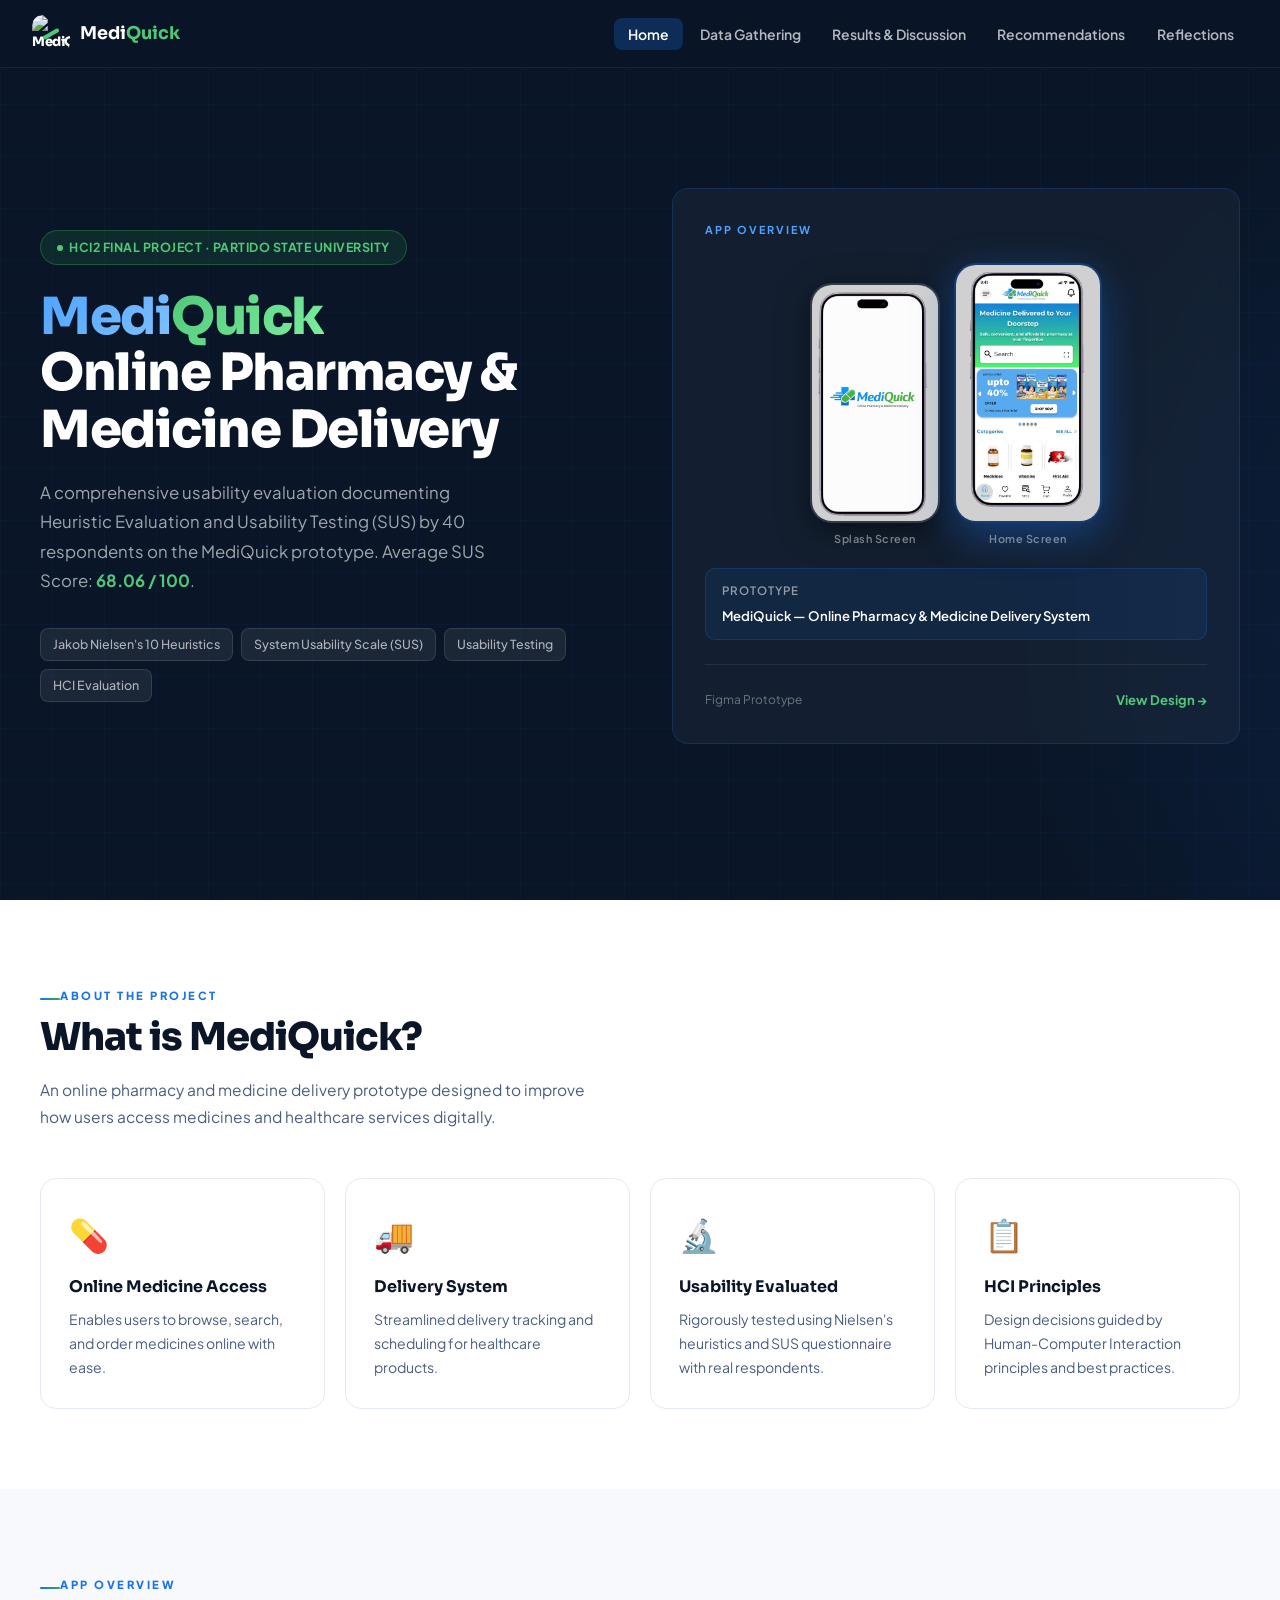
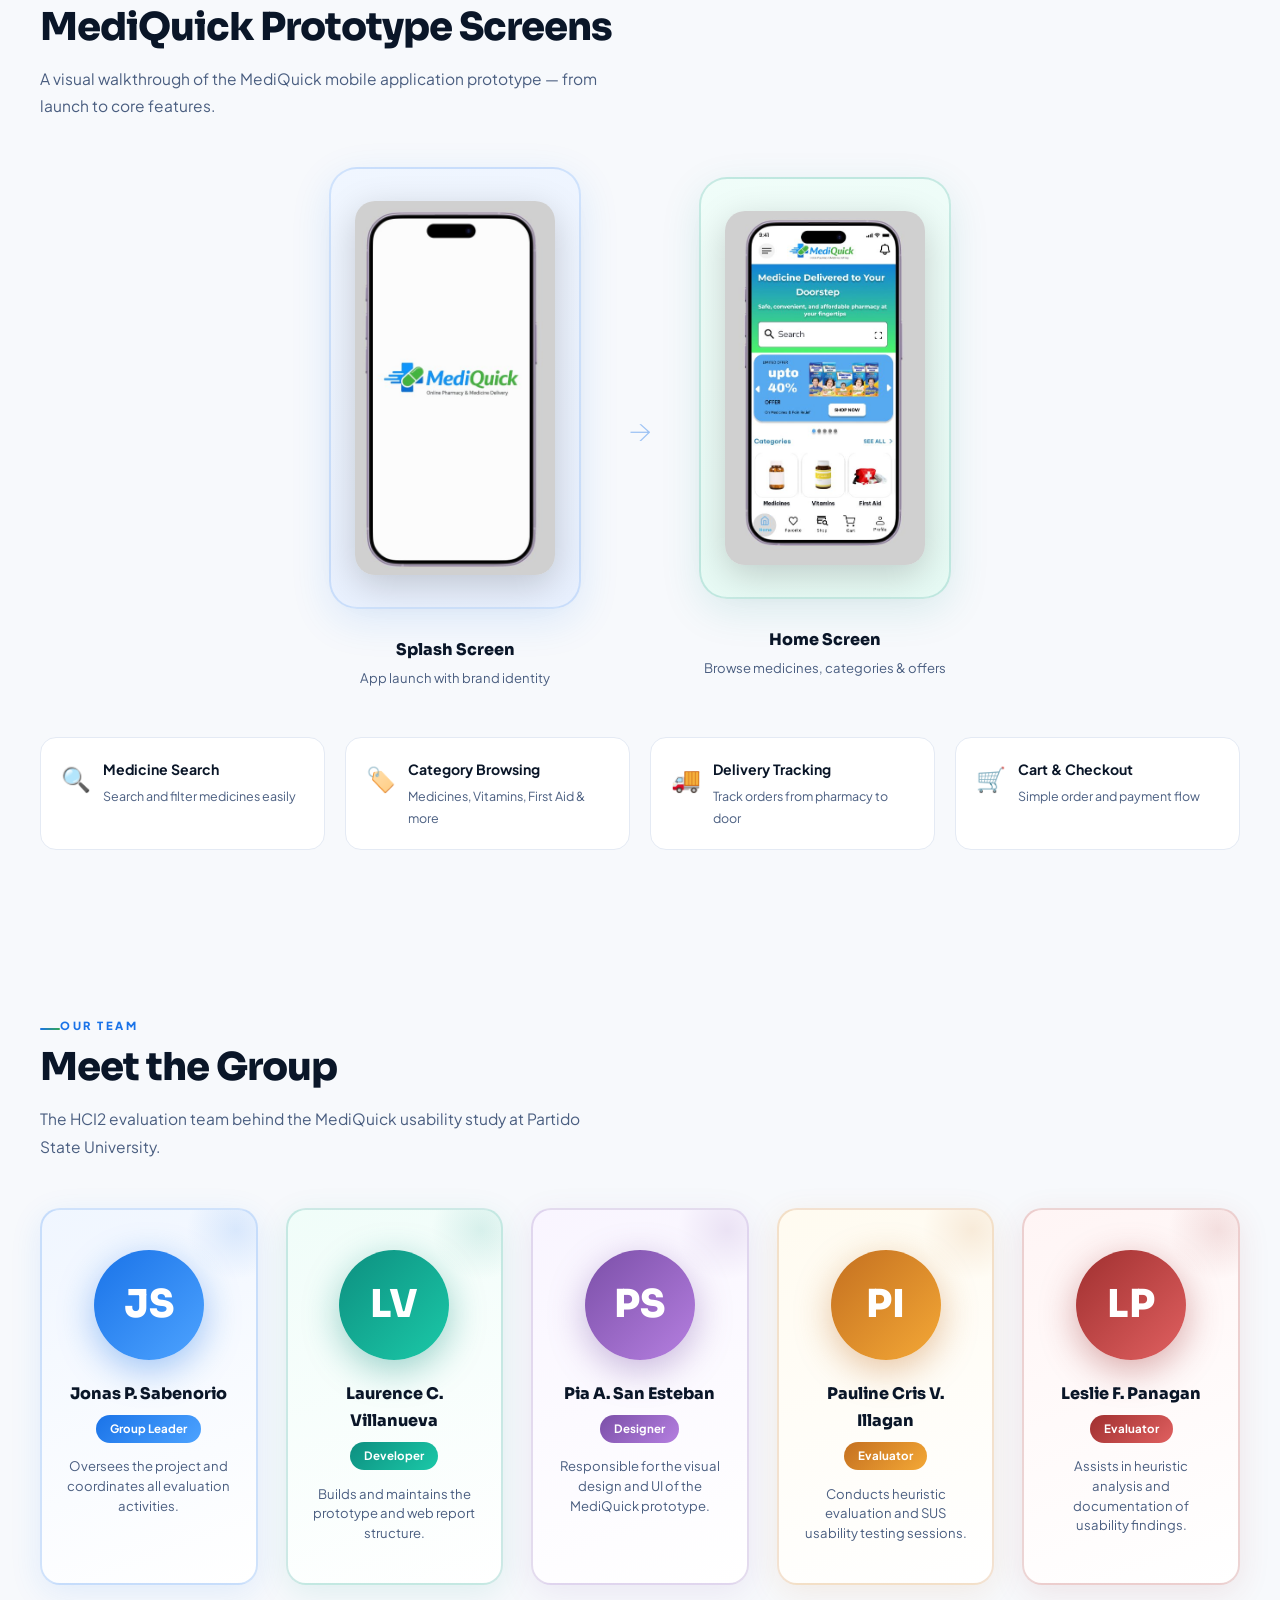
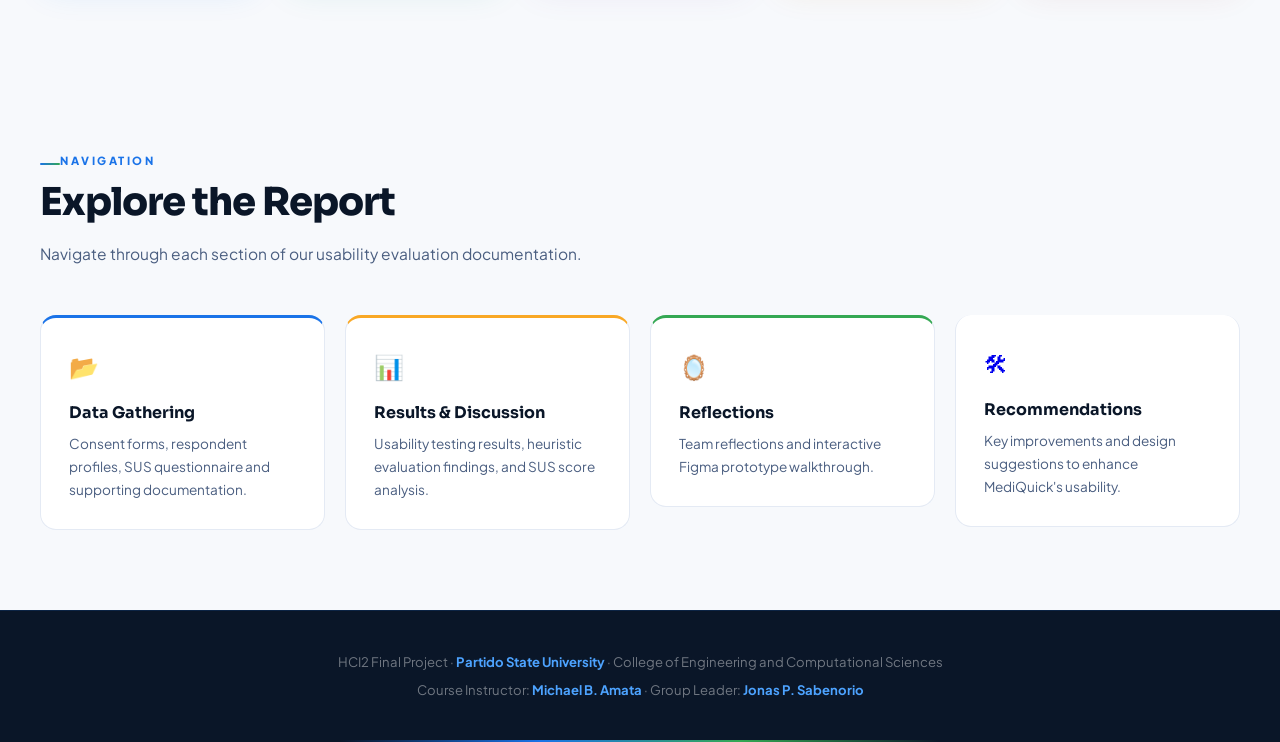
==== commit f46d5be9: "logo" ====
--- a/index.html
+++ b/index.html
@@ -1017,7 +1017,9 @@
 <!-- NAVBAR -->
 <nav class="navbar">
   <a class="nav-brand" href="index.html">
-    <div class="nav-logo">MQ</div>
+    <div class="nav-logo" style="background:none;padding:0;">
+  <img src="assets/mediquicklogo2.png" alt="MediQuick Logo" style="width:38px;height:38px;border-radius:10px;object-fit:cover;">
+</div>
     <span class="nav-title">Medi<span class="green">Quick</span></span>
   </a>
   <ul class="nav-links" id="navLinks">
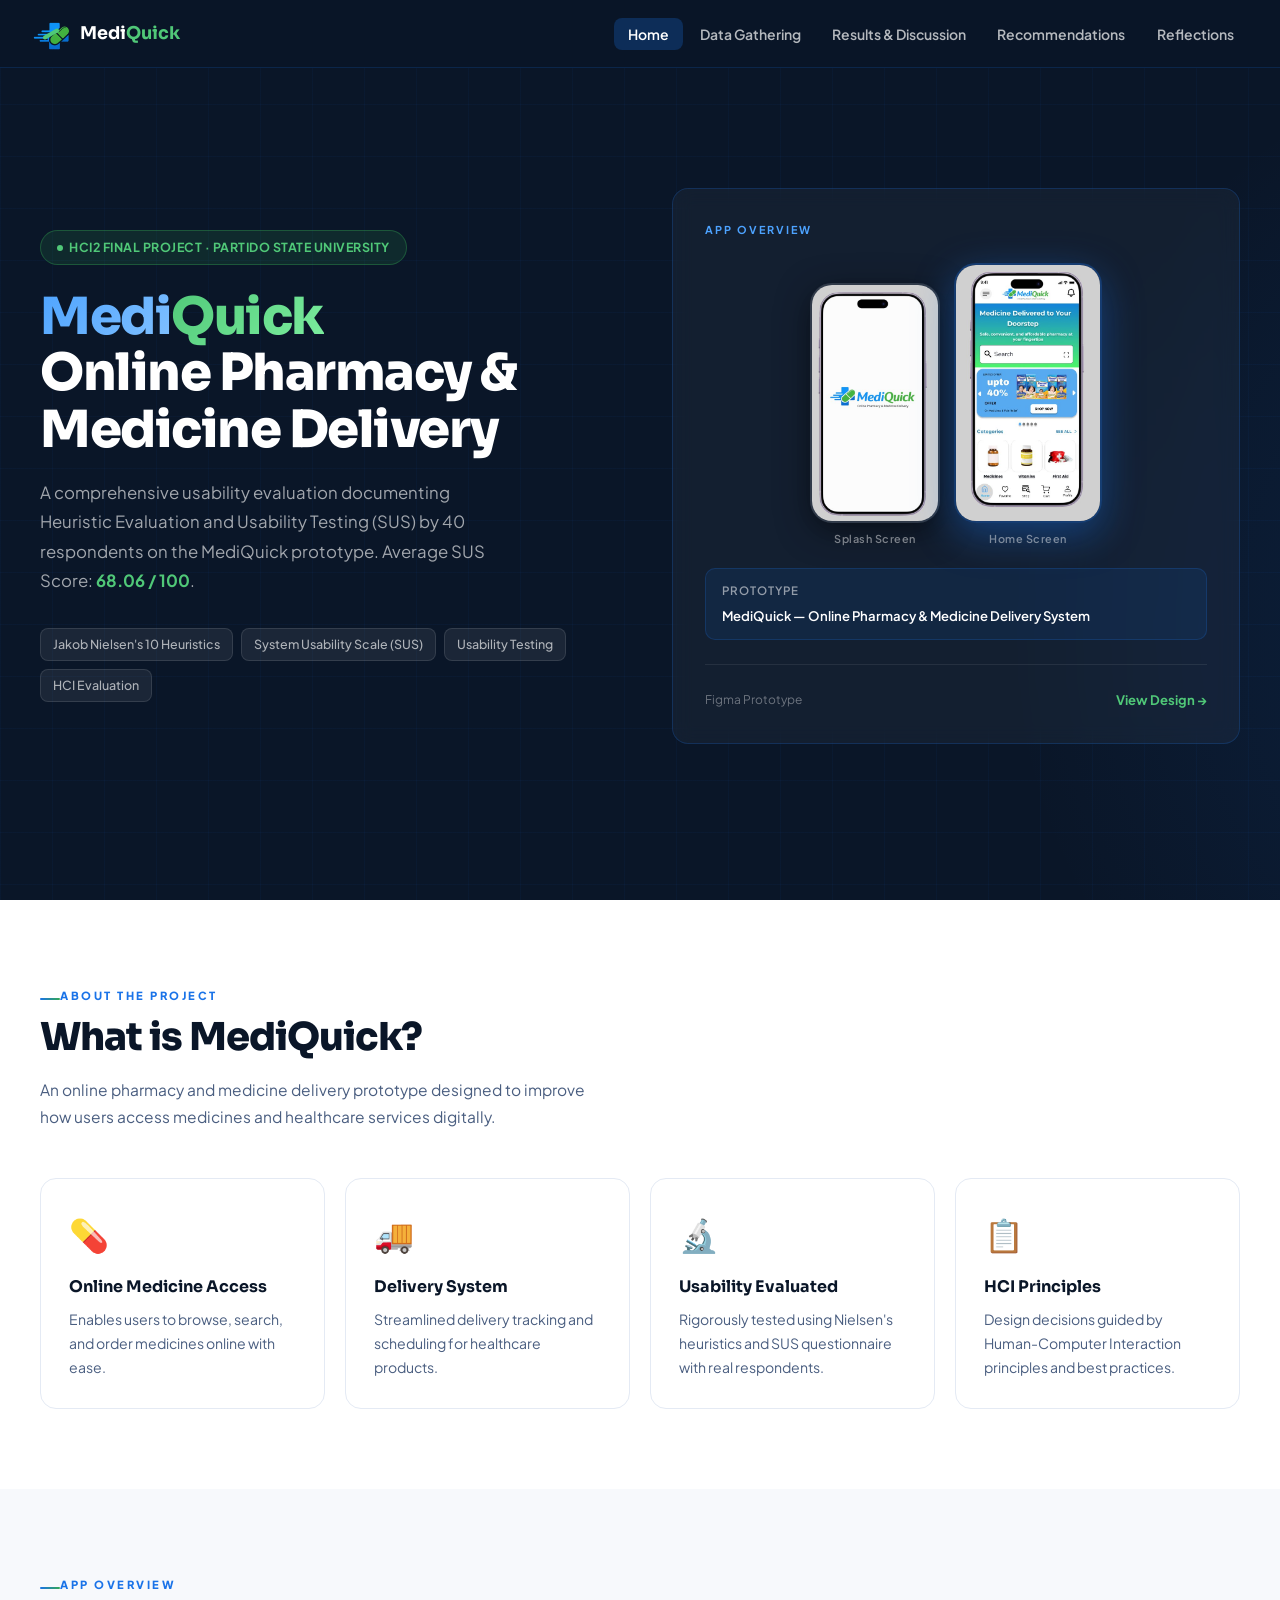
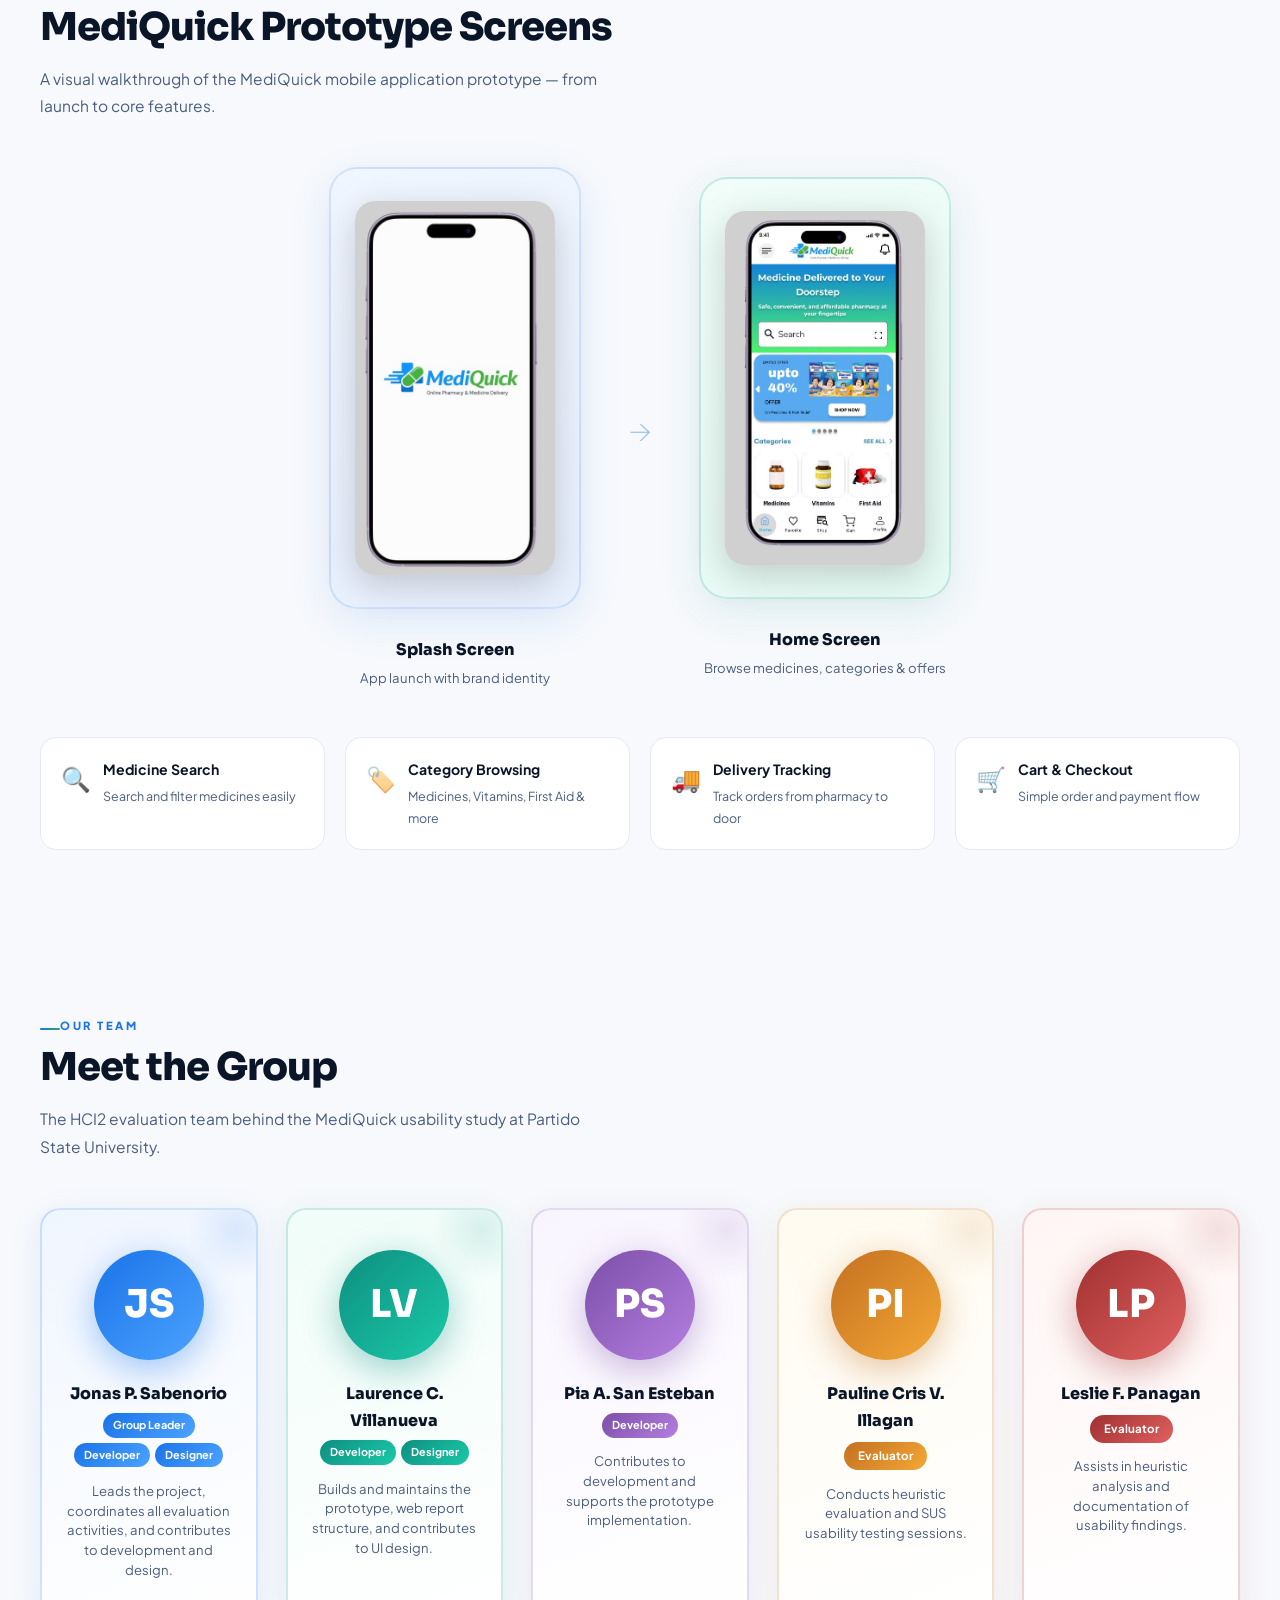
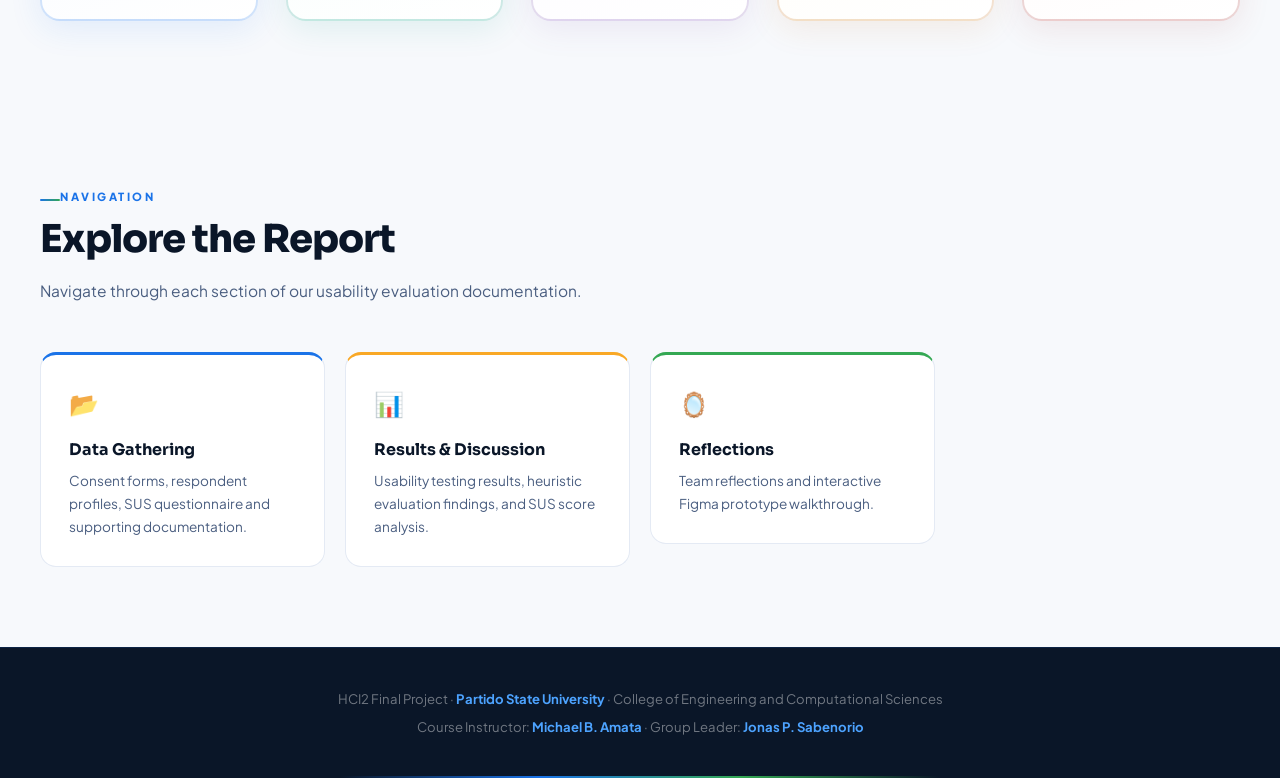
==== commit 19e71b3b: "improve" ====
--- a/index.html
+++ b/index.html
@@ -1018,7 +1018,7 @@
 <nav class="navbar">
   <a class="nav-brand" href="index.html">
     <div class="nav-logo" style="background:none;padding:0;">
-  <img src="assets/mediquicklogo2.png" alt="MediQuick Logo" style="width:38px;height:38px;border-radius:10px;object-fit:cover;">
+  <img src="assets/images/mediquicklogo2.png" alt="MediQuick Logo" style="width:38px;height:38px;border-radius:10px;object-fit:cover;">
 </div>
     <span class="nav-title">Medi<span class="green">Quick</span></span>
   </a>
@@ -1060,13 +1060,13 @@
       <div class="hero-card-label">App Overview</div>
       <div style="display:flex;gap:14px;align-items:flex-end;justify-content:center;margin-bottom:1.25rem;">
         <div style="text-align:center;">
-          <img src="../assets/splash.png" alt="MediQuick Splash Screen"
-               style="width:130px;border-radius:22px;box-shadow:0 8px 32px rgba(0,0,0,0.5);border:2px solid rgba(255,255,255,0.12);display:block;">
+          <img src="assets/splash.png" alt="MediQuick Splash Screen"
+               style="width:130px;border-radius:22px;box-shadow:0 8px 32px rgba(0,0,0,0.5);border:2px solid rgba(255,255,255,0.12);display:block;animation:floatY 4s 0.5s ease-in-out infinite;">
           <div style="font-size:0.68rem;color:rgba(255,255,255,0.45);margin-top:7px;font-weight:600;letter-spacing:0.5px;">Splash Screen</div>
         </div>
         <div style="text-align:center;">
-          <img src="../assets/home-screen.png" alt="MediQuick Home Screen"
-               style="width:148px;border-radius:22px;box-shadow:0 12px 40px rgba(26,115,232,0.4);border:2px solid rgba(26,115,232,0.35);display:block;">
+          <img src="assets/home-screen.png" alt="MediQuick Home Screen"
+               style="width:148px;border-radius:22px;box-shadow:0 12px 40px rgba(26,115,232,0.4);border:2px solid rgba(26,115,232,0.35);display:block;animation:floatY 4s 1s ease-in-out infinite;">
           <div style="font-size:0.68rem;color:rgba(255,255,255,0.45);margin-top:7px;font-weight:600;letter-spacing:0.5px;">Home Screen</div>
         </div>
       </div>
@@ -1129,7 +1129,7 @@
       <div class="fade-up" style="text-align:center;">
         <div style="background:linear-gradient(160deg,#f0f6ff,#e8f0fe);border:2px solid rgba(26,115,232,0.15);border-radius:28px;padding:2rem 1.5rem;box-shadow:0 12px 40px rgba(26,115,232,0.12);display:inline-block;">
           <img src="assets/splash.png" alt="MediQuick Splash Screen"
-               style="width:200px;border-radius:20px;box-shadow:0 10px 36px rgba(0,0,0,0.18);display:block;margin:0 auto;">
+               style="width:200px;border-radius:20px;box-shadow:0 10px 36px rgba(0,0,0,0.18);display:block;margin:0 auto;animation:floatY 4s 0.3s ease-in-out infinite;">
         </div>
         <div style="margin-top:1.25rem;">
           <div style="font-family:Sora,sans-serif;font-weight:800;color:var(--navy);font-size:1rem;">Splash Screen</div>
@@ -1144,7 +1144,7 @@
       <div class="fade-up" style="text-align:center;">
         <div style="background:linear-gradient(160deg,#f0fdf9,#e6faf4);border:2px solid rgba(13,143,128,0.18);border-radius:28px;padding:2rem 1.5rem;box-shadow:0 12px 40px rgba(13,143,128,0.12);display:inline-block;">
           <img src="assets/home-screen.png" alt="MediQuick Home Screen"
-               style="width:200px;border-radius:20px;box-shadow:0 10px 36px rgba(0,0,0,0.18);display:block;margin:0 auto;">
+               style="width:200px;border-radius:20px;box-shadow:0 10px 36px rgba(0,0,0,0.18);display:block;margin:0 auto;animation:floatY 4s 1s ease-in-out infinite;">
         </div>
         <div style="margin-top:1.25rem;">
           <div style="font-family:Sora,sans-serif;font-weight:800;color:var(--navy);font-size:1rem;">Home Screen</div>
@@ -1189,8 +1189,8 @@
         <div style="position:absolute;top:-30px;right:-30px;width:100px;height:100px;background:radial-gradient(circle,rgba(26,115,232,0.12),transparent 70%);border-radius:50%;"></div>
         <div style="width:110px;height:110px;border-radius:50%;background:linear-gradient(135deg,#1A73E8,#4DA3FF);margin:0 auto 1.25rem;display:flex;align-items:center;justify-content:center;font-family:Sora,sans-serif;font-weight:800;font-size:2.4rem;color:white;box-shadow:0 10px 36px rgba(26,115,232,0.40);">JS</div>
         <div style="font-family:Sora,sans-serif;font-weight:800;color:var(--navy);font-size:1rem;margin-bottom:0.4rem;">Jonas P. Sabenorio</div>
-        <div style="display:inline-block;background:linear-gradient(135deg,#1A73E8,#4DA3FF);color:white;font-size:0.72rem;font-weight:700;padding:4px 14px;border-radius:999px;margin-bottom:0.85rem;">Group Leader</div>
-        <p style="font-size:0.82rem;color:var(--gray-600);line-height:1.5;">Oversees the project and coordinates all evaluation activities.</p>
+        <div style="display:flex;gap:5px;justify-content:center;flex-wrap:wrap;margin-bottom:0.85rem;"><span style="background:linear-gradient(135deg,#1A73E8,#4DA3FF);color:white;font-size:0.68rem;font-weight:700;padding:3px 10px;border-radius:999px;">Group Leader</span><span style="background:linear-gradient(135deg,#1A73E8,#4DA3FF);color:white;font-size:0.68rem;font-weight:700;padding:3px 10px;border-radius:999px;">Developer</span><span style="background:linear-gradient(135deg,#1A73E8,#4DA3FF);color:white;font-size:0.68rem;font-weight:700;padding:3px 10px;border-radius:999px;">Designer</span></div>
+        <p style="font-size:0.82rem;color:var(--gray-600);line-height:1.5;">Leads the project, coordinates all evaluation activities, and contributes to development and design.</p>
       </div>
 
       <!-- LV -->
@@ -1198,8 +1198,8 @@
         <div style="position:absolute;top:-30px;right:-30px;width:100px;height:100px;background:radial-gradient(circle,rgba(13,143,128,0.12),transparent 70%);border-radius:50%;"></div>
         <div style="width:110px;height:110px;border-radius:50%;background:linear-gradient(135deg,#0D8F80,#1BC9A8);margin:0 auto 1.25rem;display:flex;align-items:center;justify-content:center;font-family:Sora,sans-serif;font-weight:800;font-size:2.4rem;color:white;box-shadow:0 10px 36px rgba(13,143,128,0.40);">LV</div>
         <div style="font-family:Sora,sans-serif;font-weight:800;color:var(--navy);font-size:1rem;margin-bottom:0.4rem;">Laurence C. Villanueva</div>
-        <div style="display:inline-block;background:linear-gradient(135deg,#0D8F80,#1BC9A8);color:white;font-size:0.72rem;font-weight:700;padding:4px 14px;border-radius:999px;margin-bottom:0.85rem;">Developer</div>
-        <p style="font-size:0.82rem;color:var(--gray-600);line-height:1.5;">Builds and maintains the prototype and web report structure.</p>
+        <div style="display:flex;gap:5px;justify-content:center;flex-wrap:wrap;margin-bottom:0.85rem;"><span style="background:linear-gradient(135deg,#0D8F80,#1BC9A8);color:white;font-size:0.68rem;font-weight:700;padding:3px 10px;border-radius:999px;">Developer</span><span style="background:linear-gradient(135deg,#0D8F80,#1BC9A8);color:white;font-size:0.68rem;font-weight:700;padding:3px 10px;border-radius:999px;">Designer</span></div>
+        <p style="font-size:0.82rem;color:var(--gray-600);line-height:1.5;">Builds and maintains the prototype, web report structure, and contributes to UI design.</p>
       </div>
 
       <!-- PS -->
@@ -1207,8 +1207,8 @@
         <div style="position:absolute;top:-30px;right:-30px;width:100px;height:100px;background:radial-gradient(circle,rgba(123,79,168,0.12),transparent 70%);border-radius:50%;"></div>
         <div style="width:110px;height:110px;border-radius:50%;background:linear-gradient(135deg,#7B4FA8,#B57FE0);margin:0 auto 1.25rem;display:flex;align-items:center;justify-content:center;font-family:Sora,sans-serif;font-weight:800;font-size:2.4rem;color:white;box-shadow:0 10px 36px rgba(123,79,168,0.40);">PS</div>
         <div style="font-family:Sora,sans-serif;font-weight:800;color:var(--navy);font-size:1rem;margin-bottom:0.4rem;">Pia A. San Esteban</div>
-        <div style="display:inline-block;background:linear-gradient(135deg,#7B4FA8,#B57FE0);color:white;font-size:0.72rem;font-weight:700;padding:4px 14px;border-radius:999px;margin-bottom:0.85rem;">Designer</div>
-        <p style="font-size:0.82rem;color:var(--gray-600);line-height:1.5;">Responsible for the visual design and UI of the MediQuick prototype.</p>
+        <div style="display:flex;gap:5px;justify-content:center;flex-wrap:wrap;margin-bottom:0.85rem;"><span style="background:linear-gradient(135deg,#7B4FA8,#B57FE0);color:white;font-size:0.68rem;font-weight:700;padding:3px 10px;border-radius:999px;">Developer</span></div>
+        <p style="font-size:0.82rem;color:var(--gray-600);line-height:1.5;">Contributes to development and supports the prototype implementation.</p>
       </div>
 
       <!-- PI -->
